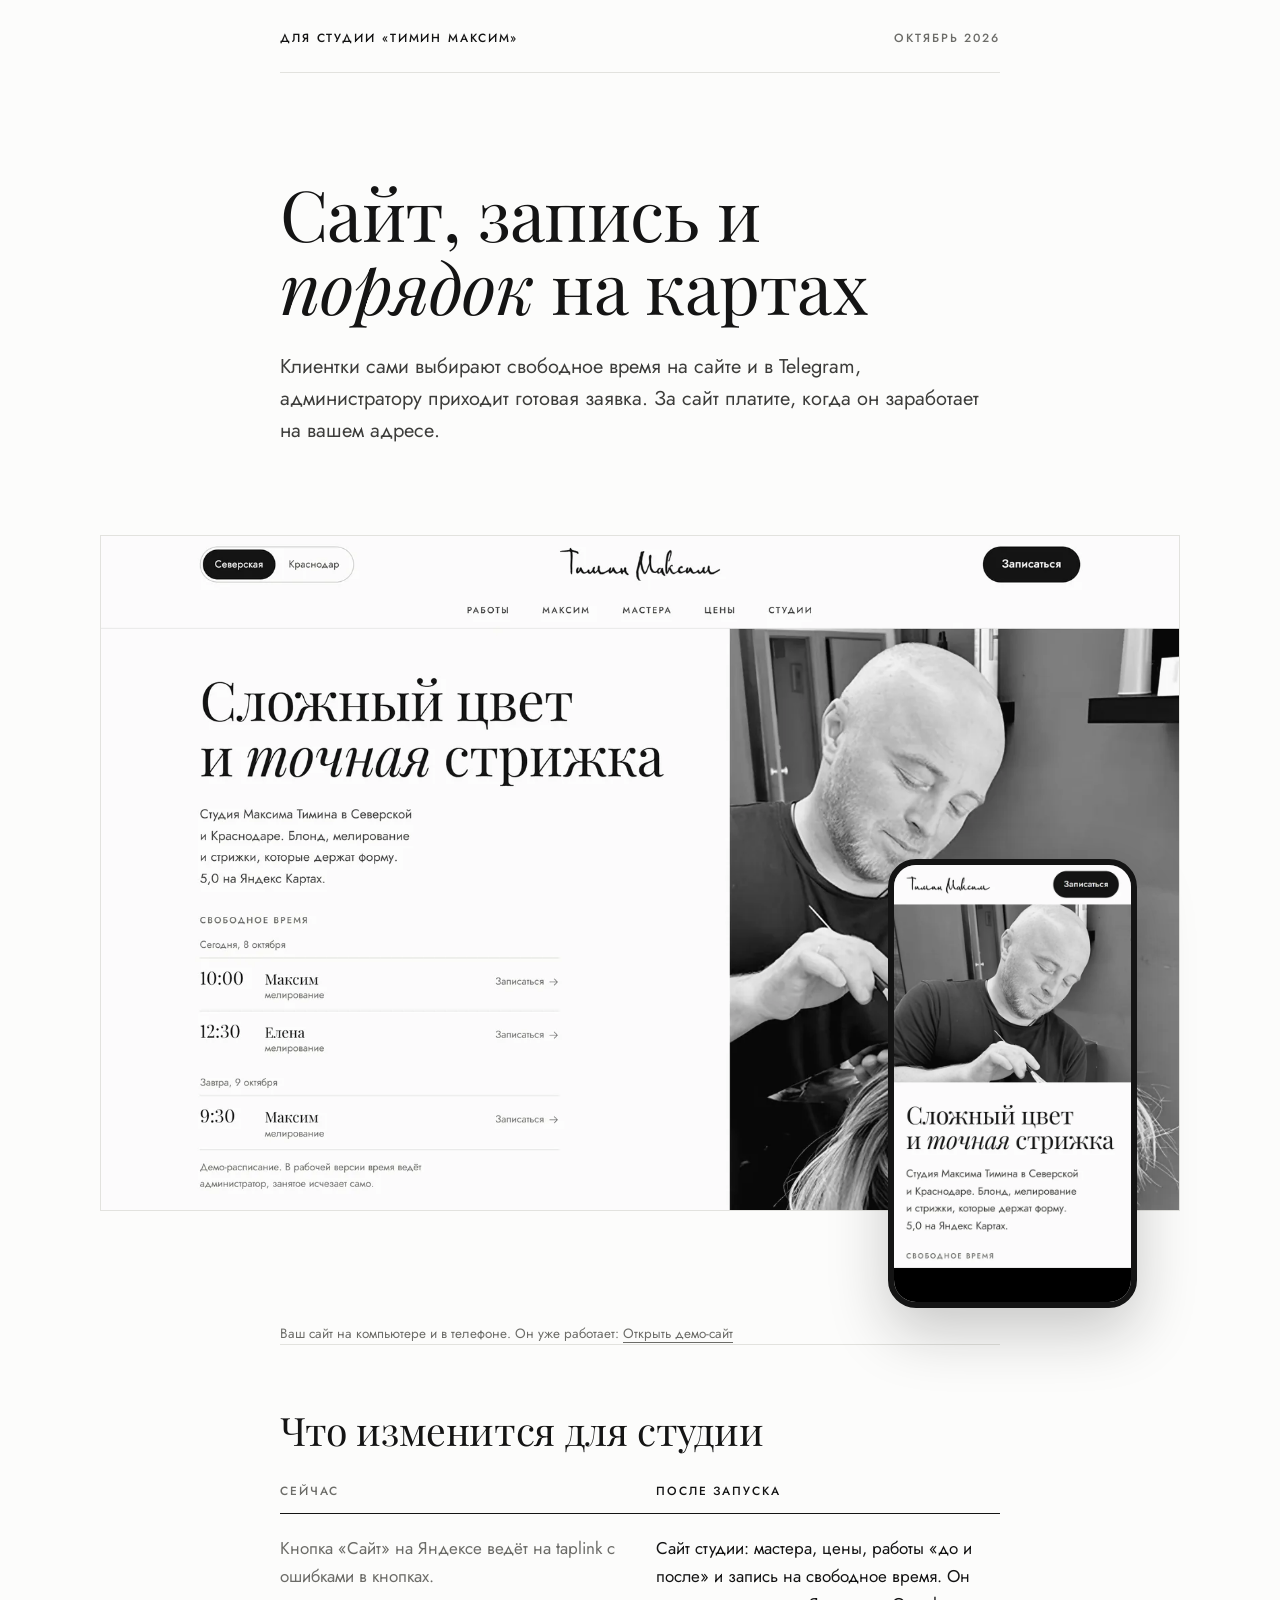
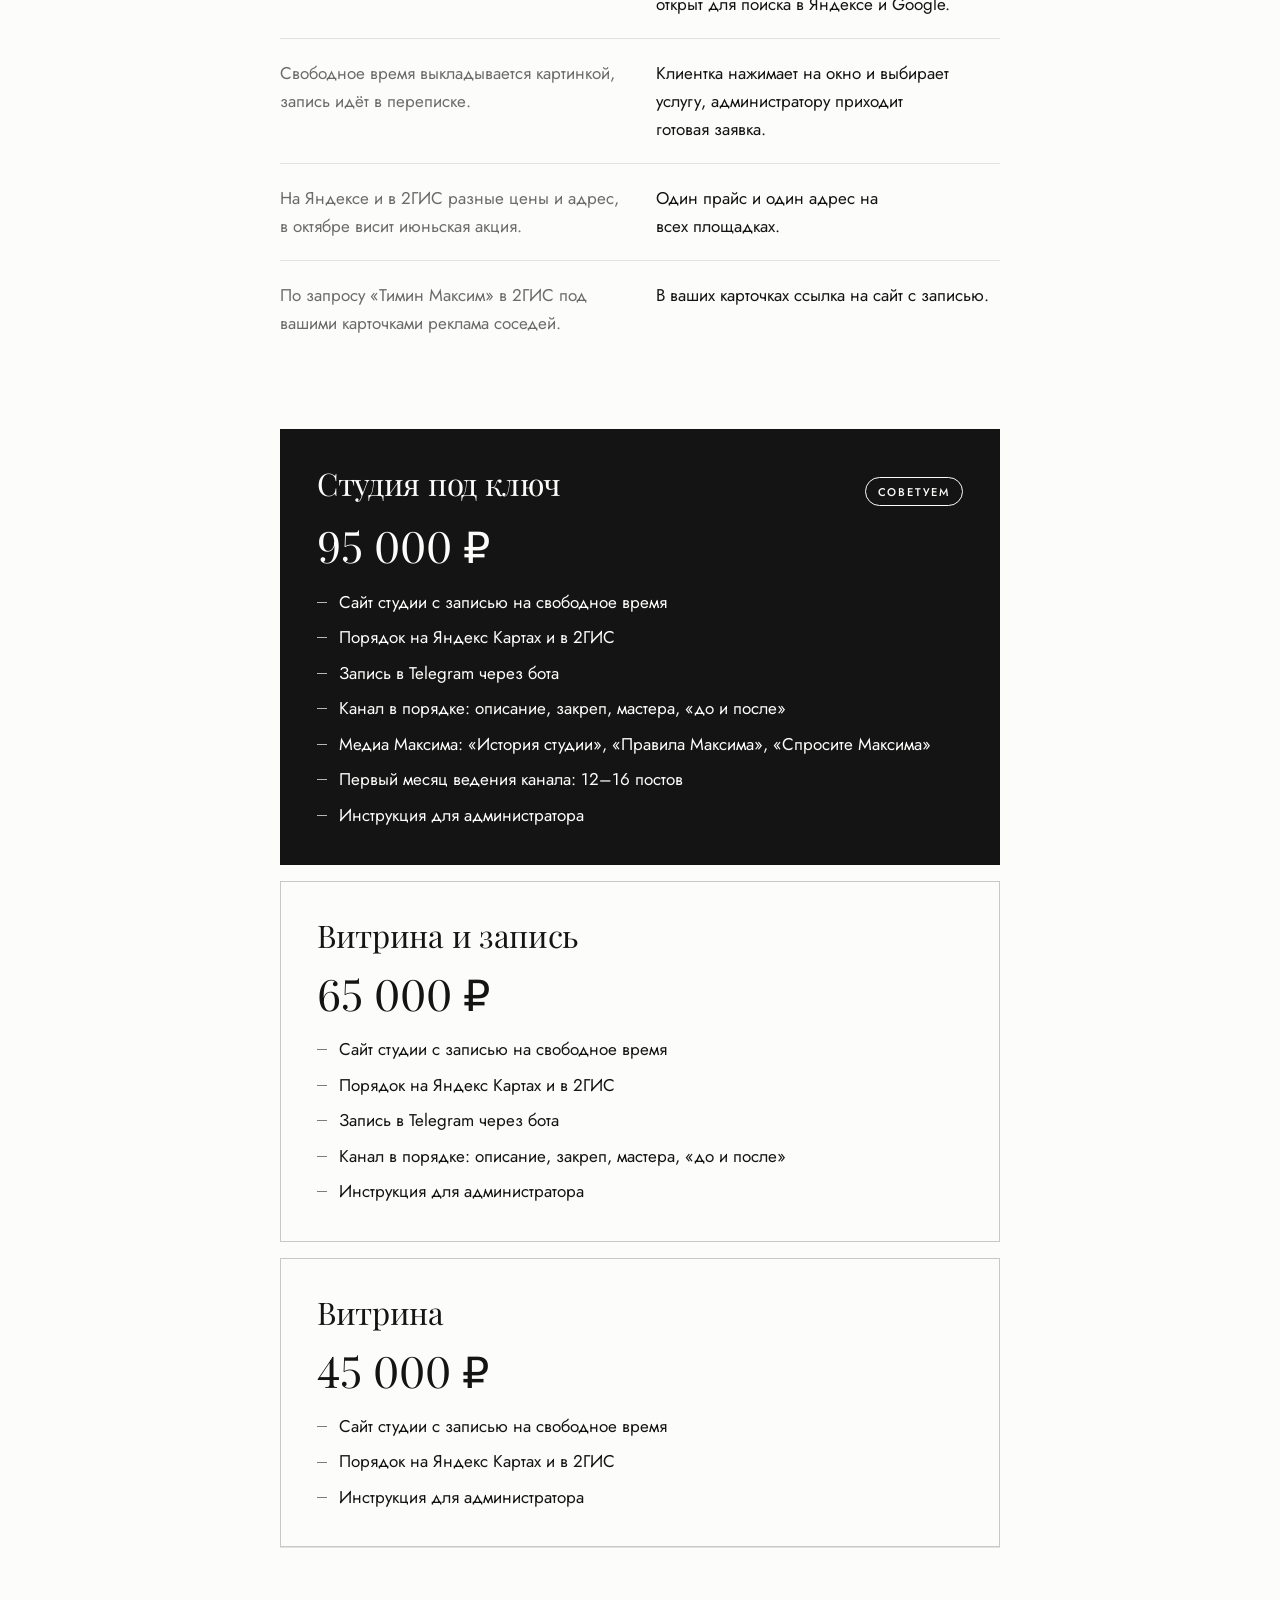
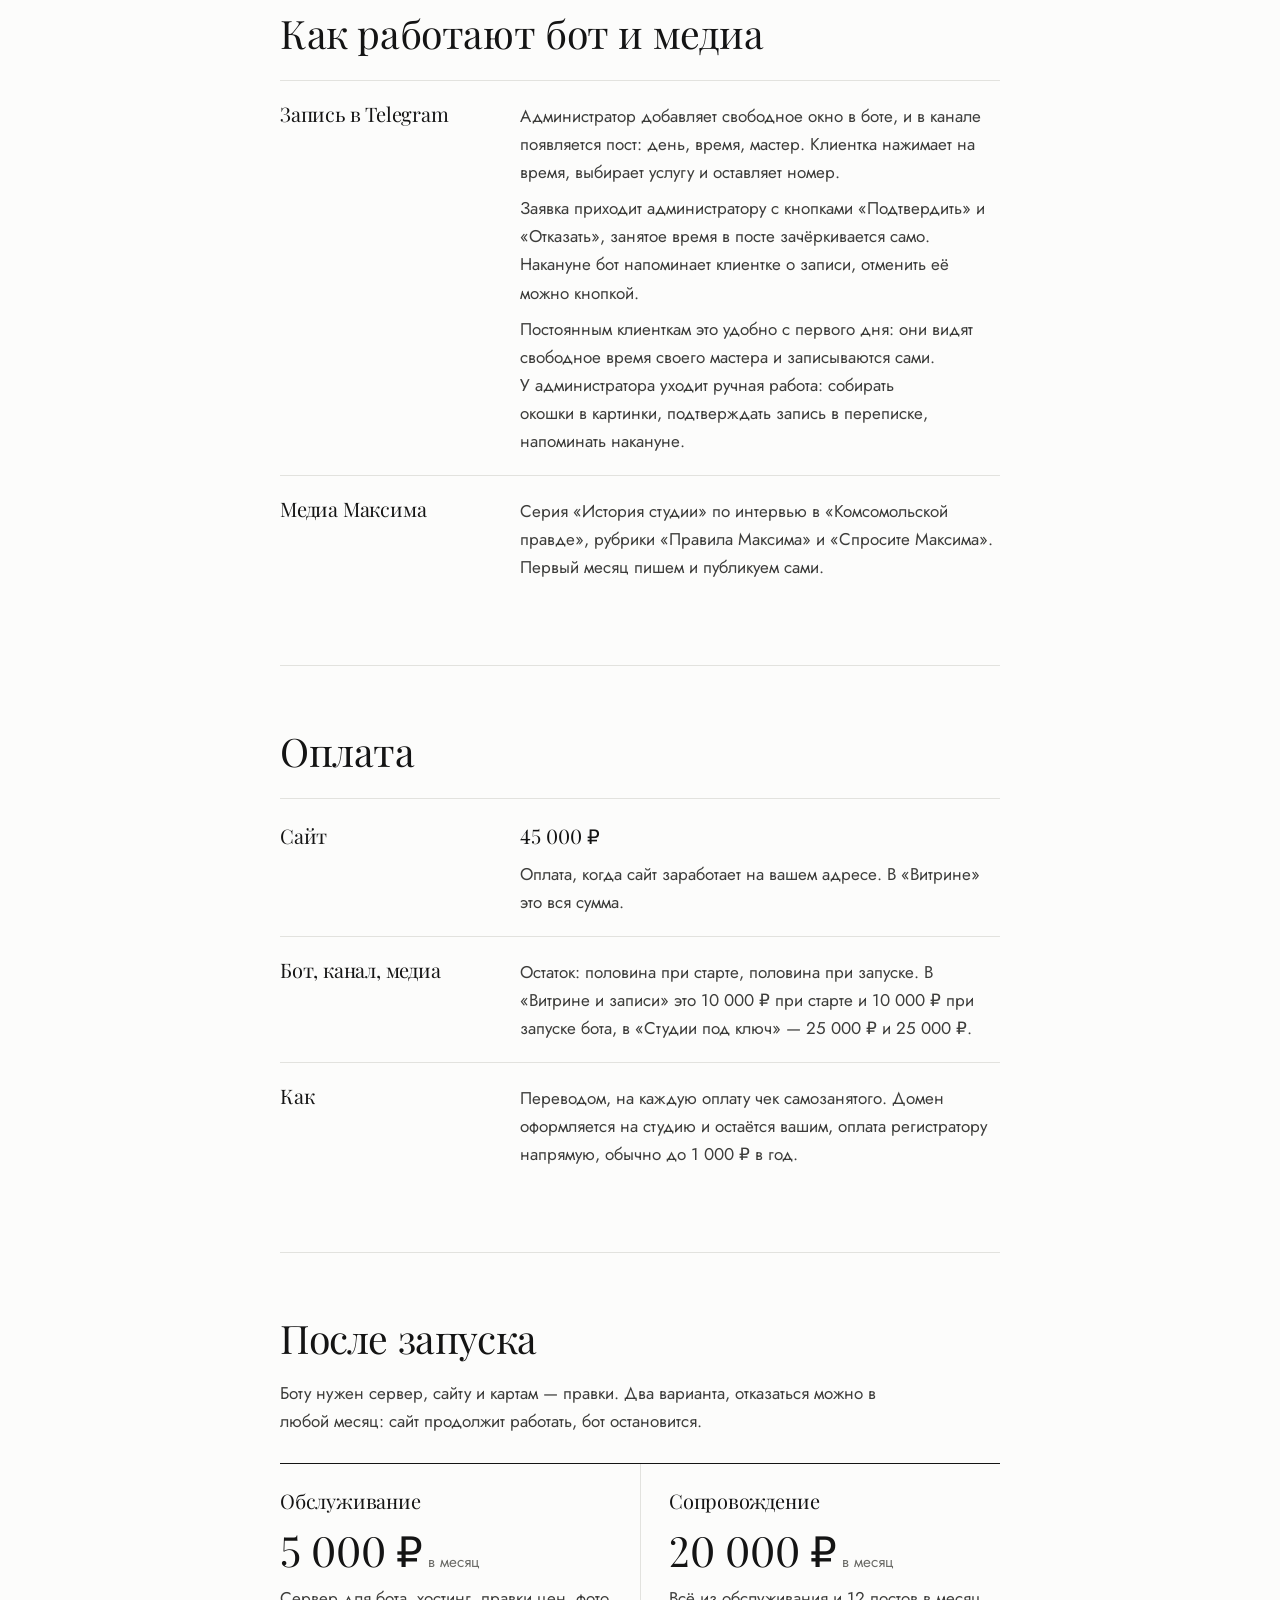
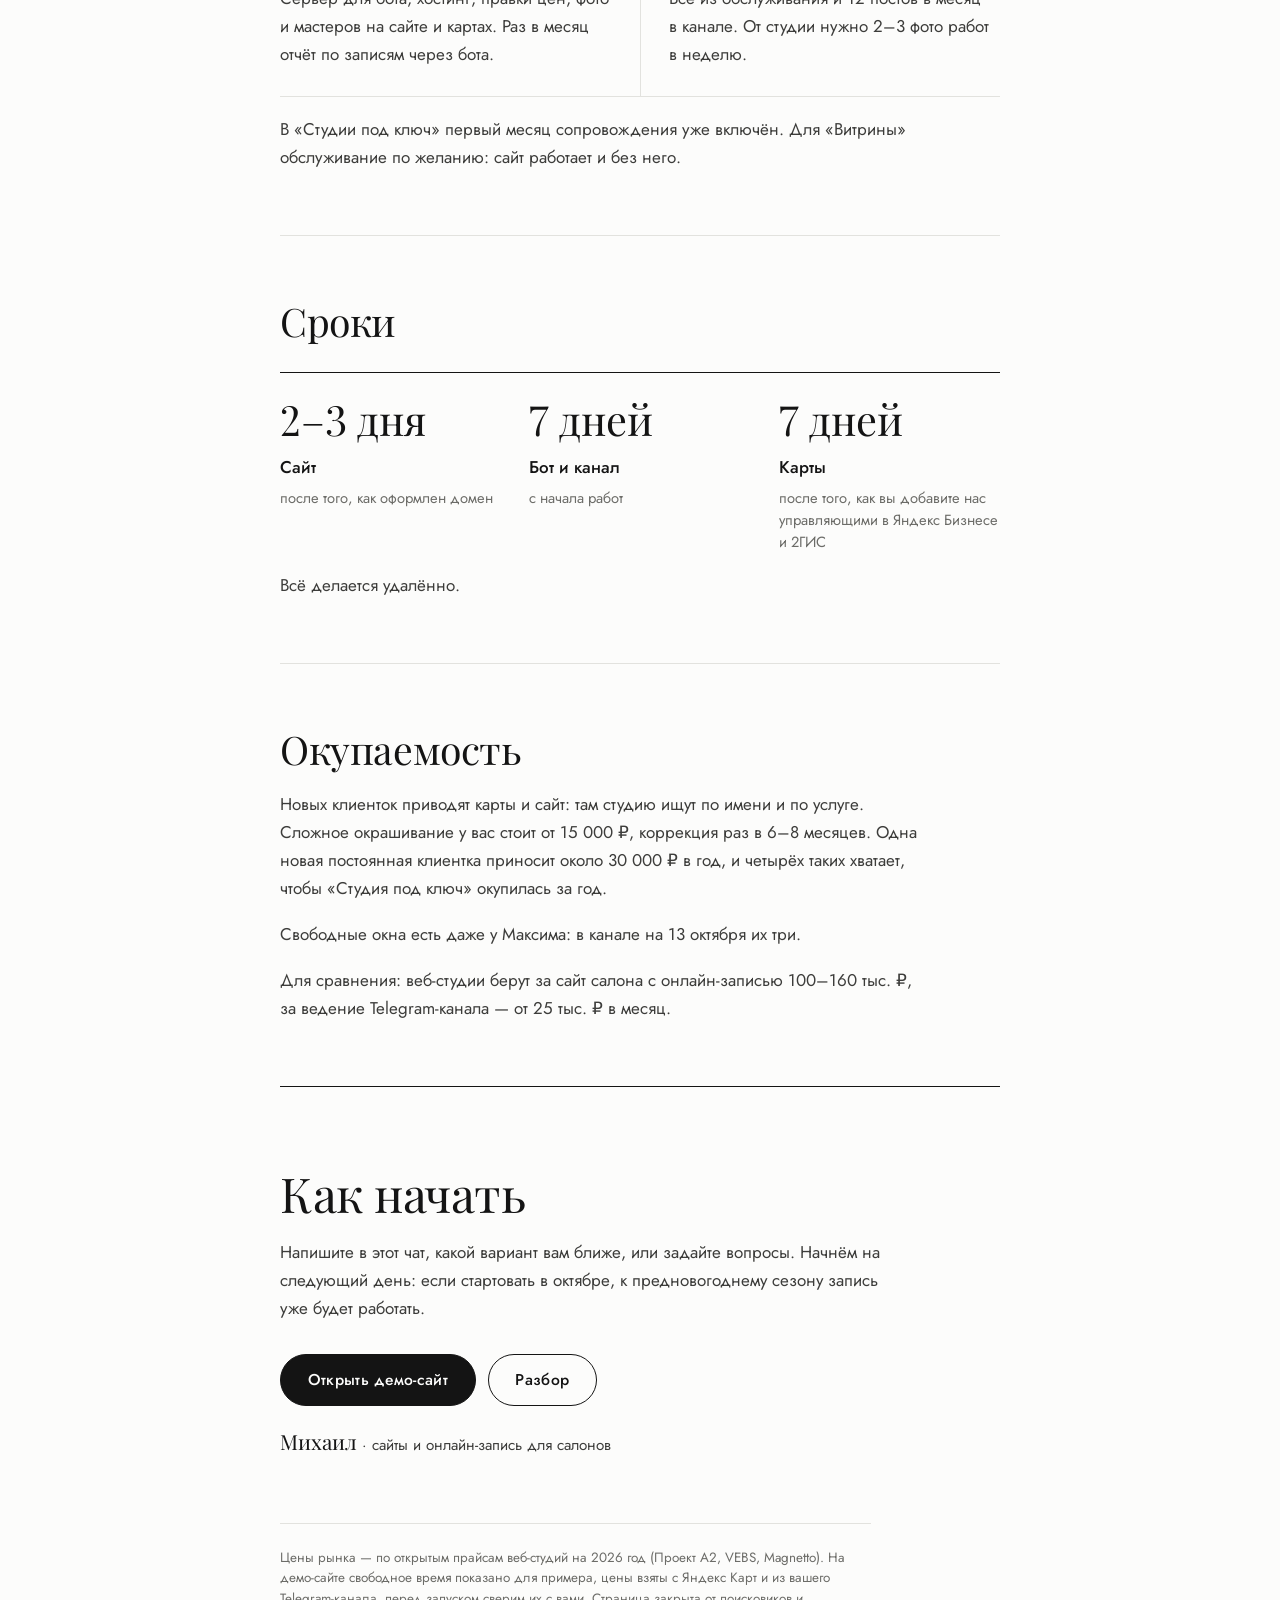
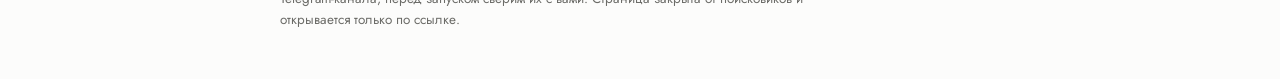
==== kp/index.html @ 6def75a4 "Сайт 2026-10-08 01:39" ====
<!doctype html>
<html lang="ru">
<head>
<meta charset="utf-8">
<meta name="viewport" content="width=device-width, initial-scale=1, viewport-fit=cover">
<meta name="robots" content="noindex, nofollow">
<title>Предложение для студии · Тимин Максим</title>
<meta name="description" content="Сайт, запись в Telegram и порядок на картах для студии «Тимин Максим»: три варианта, цены, оплата и сроки.">
<meta property="og:type" content="article">
<meta property="og:locale" content="ru_RU">
<meta property="og:title" content="Предложение для студии «Тимин Максим»">
<meta property="og:description" content="Сайт, запись в Telegram и порядок на картах: три варианта, цены и сроки.">
<meta property="og:image" content="https://lxxryxcx-ai.github.io/timin/img/og.jpg">
<meta name="theme-color" content="#FCFCFB">
<link rel="icon" href="../img/favicon.svg" type="image/svg+xml">
<link rel="preload" href="../fonts/Playfair-400.woff2" as="font" type="font/woff2" crossorigin>
<link rel="preload" href="../fonts/Jost-400.woff2" as="font" type="font/woff2" crossorigin>
<link rel="stylesheet" href="../doc.css">
</head>
<body>
<div class="page">

<header class="top">
  <span class="caps">Для студии «Тимин Максим»</span>
  <span class="caps mute">Октябрь 2026</span>
</header>

<section class="head">
  <h1>Сайт, запись и <em>порядок</em> на картах</h1>
  <p class="lead">Клиентки сами выбирают свободное время на сайте и в Telegram, администратору приходит готовая заявка. За сайт платите, когда он заработает на вашем адресе.</p>
</section>

<figure class="screens">
  <a class="screens-link" href="../" aria-label="Открыть демо-сайт">
    <picture><source type="image/webp" srcset="img/site-desktop.webp"><img class="desk" src="img/site-desktop.jpg" width="1600" height="1000" alt="Демо-сайт студии на компьютере: «Сложный цвет и точная стрижка», свободное время и запись"></picture>
    <picture><source type="image/webp" srcset="img/site-phone.webp"><img class="phone" src="img/site-phone.jpg" width="600" height="1108" alt="Тот же сайт на телефоне"></picture>
  </a>
  <figcaption>Ваш сайт на компьютере и в телефоне. Он уже работает: <a href="../">Открыть демо-сайт</a></figcaption>
</figure>

<section class="block change" aria-labelledby="change-h">
  <h2 id="change-h">Что изменится для студии</h2>
  <div class="change-head caps"><span>Сейчас</span><span>После запуска</span></div>
  <div class="ch"><p class="was">Кнопка «Сайт» на Яндексе ведёт на taplink с ошибками в кнопках.</p><p class="now">Сайт студии: мастера, цены, работы «до и после» и запись на свободное время. Он открыт для поиска в Яндексе и Google.</p></div>
  <div class="ch"><p class="was">Свободное время выкладывается картинкой, запись идёт в переписке.</p><p class="now">Клиентка нажимает на окно и выбирает услугу, администратору приходит готовая заявка.</p></div>
  <div class="ch"><p class="was">На Яндексе и в 2ГИС разные цены и адрес, в октябре висит июньская акция.</p><p class="now">Один прайс и один адрес на всех площадках.</p></div>
  <div class="ch"><p class="was">По запросу «Тимин Максим» в 2ГИС под вашими карточками реклама соседей.</p><p class="now">В ваших карточках ссылка на сайт с записью.</p></div>
</section>

<section class="plans" aria-label="Варианты">
  <div class="plan plan--main">
    <div class="plan-top"><h2>Студия под ключ</h2><span class="badge">Советуем</span></div>
    <p class="price">95 000 ₽</p>
    <ul>
      <li>Сайт студии с записью на свободное время</li>
      <li>Порядок на Яндекс Картах и в 2ГИС</li>
      <li>Запись в Telegram через бота</li>
      <li>Канал в порядке: описание, закреп, мастера, «до и после»</li>
      <li>Медиа Максима: «История студии», «Правила Максима», «Спросите Максима»</li>
      <li>Первый месяц ведения канала: <span class="nw">12–16 постов</span></li>
      <li>Инструкция для администратора</li>
    </ul>
  </div>
  <div class="plan">
    <div class="plan-top"><h2>Витрина и запись</h2></div>
    <p class="price">65 000 ₽</p>
    <ul>
      <li>Сайт студии с записью на свободное время</li>
      <li>Порядок на Яндекс Картах и в 2ГИС</li>
      <li>Запись в Telegram через бота</li>
      <li>Канал в порядке: описание, закреп, мастера, «до и после»</li>
      <li>Инструкция для администратора</li>
    </ul>
  </div>
  <div class="plan">
    <div class="plan-top"><h2>Витрина</h2></div>
    <p class="price">45 000 ₽</p>
    <ul>
      <li>Сайт студии с записью на свободное время</li>
      <li>Порядок на Яндекс Картах и в 2ГИС</li>
      <li>Инструкция для администратора</li>
    </ul>
  </div>
</section>

<section class="block">
  <h2>Как работают бот и медиа</h2>
  <div class="rows">
    <div class="row"><h3>Запись в Telegram</h3><div><p>Администратор добавляет свободное окно в боте, и в канале появляется пост: день, время, мастер. Клиентка нажимает на время, выбирает услугу и оставляет номер.</p><p>Заявка приходит администратору с кнопками «Подтвердить» и «Отказать», занятое время в посте зачёркивается само. Накануне бот напоминает клиентке о записи, отменить её можно кнопкой.</p><p>Постоянным клиенткам это удобно с первого дня: они видят свободное время своего мастера и записываются сами. У администратора уходит ручная работа: собирать окошки в картинки, подтверждать запись в переписке, напоминать накануне.</p></div></div>
    <div class="row"><h3>Медиа Максима</h3><div><p>Серия «История студии» по интервью в «Комсомольской правде», рубрики «Правила Максима» и «Спросите Максима». Первый месяц пишем и публикуем сами.</p></div></div>
  </div>
</section>

<section class="block">
  <h2>Оплата</h2>
  <div class="rows">
    <div class="row"><h3>Сайт</h3><div><p class="sum">45 000 ₽</p><p>Оплата, когда сайт заработает на вашем адресе. В «Витрине» это вся сумма.</p></div></div>
    <div class="row"><h3>Бот, канал, медиа</h3><div><p>Остаток: половина при старте, половина при запуске. В «Витрине и записи» это 10 000 ₽ при старте и 10 000 ₽ при запуске бота, в «Студии под ключ» — 25 000 ₽ и 25 000 ₽.</p></div></div>
    <div class="row"><h3>Как</h3><div><p>Переводом, на каждую оплату чек самозанятого. Домен оформляется на студию и остаётся вашим, оплата регистратору напрямую, обычно до 1 000 ₽ в год.</p></div></div>
  </div>
</section>

<section class="block">
  <h2>После запуска</h2>
  <p>Боту нужен сервер, сайту и картам — правки. Два варианта, отказаться можно в любой месяц: сайт продолжит работать, бот остановится.</p>
  <div class="duo">
    <div class="duo-i"><h3>Обслуживание</h3><p class="big">5 000 ₽<span> в месяц</span></p><p>Сервер для бота, хостинг, правки цен, фото и мастеров на сайте и картах. Раз в месяц отчёт по записям через бота.</p></div>
    <div class="duo-i"><h3>Сопровождение</h3><p class="big">20 000 ₽<span> в месяц</span></p><p>Всё из обслуживания и 12 постов в месяц в канале. От студии нужно 2–3 фото работ в неделю.</p></div>
  </div>
  <p>В «Студии под ключ» первый месяц сопровождения уже включён. Для «Витрины» обслуживание по желанию: сайт работает и без него.</p>
</section>

<section class="block">
  <h2>Сроки</h2>
  <ol class="steps">
    <li><span class="big">2–3 дня</span><span class="what">Сайт</span><span class="cond">после того, как оформлен домен</span></li>
    <li><span class="big">7 дней</span><span class="what">Бот и канал</span><span class="cond">с начала работ</span></li>
    <li><span class="big">7 дней</span><span class="what">Карты</span><span class="cond">после того, как вы добавите нас управляющими в Яндекс Бизнесе и 2ГИС</span></li>
  </ol>
  <p>Всё делается удалённо.</p>
</section>

<section class="block">
  <h2>Окупаемость</h2>
  <p>Новых клиенток приводят карты и сайт: там студию ищут по имени и по услуге. Сложное окрашивание у вас стоит от 15 000 ₽, коррекция раз в 6–8 месяцев. Одна новая постоянная клиентка приносит около 30 000 ₽ в год, и четырёх таких хватает, чтобы «Студия под ключ» окупилась за год.</p>
  <p>Свободные окна есть даже у Максима: в канале на 13 октября их три.</p>
  <p>Для сравнения: веб-студии берут за сайт салона с онлайн-записью 100–160 тыс. ₽, за ведение Telegram-канала — от 25 тыс. ₽ в месяц.</p>
</section>

<section class="end">
  <h2>Как начать</h2>
  <p>Напишите в этот чат, какой вариант вам ближе, или задайте вопросы. Начнём на следующий день: если стартовать в октябре, к предновогоднему сезону запись уже будет работать.</p>
  <div class="acts">
    <a class="pill pill--ink" href="../">Открыть демо-сайт</a>
    <a class="pill" href="../razbor/">Разбор</a>
  </div>
  <p class="sign"><span class="sign-name">Михаил</span> · сайты и онлайн-запись для салонов</p>
</section>

<p class="note">Цены рынка — по открытым прайсам веб-студий на 2026 год (Проект А2, VEBS, Magnetto). На демо-сайте свободное время показано для примера, цены взяты с Яндекс Карт и из вашего Telegram-канала, перед запуском сверим их с вами. Страница закрыта от поисковиков и открывается только по ссылке.</p>

</div>
</body>
</html>
---- doc.css ----
/* Лежит в корне сайта рядом с fonts/, поэтому пути шрифтов без «../». Разбор и предложение для студии: тот же лист, что у демо-сайта (Playfair + Jost, белый лист, тонкие линии),
   но одна колонка для чтения с телефона. Кнопки — пилюли с плавной сменой цвета за 0.4 с, скриншоты — прямые углы. */
@font-face{font-family:'Jost';font-style:normal;font-weight:400;font-display:swap;src:url(fonts/Jost-400.woff2) format('woff2')}
@font-face{font-family:'Jost';font-style:normal;font-weight:500;font-display:swap;src:url(fonts/Jost-500.woff2) format('woff2')}
@font-face{font-family:'Playfair Display';font-style:normal;font-weight:400;font-display:swap;src:url(fonts/Playfair-400.woff2) format('woff2')}
@font-face{font-family:'Playfair Display';font-style:italic;font-weight:400;font-display:swap;src:url(fonts/Playfair-italic-400.woff2) format('woff2')}
:root{
  --paper:#FCFCFB;--ink:#141414;--ink-2:#3D3D3B;--mute:#6C6C68;--rule:#E2E2DE;--rule-2:#C9C9C4;--wash:#F2F2EF;
  --serif:'Playfair Display','Didot','Bodoni 72',Georgia,serif;
  --sans:'Jost','Futura','Century Gothic','Segoe UI',sans-serif;
  --gutter:clamp(20px,5vw,72px);
  --col:720px;
  --ease-soft:cubic-bezier(.4,0,.2,1);
  color-scheme:light;
}
*,*::before,*::after{box-sizing:border-box}
html{-webkit-text-size-adjust:100%;-webkit-tap-highlight-color:transparent}
body{margin:0;background:var(--paper);color:var(--ink);font:400 1.0625rem/1.65 var(--sans);-webkit-font-smoothing:antialiased;text-rendering:optimizeLegibility}
::selection{background:var(--ink);color:var(--paper)}
img{max-width:100%;height:auto;display:block}
picture{display:contents}
a{color:inherit;text-underline-offset:.28em;text-decoration-thickness:1px}
p{margin:0}
h1,h2,h3{font-family:var(--serif);font-weight:400;margin:0;letter-spacing:-.01em;text-wrap:balance}
.caps{font-size:.74rem;letter-spacing:.16em;text-transform:uppercase;font-weight:500}
.mute{color:var(--mute)}

.page{max-width:calc(var(--col) + 2 * var(--gutter));margin:0 auto;padding:0 var(--gutter)}
.top{display:flex;flex-wrap:wrap;justify-content:space-between;align-items:baseline;gap:8px 16px;padding:28px 0 24px;border-bottom:1px solid var(--rule)}
.top .caps{white-space:nowrap}
@media (max-width:420px){.top .caps{letter-spacing:.1em;font-size:.7rem}}
.top a{text-decoration:none}
.top a:hover{text-decoration:underline}

.head{padding:clamp(48px,9vw,104px) 0 clamp(36px,6vw,64px)}
.head h1{font-size:clamp(2.5rem,1.6rem + 3.6vw,4.4rem);line-height:1.04}
.head h1 em{font-style:italic}
.lead{margin-top:28px;font-size:clamp(1.1rem,1rem + .35vw,1.25rem);line-height:1.6;color:var(--ink-2);max-width:36em;text-wrap:pretty}

/* находка: номер, заголовок, текст, кадр, «что сделаем» */
.item{border-top:1px solid var(--rule);padding:clamp(40px,7vw,72px) 0}
.num{font-family:var(--serif);font-size:1.05rem;color:var(--mute);font-variant-numeric:lining-nums;display:block;margin-bottom:14px}
.item h2{font-size:clamp(1.75rem,1.35rem + 1.5vw,2.45rem);line-height:1.12;max-width:20em}
.item > p{margin-top:18px;color:var(--ink-2);max-width:38em;text-wrap:pretty}
.item > p + p{margin-top:12px}

figure{margin:32px 0 0}
.shot{border:1px solid var(--rule);background:#fff}
.shot--narrow{max-width:min(100%,380px)}
.shot--mid{max-width:min(100%,480px)}
.zoom{display:block;cursor:zoom-in}
figcaption{margin-top:12px;font-size:.84rem;color:var(--mute);line-height:1.5}
.pair{display:grid;grid-template-columns:minmax(0,1fr);gap:20px;margin-top:32px}
.pair figure{margin:0;min-width:0}
.pair .shot{max-width:min(100%,560px)}

.fix{margin-top:32px;padding-top:20px;border-top:1px solid var(--rule);display:grid;grid-template-columns:9.5rem minmax(0,1fr);gap:8px 24px;align-items:baseline}
.fix .caps{color:var(--mute);padding-top:2px}
.fix p{color:var(--ink);text-wrap:pretty}
@media (max-width:560px){.fix{grid-template-columns:1fr;gap:8px}}

/* итог и кнопки */
.end{border-top:1px solid var(--ink);padding:clamp(44px,8vw,80px) 0 clamp(40px,7vw,64px)}
.end h2{font-size:clamp(2rem,1.5rem + 2vw,3rem);line-height:1.1}
.end > p{margin-top:18px;color:var(--ink-2);max-width:36em;text-wrap:pretty}
.acts{display:flex;flex-wrap:wrap;gap:12px;margin-top:32px}
.pill{display:inline-flex;align-items:center;justify-content:center;gap:.6em;min-height:52px;padding:0 1.7em;border-radius:999px;border:1px solid var(--ink);font-weight:500;font-size:.98rem;letter-spacing:.02em;text-decoration:none;color:var(--ink);background:transparent;
  transition:background-color .4s var(--ease-soft),color .4s var(--ease-soft),border-color .4s var(--ease-soft)}
.pill--ink{background:var(--ink);color:var(--paper)}
@media (hover:hover){.pill:hover{background:var(--ink);color:var(--paper)}.pill--ink:hover{background:#3A3A38;border-color:#3A3A38}}
.pill:focus-visible{outline:1px solid var(--ink);outline-offset:4px}
@media (max-width:420px){.acts .pill{width:100%}}

.note{padding:24px 0 48px;border-top:1px solid var(--rule);font-size:.84rem;color:var(--mute);line-height:1.55;max-width:44em}

/* предложение: пакеты, условия */
.plans{display:grid;gap:16px;margin-top:8px}
.plan{border:1px solid var(--rule-2);padding:clamp(24px,4vw,36px)}
.plan--main{background:var(--ink);color:var(--paper);border-color:var(--ink)}
.plan-top{display:flex;justify-content:space-between;align-items:baseline;gap:12px;flex-wrap:wrap}
.plan h2{font-size:clamp(1.5rem,1.25rem + .9vw,1.95rem);line-height:1.15}
.badge{font-size:.7rem;letter-spacing:.16em;text-transform:uppercase;font-weight:500;border:1px solid currentColor;border-radius:999px;padding:5px 12px 4px}
.price{font-family:var(--serif);font-size:clamp(2rem,1.6rem + 1.6vw,2.7rem);line-height:1;margin-top:18px;font-variant-numeric:lining-nums}
.plan ul{list-style:none;margin:22px 0 0;padding:0;display:grid;gap:10px}
.plan li{position:relative;padding-left:22px;line-height:1.5;text-wrap:pretty}
.plan li::before{content:"";position:absolute;left:0;top:.72em;width:10px;height:1px;background:currentColor;opacity:.55}
.plan--main li::before{opacity:.7}

.block{border-top:1px solid var(--rule);padding:clamp(40px,7vw,64px) 0}
.block > h2{font-size:clamp(1.75rem,1.35rem + 1.5vw,2.45rem);line-height:1.12}
.block > p{margin-top:18px;color:var(--ink-2);max-width:38em;text-wrap:pretty}
.rows{margin-top:24px;border-top:1px solid var(--rule)}
.row{display:grid;grid-template-columns:minmax(0,13rem) minmax(0,1fr);gap:8px 32px;padding:20px 0;border-bottom:1px solid var(--rule);align-items:baseline}
.row h3{font-size:1.25rem;line-height:1.3}
.row p{color:var(--ink-2);text-wrap:pretty}
.row p + p{margin-top:8px}
.row .sum{font-family:var(--serif);font-size:1.25rem;color:var(--ink);font-variant-numeric:lining-nums}
@media (max-width:560px){.row{grid-template-columns:1fr}}

/* телефон: скриншоты от края до края экрана, текст на них крупнее */
@media (max-width:560px){
  figure .zoom,.pair .zoom{margin-inline:calc(-1 * var(--gutter))}
  .shot,.shot--narrow,.shot--mid,.pair .shot{max-width:none;width:100%;border-left:0;border-right:0}
  figcaption{margin-top:10px}
}

.nw{white-space:nowrap}

/* подпись отправителя: то же имя, что в WhatsApp */
.sign{margin-top:40px;font-size:.95rem;color:var(--mute)}
.sign-name{font-family:var(--serif);font-size:1.3rem;color:var(--ink)}

/* КП: их сайт крупно — компьютер во всю ширину разворота, телефон в чёрной рамке поверх угла */
.screens{position:relative;left:50%;transform:translateX(-50%);width:min(1080px,calc(100vw - 2 * var(--gutter)));margin:clamp(8px,2vw,24px) 0 0}
.screens-link{display:block;position:relative;padding-bottom:9%}
.screens .desk{display:block;width:100%;border:1px solid var(--rule)}
.screens .phone{position:absolute;right:4%;bottom:0;width:23%;border:6px solid var(--ink);border-radius:28px;box-shadow:0 24px 60px rgba(20,20,20,.22);background:var(--ink)}
.screens figcaption{max-width:var(--col);margin:16px auto 0}
@media (max-width:560px){
  .screens-link{padding-bottom:18%}
  .screens .phone{width:36%;right:2%;border-width:4px;border-radius:18px}
  .screens .desk{border-left:0;border-right:0}
  .screens{width:100vw}
  .screens figcaption{padding:0 var(--gutter)}
}

/* «Что изменится»: было → будет, две колонки на компьютере, парой строк на телефоне */
.change-head{display:grid;grid-template-columns:1fr 1fr;gap:32px;margin-top:28px;padding-bottom:12px;border-bottom:1px solid var(--ink)}
.change-head span:first-child{color:var(--mute)}
.ch{display:grid;grid-template-columns:1fr 1fr;gap:8px 32px;padding:20px 0;border-bottom:1px solid var(--rule);align-items:start}
.ch .was{color:var(--mute);text-wrap:pretty}
.ch .now{color:var(--ink);text-wrap:pretty}
@media (max-width:560px){
  .change-head{display:none}
  .ch{grid-template-columns:1fr}
  .ch .was::before,.ch .now::before{display:block;font-size:.7rem;letter-spacing:.14em;text-transform:uppercase;font-weight:500;margin-bottom:4px}
  .ch .was::before{content:"Сейчас"}
  .ch .now::before{content:"После запуска";color:var(--ink)}
}

/* абонентка: две колонки с крупной ценой, вертикальная линия между ними */
.duo{display:grid;grid-template-columns:1fr 1fr;margin-top:28px;border-top:1px solid var(--ink);border-bottom:1px solid var(--rule)}
.duo-i{padding:24px 28px 28px 0}
.duo-i + .duo-i{padding:24px 0 28px 28px;border-left:1px solid var(--rule)}
.duo h3{font-size:1.25rem;line-height:1.3}
.big{font-family:var(--serif);font-size:clamp(2rem,1.6rem + 1.4vw,2.6rem);line-height:1.05;font-variant-numeric:lining-nums;color:var(--ink);margin:14px 0 12px}
.big span{font-family:var(--sans);font-size:.95rem;color:var(--mute);letter-spacing:0}
.duo-i p:last-child{color:var(--ink-2);text-wrap:pretty}
@media (max-width:560px){
  .duo{grid-template-columns:1fr}
  .duo-i,.duo-i + .duo-i{padding:22px 0;border-left:0}
  .duo-i + .duo-i{border-top:1px solid var(--rule)}
}

/* сроки: три шага с крупной цифрой */
.steps{list-style:none;margin:28px 0 0;padding:0;display:grid;grid-template-columns:repeat(3,minmax(0,1fr));gap:28px;border-top:1px solid var(--ink);padding-top:24px}
.steps li{display:flex;flex-direction:column;gap:6px}
.steps .big{display:block;margin:0 0 6px}
.steps .what{font-weight:500}
.steps .cond{color:var(--mute);font-size:.92rem;line-height:1.5;text-wrap:pretty}
@media (max-width:560px){.steps{grid-template-columns:1fr;gap:22px}}

/* последняя строка без нижней линии: её заменяет черта следующего раздела, двойных линий нет */
.rows .row:last-child{border-bottom:0}
.change .ch:last-child{border-bottom:0}
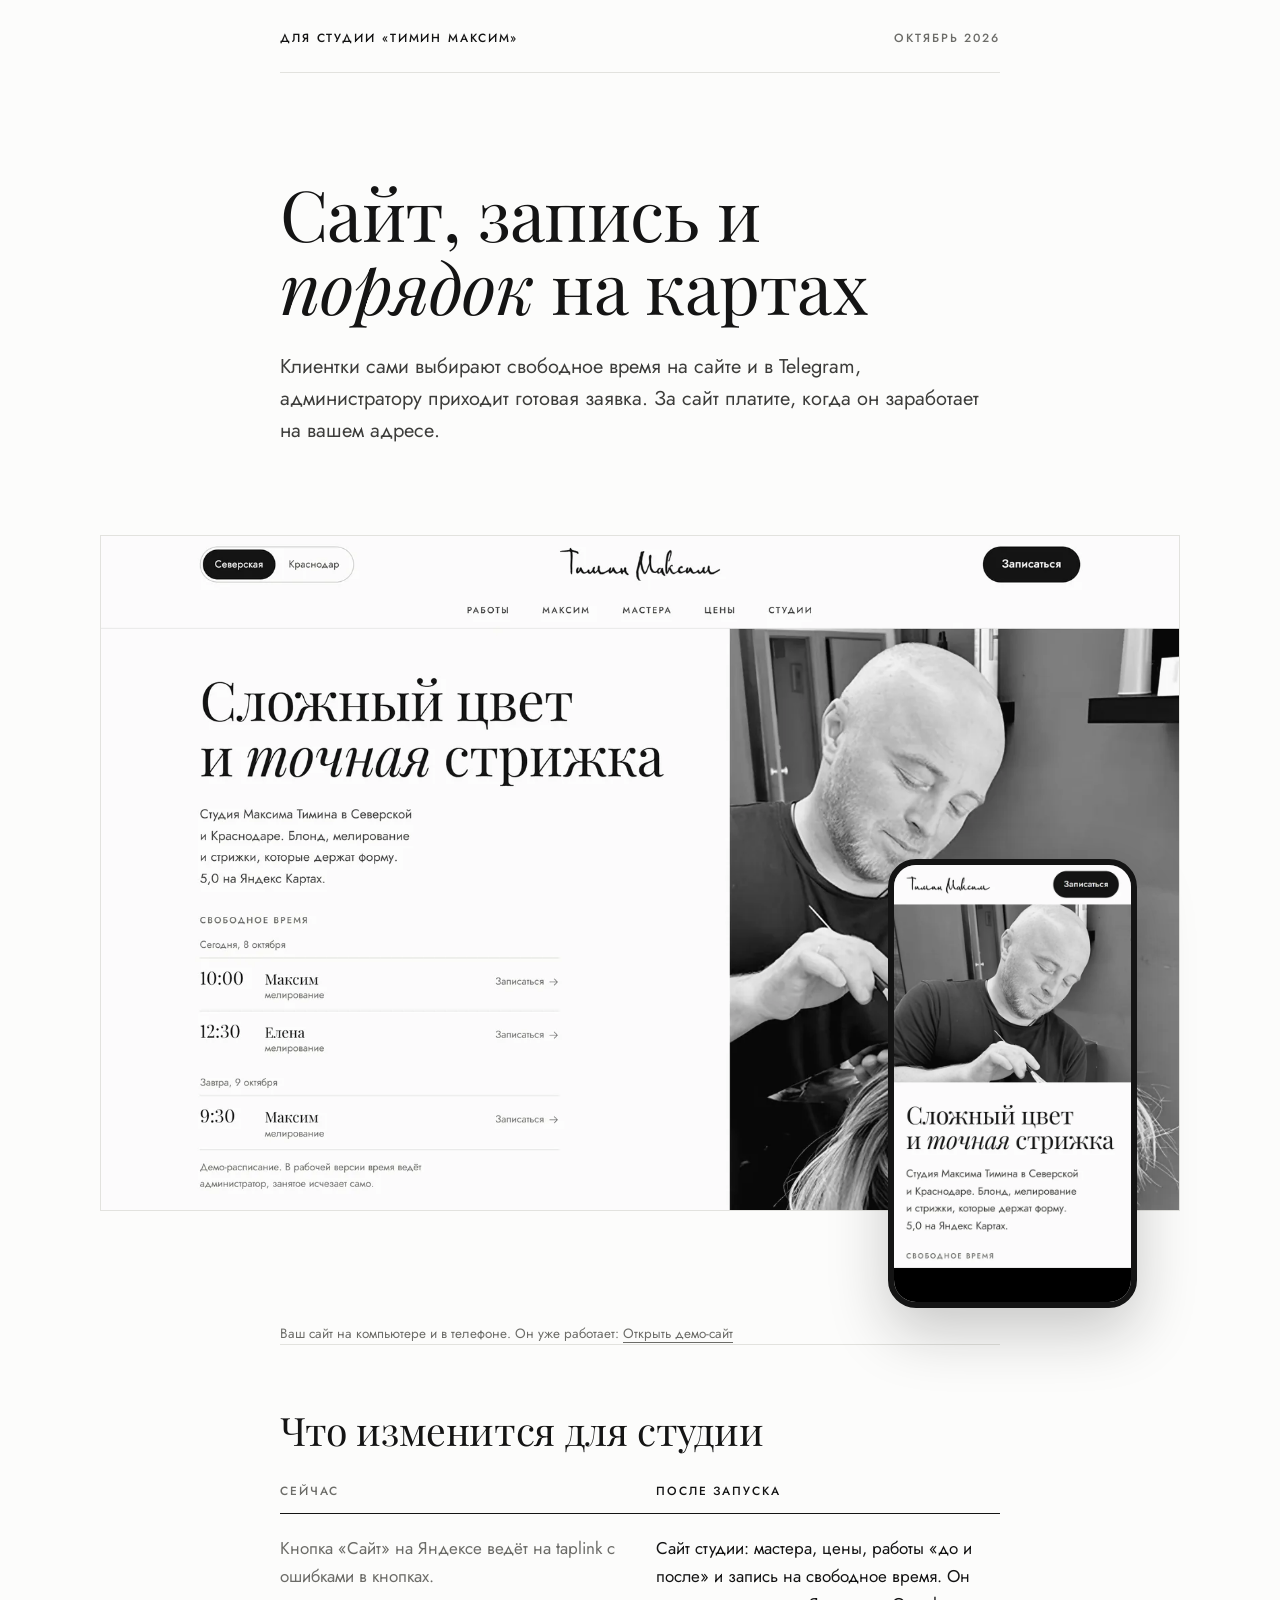
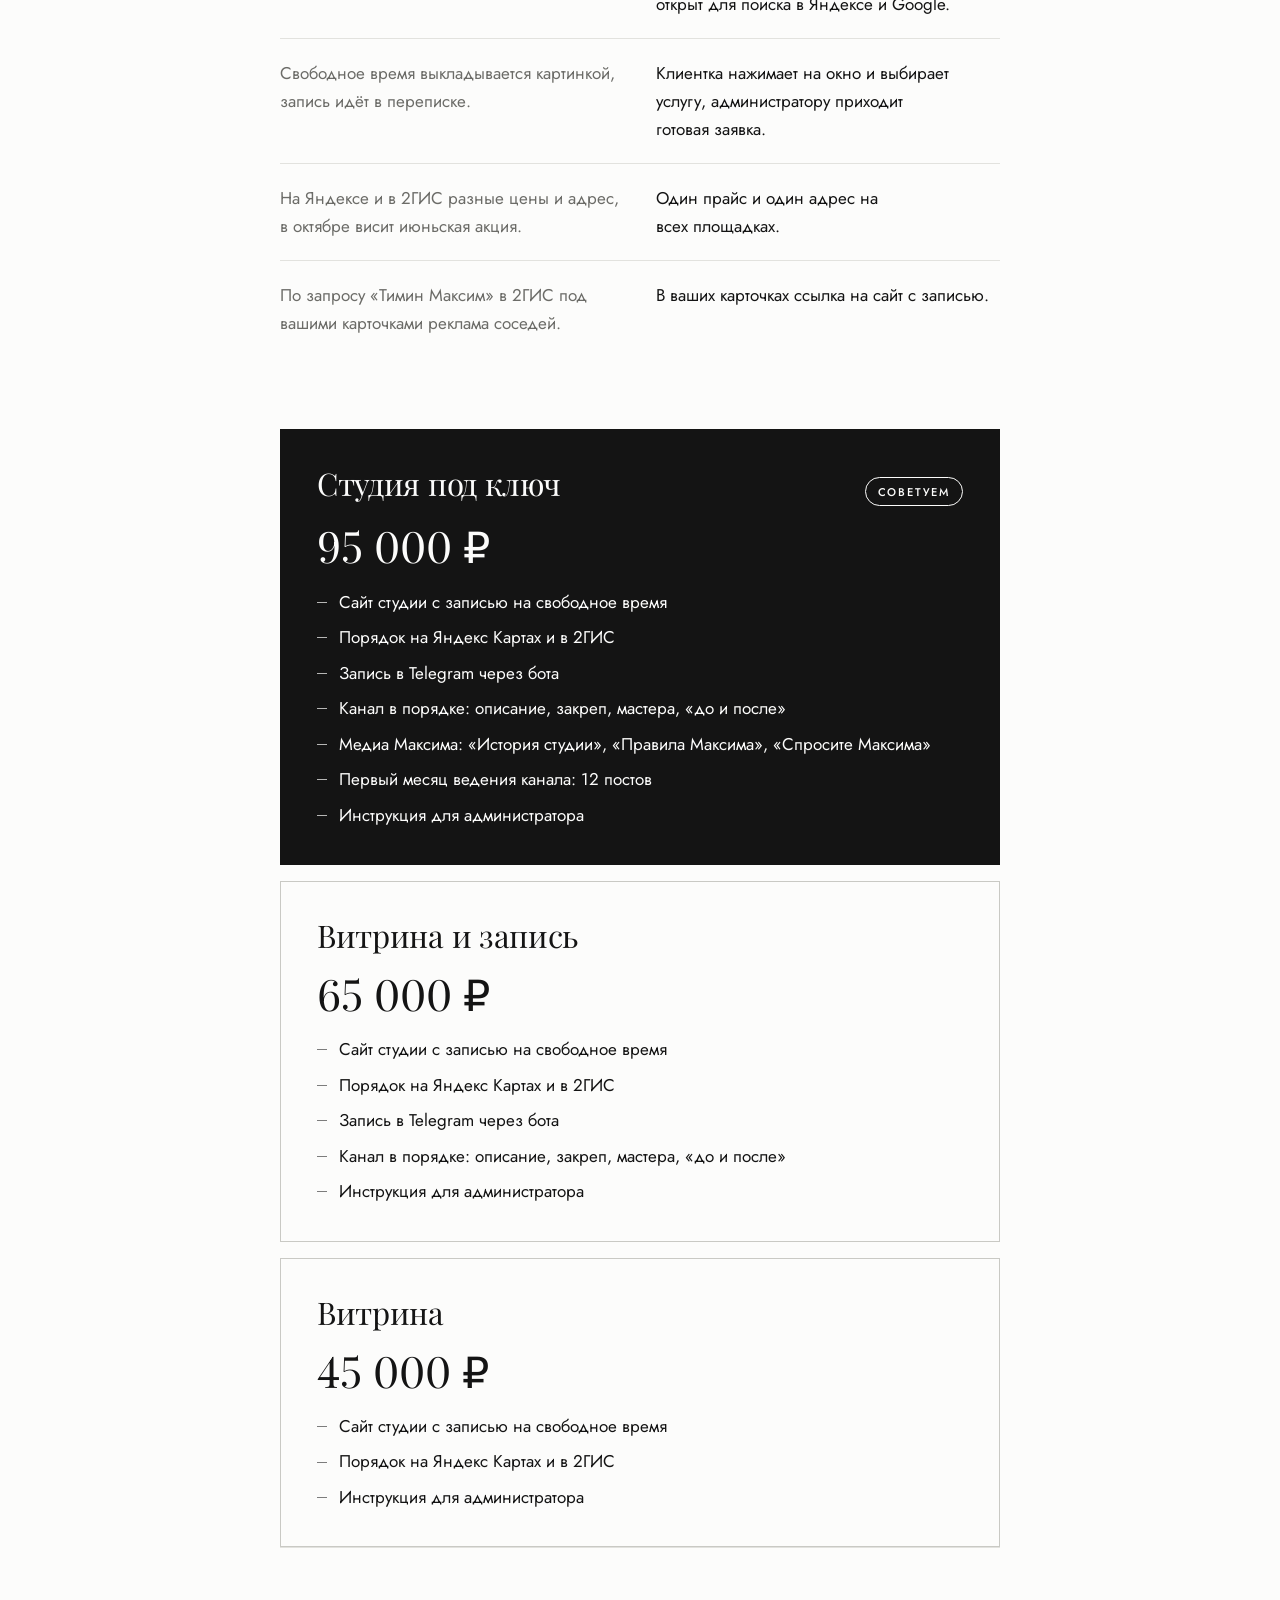
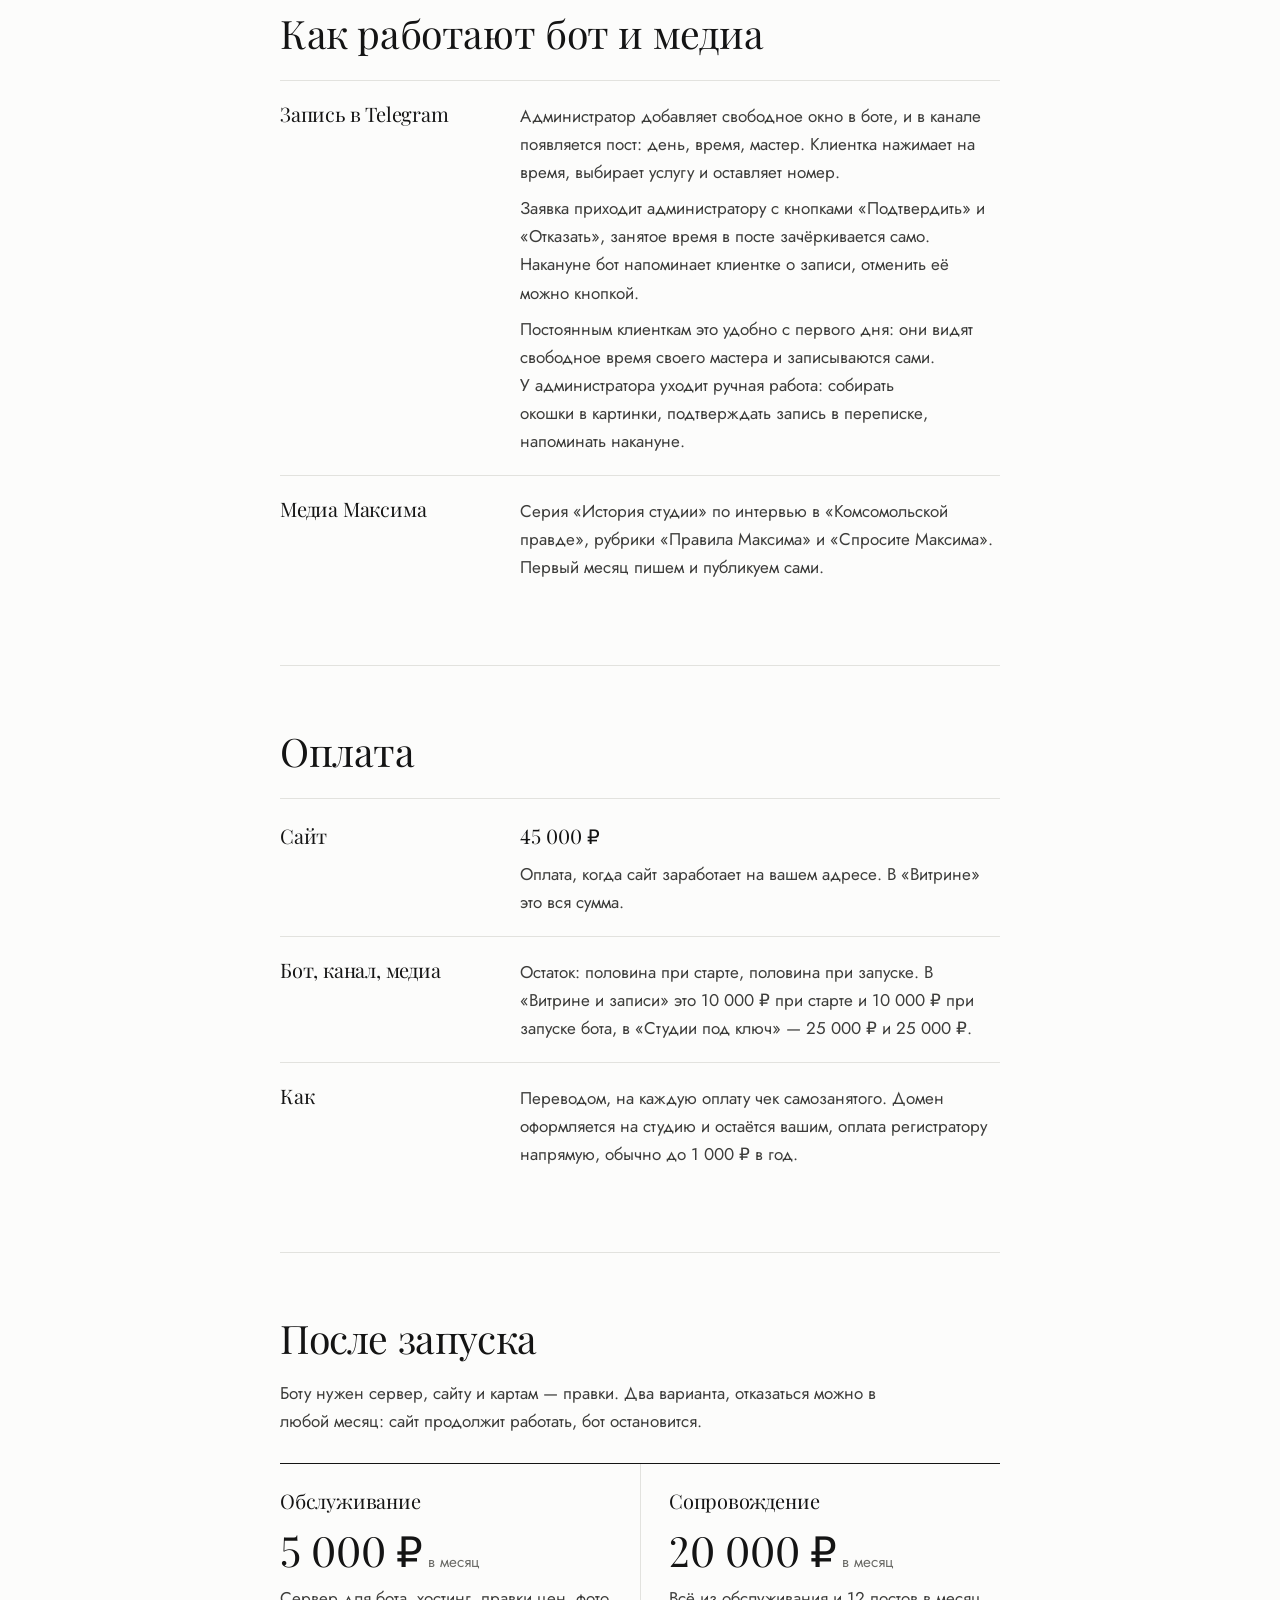
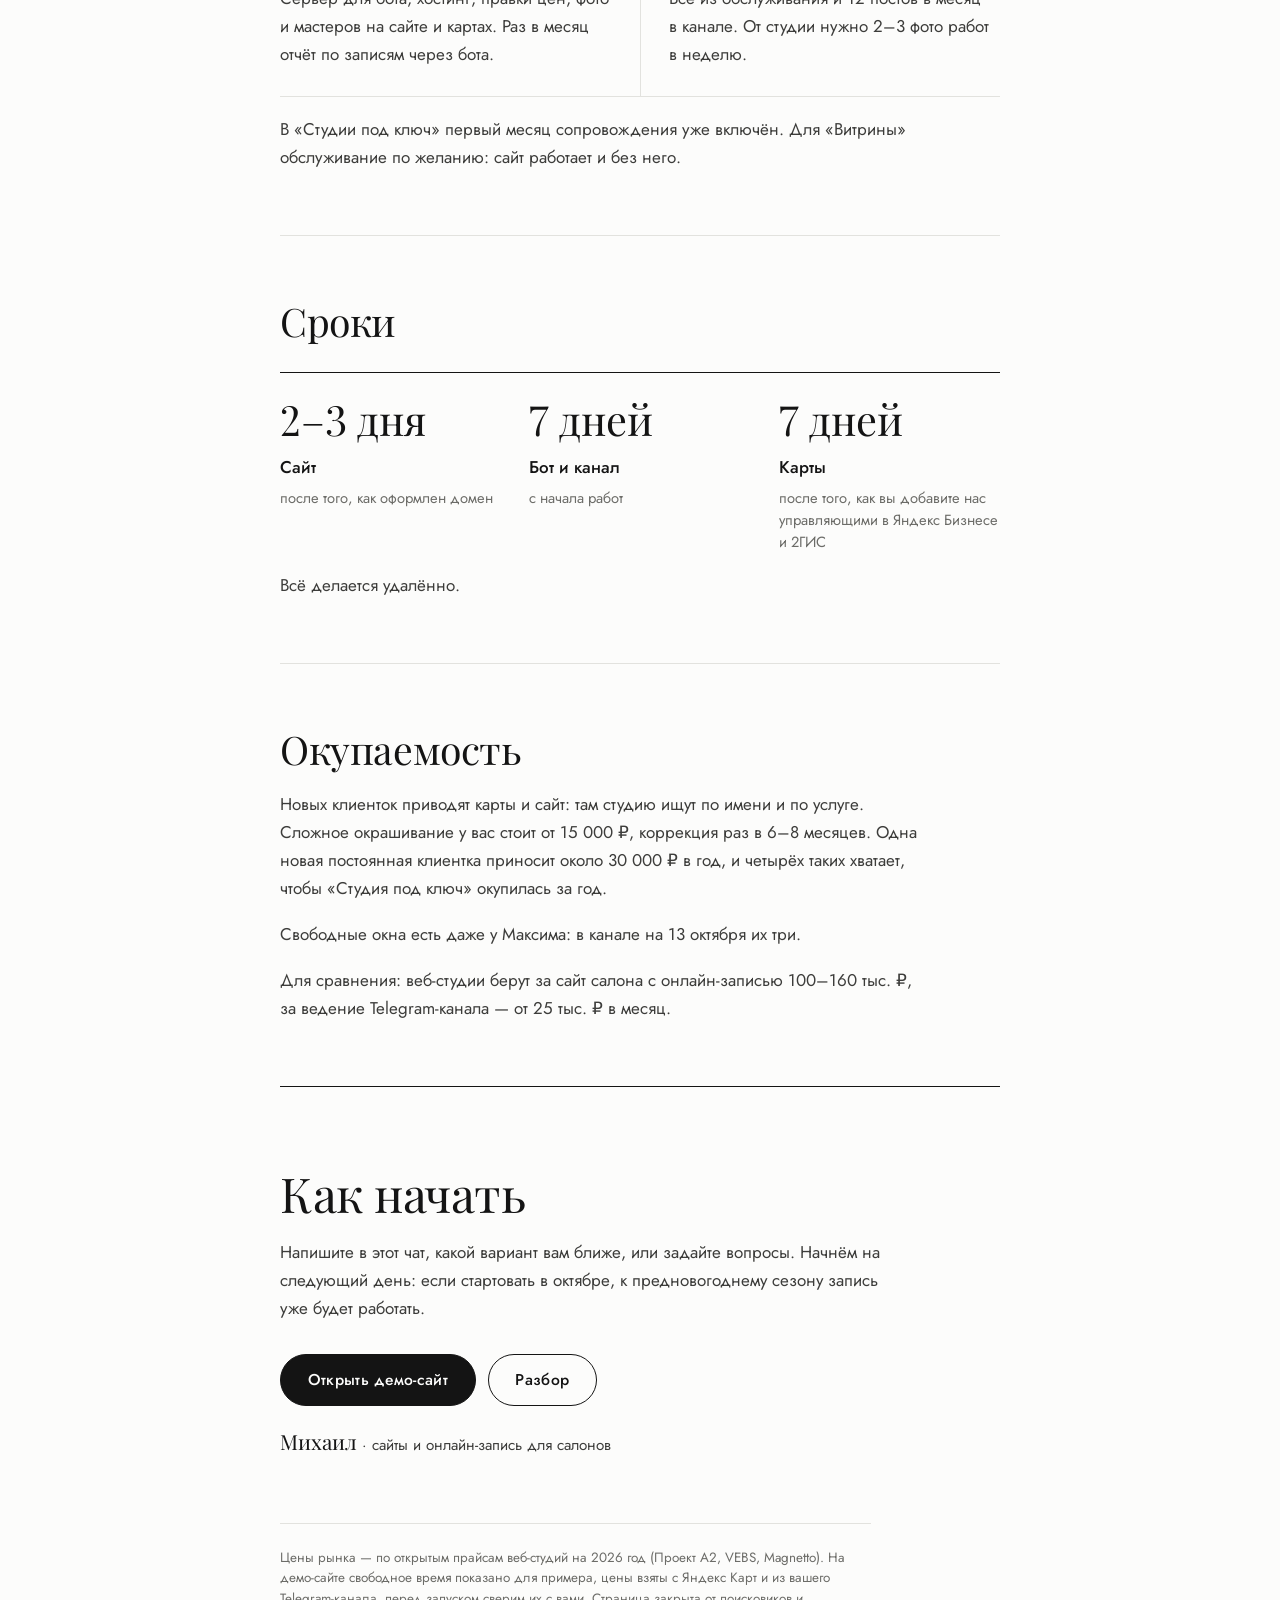
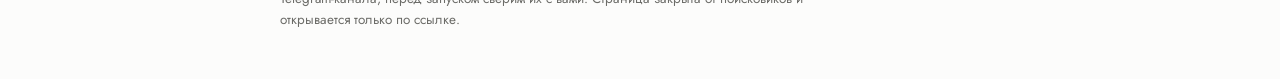
==== commit 17ef2caa: "Сайт 2026-10-08 01:44" ====
--- a/kp/index.html
+++ b/kp/index.html
@@ -57,7 +57,7 @@
       <li>Запись в Telegram через бота</li>
       <li>Канал в порядке: описание, закреп, мастера, «до и после»</li>
       <li>Медиа Максима: «История студии», «Правила Максима», «Спросите Максима»</li>
-      <li>Первый месяц ведения канала: <span class="nw">12–16 постов</span></li>
+      <li>Первый месяц ведения канала: <span class="nw">12 постов</span></li>
       <li>Инструкция для администратора</li>
     </ul>
   </div>
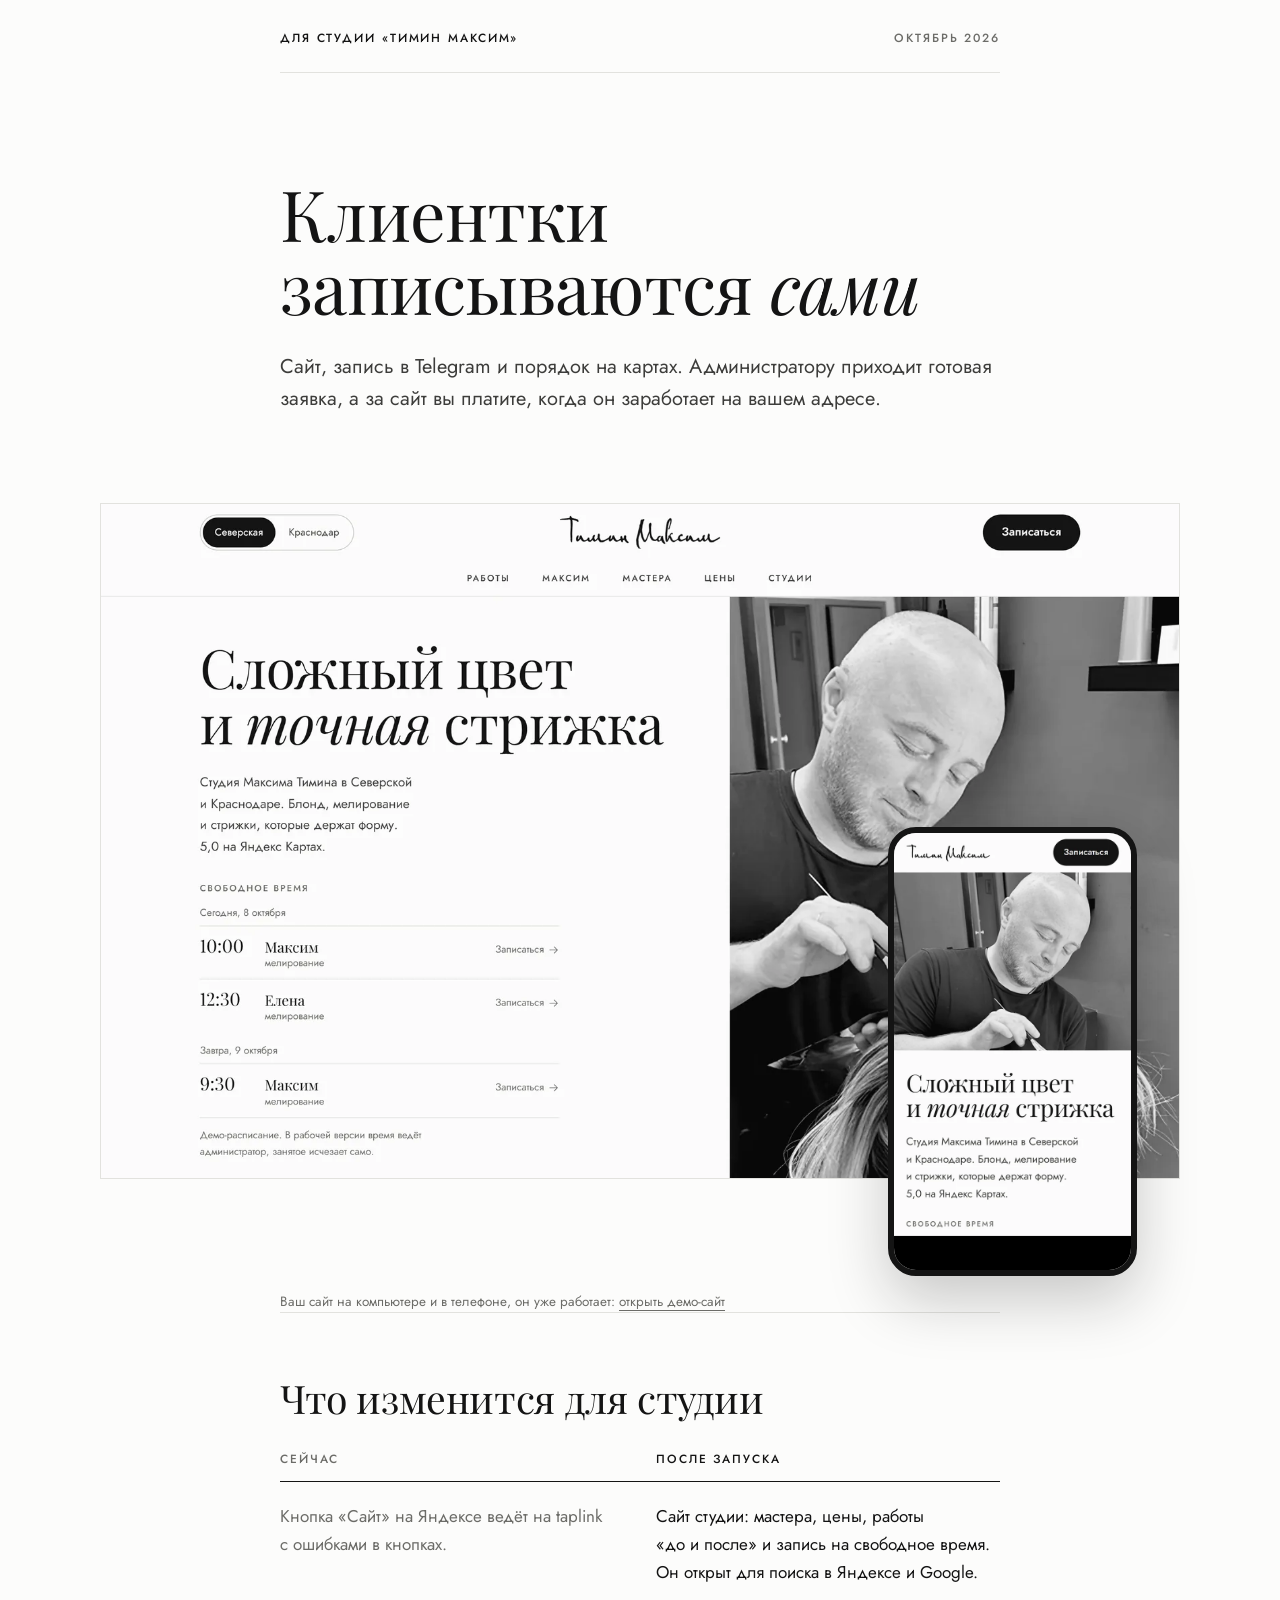
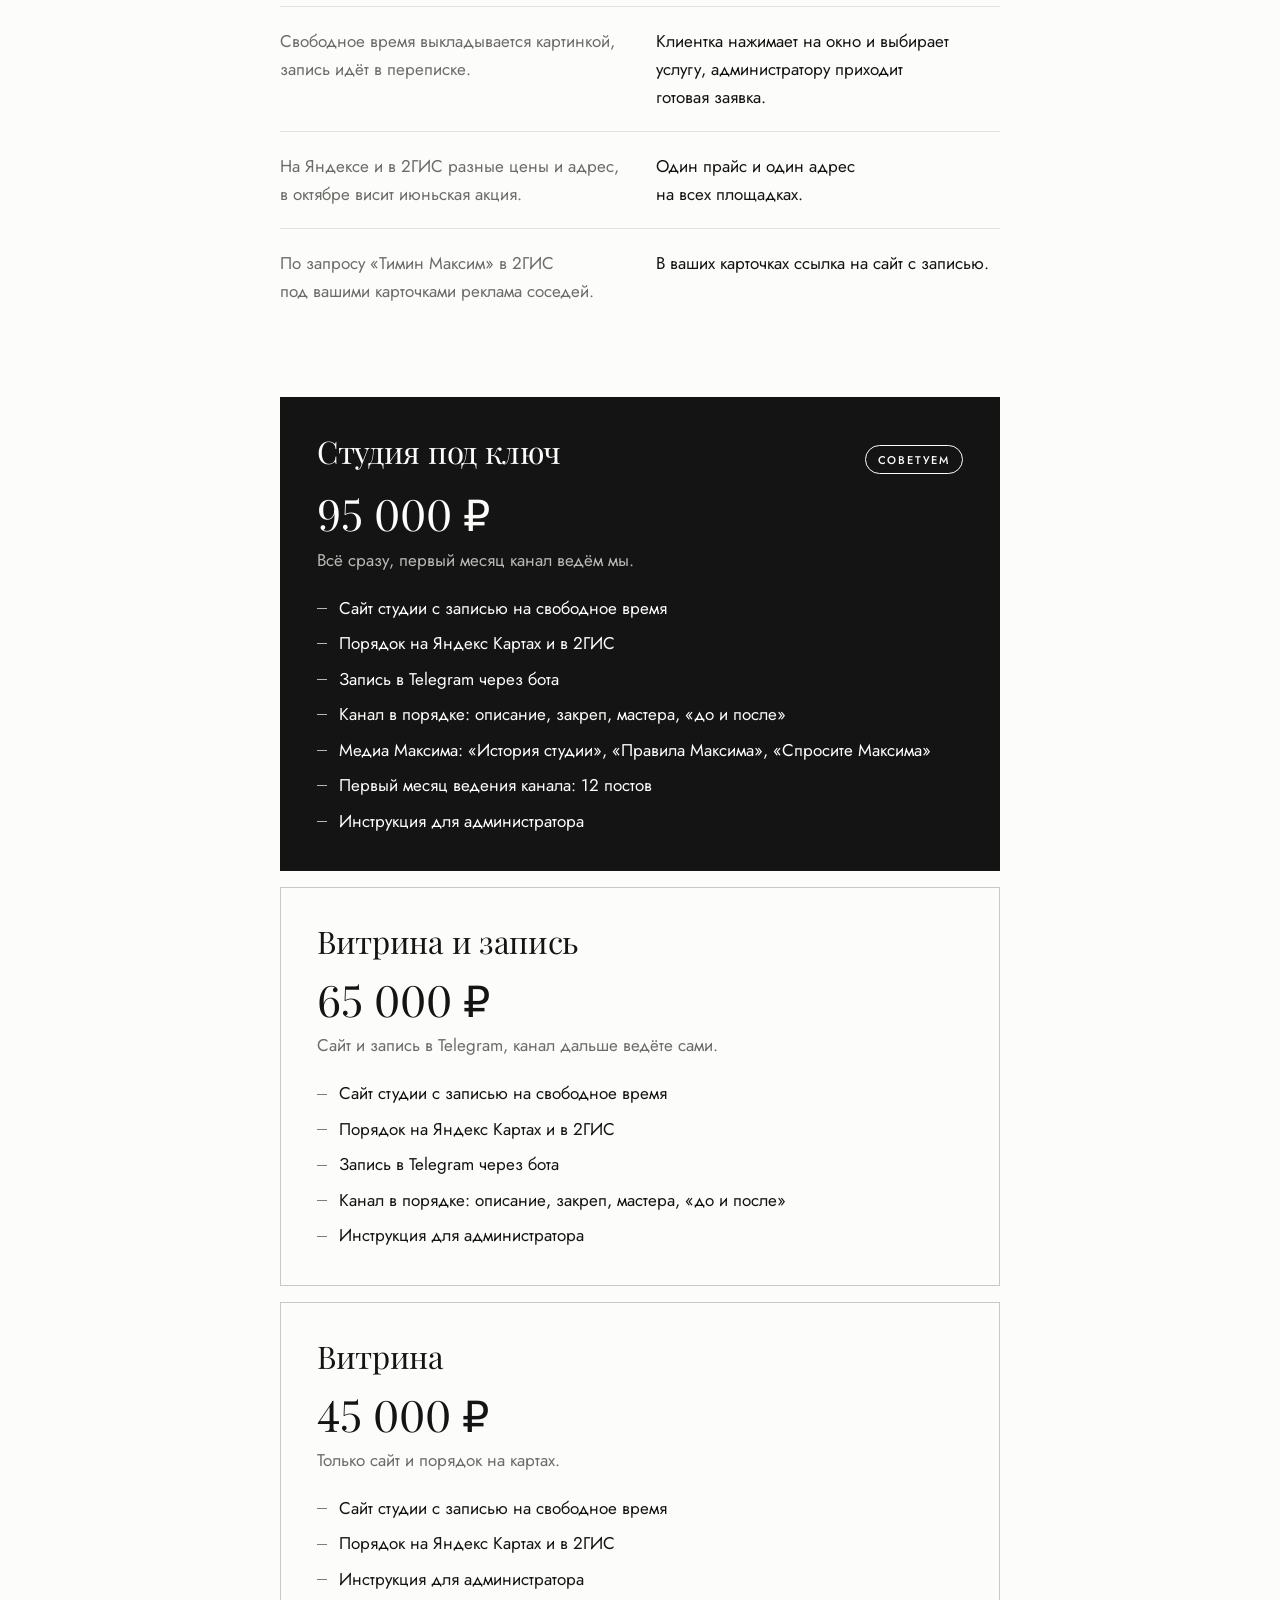
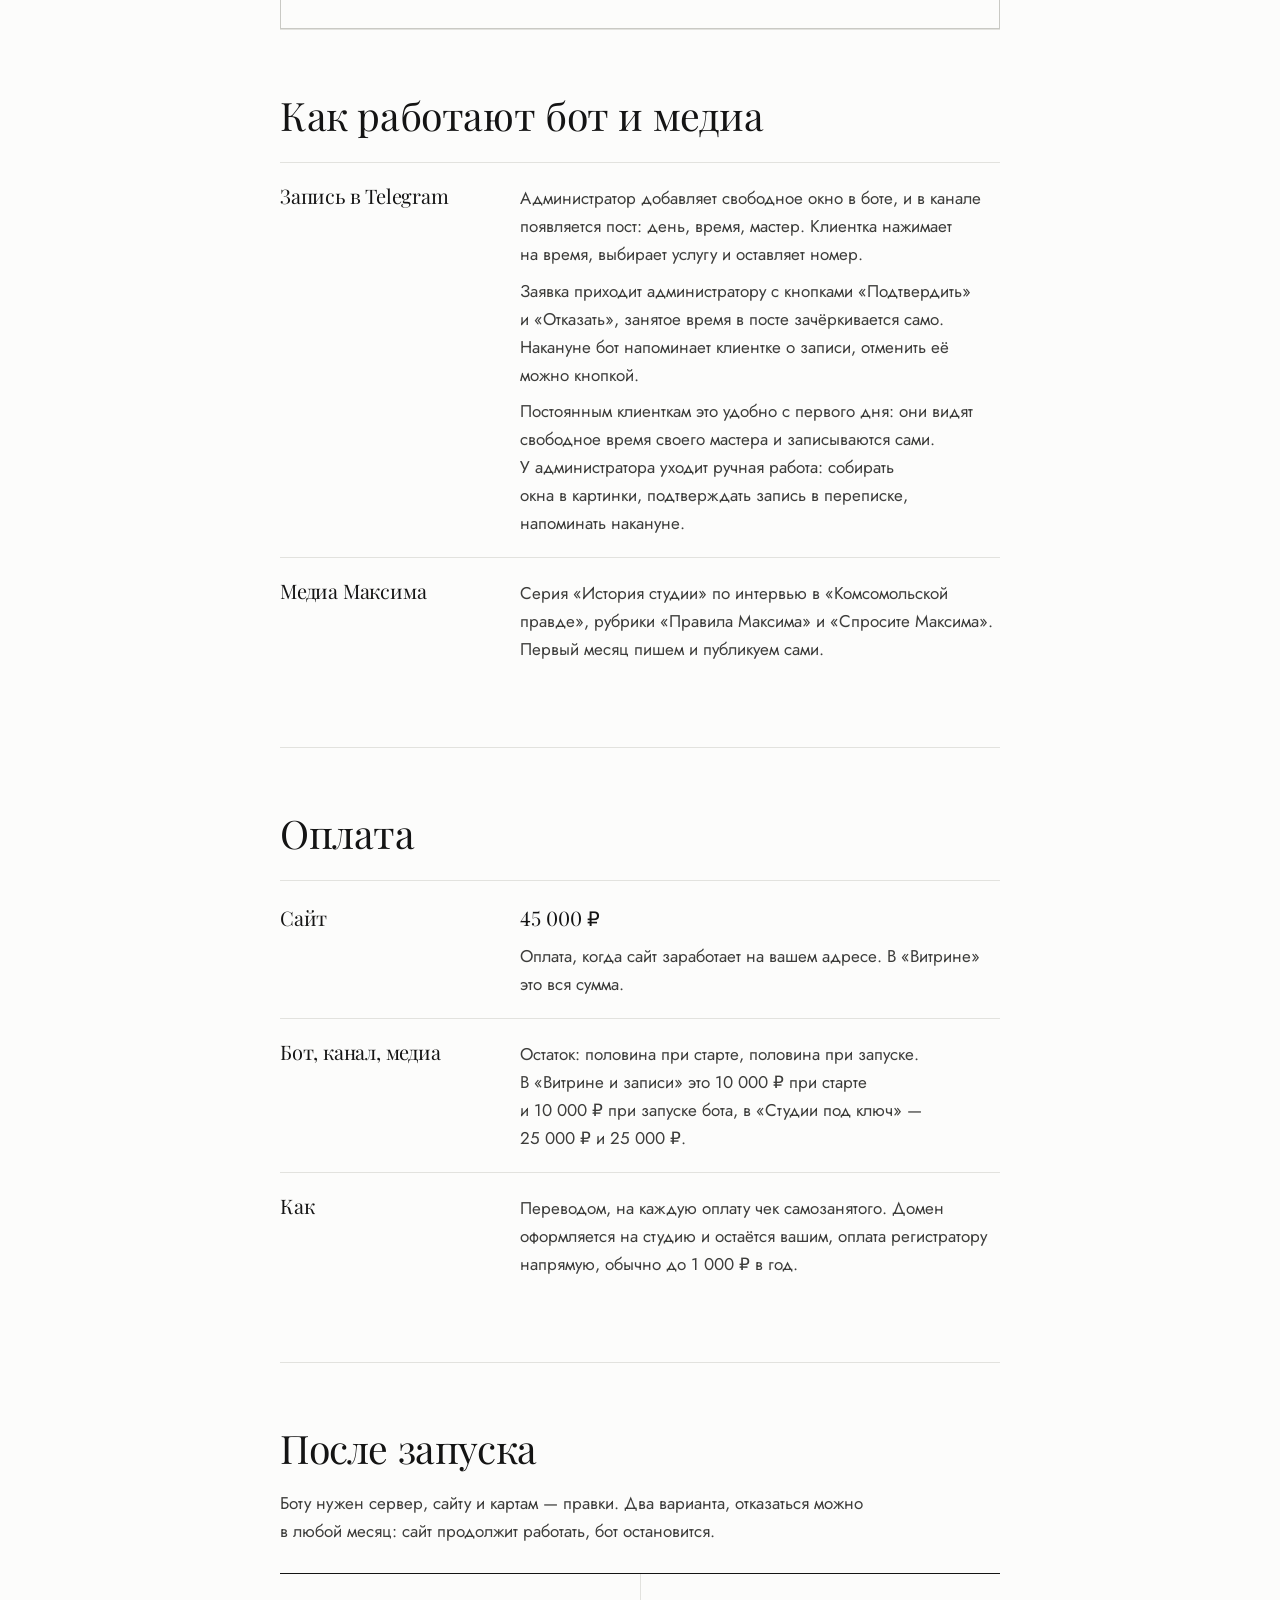
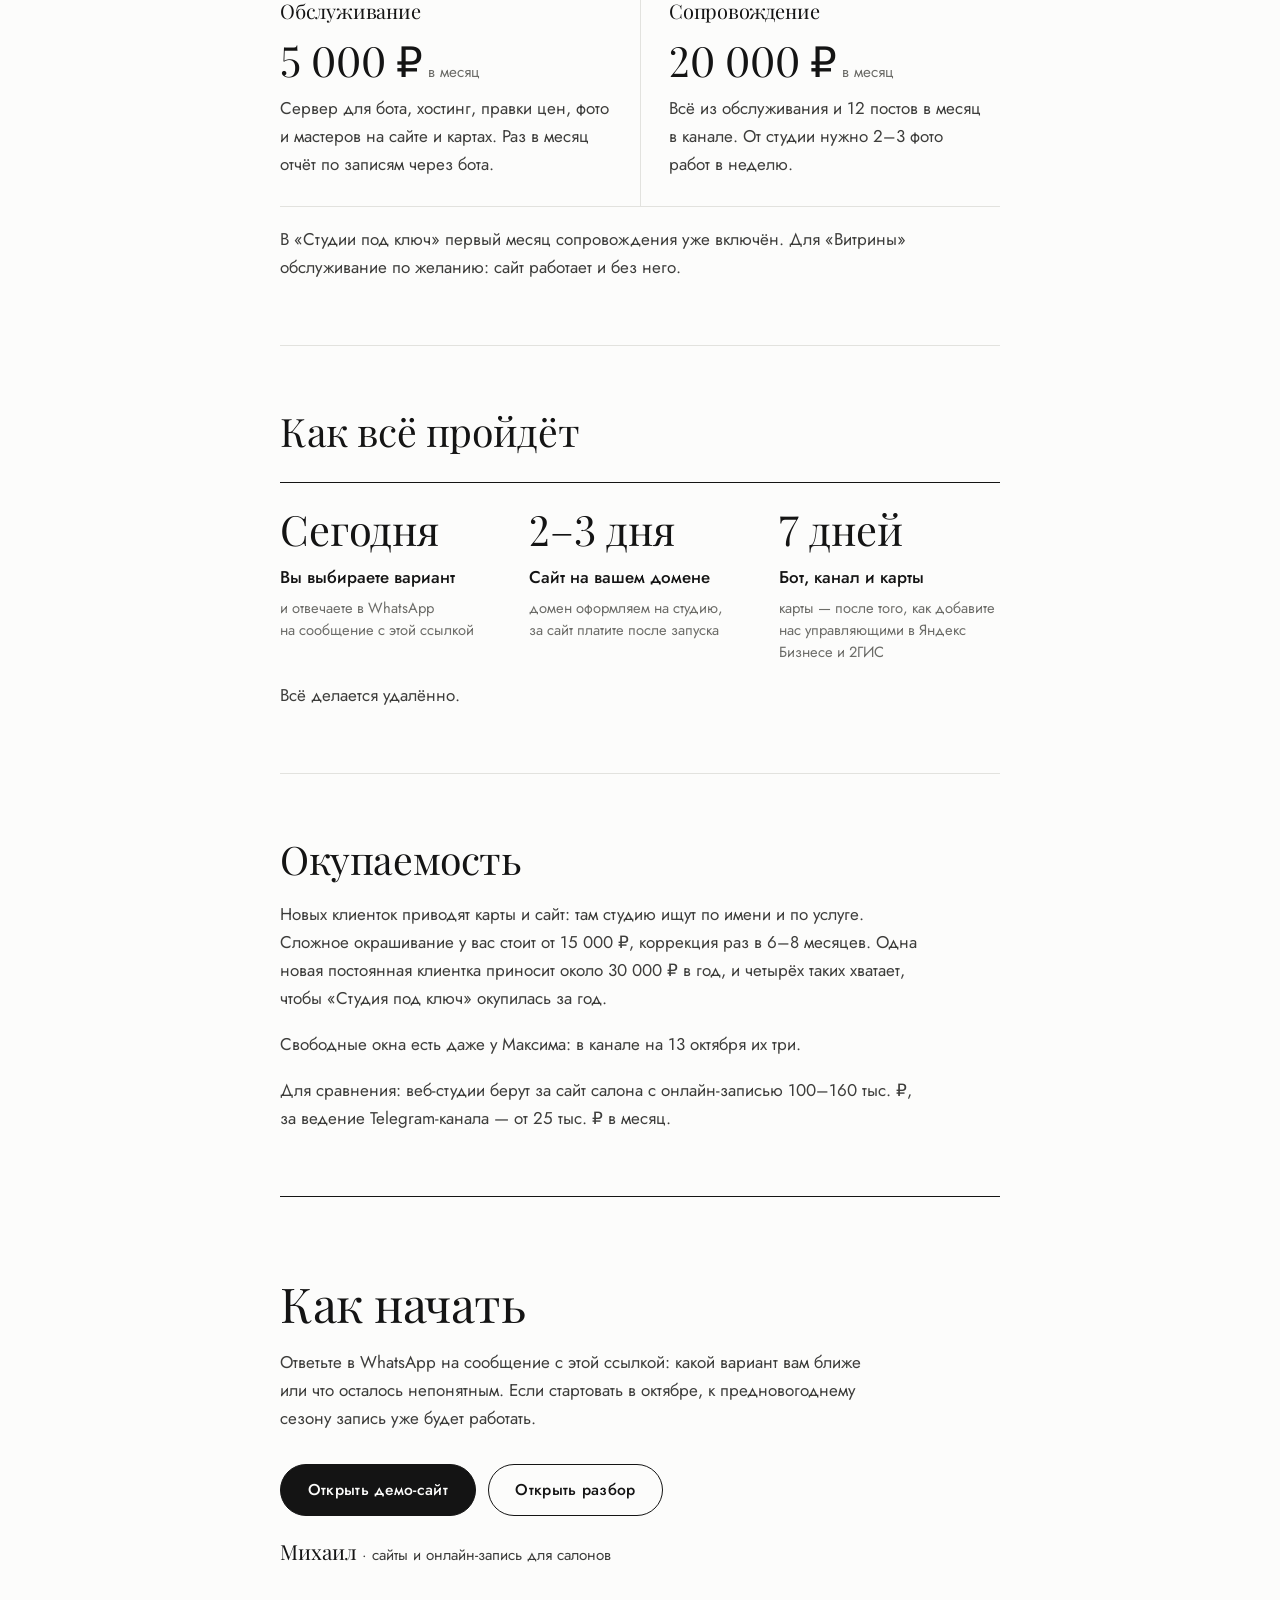
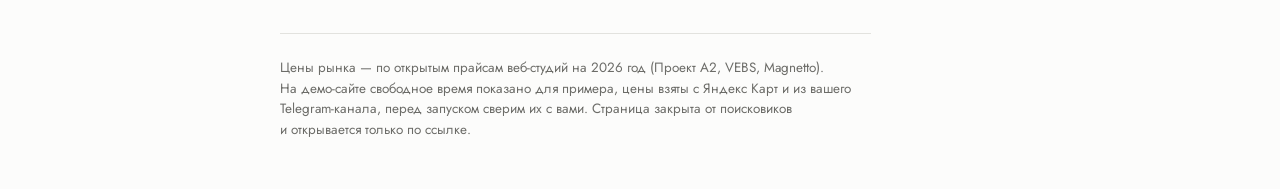
==== commit 608dd3e2: "Сайт 2026-10-08 03:25" ====
--- a/kp/index.html
+++ b/kp/index.html
@@ -21,13 +21,13 @@
 <div class="page">
 
 <header class="top">
-  <span class="caps">Для студии «Тимин Максим»</span>
+  <span class="caps">Для студии «Тимин Максим»</span>
   <span class="caps mute">Октябрь 2026</span>
 </header>
 
 <section class="head">
-  <h1>Сайт, запись и <em>порядок</em> на картах</h1>
-  <p class="lead">Клиентки сами выбирают свободное время на сайте и в Telegram, администратору приходит готовая заявка. За сайт платите, когда он заработает на вашем адресе.</p>
+  <h1>Клиентки записываются <em>сами</em></h1>
+  <p class="lead">Сайт, запись в Telegram и порядок на картах. Администратору приходит готовая заявка, а за сайт вы платите, когда он заработает на вашем адресе.</p>
 </section>
 
 <figure class="screens">
@@ -35,109 +35,112 @@
     <picture><source type="image/webp" srcset="img/site-desktop.webp"><img class="desk" src="img/site-desktop.jpg" width="1600" height="1000" alt="Демо-сайт студии на компьютере: «Сложный цвет и точная стрижка», свободное время и запись"></picture>
     <picture><source type="image/webp" srcset="img/site-phone.webp"><img class="phone" src="img/site-phone.jpg" width="600" height="1108" alt="Тот же сайт на телефоне"></picture>
   </a>
-  <figcaption>Ваш сайт на компьютере и в телефоне. Он уже работает: <a href="../">Открыть демо-сайт</a></figcaption>
+  <figcaption>Ваш сайт на компьютере и в телефоне, он уже работает: <a href="../">открыть демо-сайт</a></figcaption>
 </figure>
 
 <section class="block change" aria-labelledby="change-h">
-  <h2 id="change-h">Что изменится для студии</h2>
+  <h2 id="change-h">Что изменится для студии</h2>
   <div class="change-head caps"><span>Сейчас</span><span>После запуска</span></div>
-  <div class="ch"><p class="was">Кнопка «Сайт» на Яндексе ведёт на taplink с ошибками в кнопках.</p><p class="now">Сайт студии: мастера, цены, работы «до и после» и запись на свободное время. Он открыт для поиска в Яндексе и Google.</p></div>
-  <div class="ch"><p class="was">Свободное время выкладывается картинкой, запись идёт в переписке.</p><p class="now">Клиентка нажимает на окно и выбирает услугу, администратору приходит готовая заявка.</p></div>
-  <div class="ch"><p class="was">На Яндексе и в 2ГИС разные цены и адрес, в октябре висит июньская акция.</p><p class="now">Один прайс и один адрес на всех площадках.</p></div>
-  <div class="ch"><p class="was">По запросу «Тимин Максим» в 2ГИС под вашими карточками реклама соседей.</p><p class="now">В ваших карточках ссылка на сайт с записью.</p></div>
+  <div class="ch"><p class="was">Кнопка «Сайт» на Яндексе ведёт на taplink с ошибками в кнопках.</p><p class="now">Сайт студии: мастера, цены, работы «до и после» и запись на свободное время. Он открыт для поиска в Яндексе и Google.</p></div>
+  <div class="ch"><p class="was">Свободное время выкладывается картинкой, запись идёт в переписке.</p><p class="now">Клиентка нажимает на окно и выбирает услугу, администратору приходит готовая заявка.</p></div>
+  <div class="ch"><p class="was">На Яндексе и в 2ГИС разные цены и адрес, в октябре висит июньская акция.</p><p class="now">Один прайс и один адрес на всех площадках.</p></div>
+  <div class="ch"><p class="was">По запросу «Тимин Максим» в 2ГИС под вашими карточками реклама соседей.</p><p class="now">В ваших карточках ссылка на сайт с записью.</p></div>
 </section>
 
 <section class="plans" aria-label="Варианты">
   <div class="plan plan--main">
-    <div class="plan-top"><h2>Студия под ключ</h2><span class="badge">Советуем</span></div>
+    <div class="plan-top"><h2>Студия под ключ</h2><span class="badge">Советуем</span></div>
     <p class="price">95 000 ₽</p>
+    <p class="plan-for">Всё сразу, первый месяц канал ведём мы.</p>
     <ul>
-      <li>Сайт студии с записью на свободное время</li>
-      <li>Порядок на Яндекс Картах и в 2ГИС</li>
-      <li>Запись в Telegram через бота</li>
-      <li>Канал в порядке: описание, закреп, мастера, «до и после»</li>
+      <li>Сайт студии с записью на свободное время</li>
+      <li>Порядок на Яндекс Картах и в 2ГИС</li>
+      <li>Запись в Telegram через бота</li>
+      <li>Канал в порядке: описание, закреп, мастера, «до и после»</li>
       <li>Медиа Максима: «История студии», «Правила Максима», «Спросите Максима»</li>
-      <li>Первый месяц ведения канала: <span class="nw">12 постов</span></li>
-      <li>Инструкция для администратора</li>
+      <li>Первый месяц ведения канала: <span class="nw">12 постов</span></li>
+      <li>Инструкция для администратора</li>
     </ul>
   </div>
   <div class="plan">
-    <div class="plan-top"><h2>Витрина и запись</h2></div>
+    <div class="plan-top"><h2>Витрина и запись</h2></div>
     <p class="price">65 000 ₽</p>
+    <p class="plan-for">Сайт и запись в Telegram, канал дальше ведёте сами.</p>
     <ul>
-      <li>Сайт студии с записью на свободное время</li>
-      <li>Порядок на Яндекс Картах и в 2ГИС</li>
-      <li>Запись в Telegram через бота</li>
-      <li>Канал в порядке: описание, закреп, мастера, «до и после»</li>
-      <li>Инструкция для администратора</li>
+      <li>Сайт студии с записью на свободное время</li>
+      <li>Порядок на Яндекс Картах и в 2ГИС</li>
+      <li>Запись в Telegram через бота</li>
+      <li>Канал в порядке: описание, закреп, мастера, «до и после»</li>
+      <li>Инструкция для администратора</li>
     </ul>
   </div>
   <div class="plan">
     <div class="plan-top"><h2>Витрина</h2></div>
     <p class="price">45 000 ₽</p>
+    <p class="plan-for">Только сайт и порядок на картах.</p>
     <ul>
-      <li>Сайт студии с записью на свободное время</li>
-      <li>Порядок на Яндекс Картах и в 2ГИС</li>
-      <li>Инструкция для администратора</li>
+      <li>Сайт студии с записью на свободное время</li>
+      <li>Порядок на Яндекс Картах и в 2ГИС</li>
+      <li>Инструкция для администратора</li>
     </ul>
   </div>
 </section>
 
 <section class="block">
-  <h2>Как работают бот и медиа</h2>
+  <h2>Как работают бот и медиа</h2>
   <div class="rows">
-    <div class="row"><h3>Запись в Telegram</h3><div><p>Администратор добавляет свободное окно в боте, и в канале появляется пост: день, время, мастер. Клиентка нажимает на время, выбирает услугу и оставляет номер.</p><p>Заявка приходит администратору с кнопками «Подтвердить» и «Отказать», занятое время в посте зачёркивается само. Накануне бот напоминает клиентке о записи, отменить её можно кнопкой.</p><p>Постоянным клиенткам это удобно с первого дня: они видят свободное время своего мастера и записываются сами. У администратора уходит ручная работа: собирать окошки в картинки, подтверждать запись в переписке, напоминать накануне.</p></div></div>
-    <div class="row"><h3>Медиа Максима</h3><div><p>Серия «История студии» по интервью в «Комсомольской правде», рубрики «Правила Максима» и «Спросите Максима». Первый месяц пишем и публикуем сами.</p></div></div>
+    <div class="row"><h3>Запись в Telegram</h3><div><p>Администратор добавляет свободное окно в боте, и в канале появляется пост: день, время, мастер. Клиентка нажимает на время, выбирает услугу и оставляет номер.</p><p>Заявка приходит администратору с кнопками «Подтвердить» и «Отказать», занятое время в посте зачёркивается само. Накануне бот напоминает клиентке о записи, отменить её можно кнопкой.</p><p>Постоянным клиенткам это удобно с первого дня: они видят свободное время своего мастера и записываются сами. У администратора уходит ручная работа: собирать окна в картинки, подтверждать запись в переписке, напоминать накануне.</p></div></div>
+    <div class="row"><h3>Медиа Максима</h3><div><p>Серия «История студии» по интервью в «Комсомольской правде», рубрики «Правила Максима» и «Спросите Максима». Первый месяц пишем и публикуем сами.</p></div></div>
   </div>
 </section>
 
 <section class="block">
   <h2>Оплата</h2>
   <div class="rows">
-    <div class="row"><h3>Сайт</h3><div><p class="sum">45 000 ₽</p><p>Оплата, когда сайт заработает на вашем адресе. В «Витрине» это вся сумма.</p></div></div>
-    <div class="row"><h3>Бот, канал, медиа</h3><div><p>Остаток: половина при старте, половина при запуске. В «Витрине и записи» это 10 000 ₽ при старте и 10 000 ₽ при запуске бота, в «Студии под ключ» — 25 000 ₽ и 25 000 ₽.</p></div></div>
-    <div class="row"><h3>Как</h3><div><p>Переводом, на каждую оплату чек самозанятого. Домен оформляется на студию и остаётся вашим, оплата регистратору напрямую, обычно до 1 000 ₽ в год.</p></div></div>
+    <div class="row"><h3>Сайт</h3><div><p class="sum">45 000 ₽</p><p>Оплата, когда сайт заработает на вашем адресе. В «Витрине» это вся сумма.</p></div></div>
+    <div class="row"><h3>Бот, канал, медиа</h3><div><p>Остаток: половина при старте, половина при запуске. В «Витрине и записи» это 10 000 ₽ при старте и 10 000 ₽ при запуске бота, в «Студии под ключ» — 25 000 ₽ и 25 000 ₽.</p></div></div>
+    <div class="row"><h3>Как</h3><div><p>Переводом, на каждую оплату чек самозанятого. Домен оформляется на студию и остаётся вашим, оплата регистратору напрямую, обычно до 1 000 ₽ в год.</p></div></div>
   </div>
 </section>
 
 <section class="block">
   <h2>После запуска</h2>
-  <p>Боту нужен сервер, сайту и картам — правки. Два варианта, отказаться можно в любой месяц: сайт продолжит работать, бот остановится.</p>
+  <p>Боту нужен сервер, сайту и картам — правки. Два варианта, отказаться можно в любой месяц: сайт продолжит работать, бот остановится.</p>
   <div class="duo">
-    <div class="duo-i"><h3>Обслуживание</h3><p class="big">5 000 ₽<span> в месяц</span></p><p>Сервер для бота, хостинг, правки цен, фото и мастеров на сайте и картах. Раз в месяц отчёт по записям через бота.</p></div>
-    <div class="duo-i"><h3>Сопровождение</h3><p class="big">20 000 ₽<span> в месяц</span></p><p>Всё из обслуживания и 12 постов в месяц в канале. От студии нужно 2–3 фото работ в неделю.</p></div>
+    <div class="duo-i"><h3>Обслуживание</h3><p class="big">5 000 ₽<span> в месяц</span></p><p>Сервер для бота, хостинг, правки цен, фото и мастеров на сайте и картах. Раз в месяц отчёт по записям через бота.</p></div>
+    <div class="duo-i"><h3>Сопровождение</h3><p class="big">20 000 ₽<span> в месяц</span></p><p>Всё из обслуживания и 12 постов в месяц в канале. От студии нужно 2–3 фото работ в неделю.</p></div>
   </div>
-  <p>В «Студии под ключ» первый месяц сопровождения уже включён. Для «Витрины» обслуживание по желанию: сайт работает и без него.</p>
+  <p>В «Студии под ключ» первый месяц сопровождения уже включён. Для «Витрины» обслуживание по желанию: сайт работает и без него.</p>
 </section>
 
 <section class="block">
-  <h2>Сроки</h2>
+  <h2>Как всё пройдёт</h2>
   <ol class="steps">
-    <li><span class="big">2–3 дня</span><span class="what">Сайт</span><span class="cond">после того, как оформлен домен</span></li>
-    <li><span class="big">7 дней</span><span class="what">Бот и канал</span><span class="cond">с начала работ</span></li>
-    <li><span class="big">7 дней</span><span class="what">Карты</span><span class="cond">после того, как вы добавите нас управляющими в Яндекс Бизнесе и 2ГИС</span></li>
+    <li><span class="big">Сегодня</span><span class="what">Вы выбираете вариант</span><span class="cond">и отвечаете в WhatsApp на сообщение с этой ссылкой</span></li>
+    <li><span class="big">2–3 дня</span><span class="what">Сайт на вашем домене</span><span class="cond">домен оформляем на студию, за сайт платите после запуска</span></li>
+    <li><span class="big">7 дней</span><span class="what">Бот, канал и карты</span><span class="cond">карты — после того, как добавите нас управляющими в Яндекс Бизнесе и 2ГИС</span></li>
   </ol>
   <p>Всё делается удалённо.</p>
 </section>
 
 <section class="block">
   <h2>Окупаемость</h2>
-  <p>Новых клиенток приводят карты и сайт: там студию ищут по имени и по услуге. Сложное окрашивание у вас стоит от 15 000 ₽, коррекция раз в 6–8 месяцев. Одна новая постоянная клиентка приносит около 30 000 ₽ в год, и четырёх таких хватает, чтобы «Студия под ключ» окупилась за год.</p>
-  <p>Свободные окна есть даже у Максима: в канале на 13 октября их три.</p>
-  <p>Для сравнения: веб-студии берут за сайт салона с онлайн-записью 100–160 тыс. ₽, за ведение Telegram-канала — от 25 тыс. ₽ в месяц.</p>
+  <p>Новых клиенток приводят карты и сайт: там студию ищут по имени и по услуге. Сложное окрашивание у вас стоит от 15 000 ₽, коррекция раз в 6–8 месяцев. Одна новая постоянная клиентка приносит около 30 000 ₽ в год, и четырёх таких хватает, чтобы «Студия под ключ» окупилась за год.</p>
+  <p>Свободные окна есть даже у Максима: в канале на 13 октября их три.</p>
+  <p>Для сравнения: веб-студии берут за сайт салона с онлайн-записью 100–160 тыс. ₽, за ведение Telegram-канала — от 25 тыс. ₽ в месяц.</p>
 </section>
 
 <section class="end">
   <h2>Как начать</h2>
-  <p>Напишите в этот чат, какой вариант вам ближе, или задайте вопросы. Начнём на следующий день: если стартовать в октябре, к предновогоднему сезону запись уже будет работать.</p>
+  <p>Ответьте в WhatsApp на сообщение с этой ссылкой: какой вариант вам ближе или что осталось непонятным. Если стартовать в октябре, к предновогоднему сезону запись уже будет работать.</p>
   <div class="acts">
     <a class="pill pill--ink" href="../">Открыть демо-сайт</a>
-    <a class="pill" href="../razbor/">Разбор</a>
+    <a class="pill" href="../razbor/">Открыть разбор</a>
   </div>
-  <p class="sign"><span class="sign-name">Михаил</span> · сайты и онлайн-запись для салонов</p>
+  <p class="sign"><span class="sign-name">Михаил</span> · сайты и онлайн-запись для салонов</p>
 </section>
 
-<p class="note">Цены рынка — по открытым прайсам веб-студий на 2026 год (Проект А2, VEBS, Magnetto). На демо-сайте свободное время показано для примера, цены взяты с Яндекс Карт и из вашего Telegram-канала, перед запуском сверим их с вами. Страница закрыта от поисковиков и открывается только по ссылке.</p>
+<p class="note">Цены рынка — по открытым прайсам веб-студий на 2026 год (Проект А2, VEBS, Magnetto). На демо-сайте свободное время показано для примера, цены взяты с Яндекс Карт и из вашего Telegram-канала, перед запуском сверим их с вами. Страница закрыта от поисковиков и открывается только по ссылке.</p>
 
 </div>
 </body>
--- a/doc.css
+++ b/doc.css
@@ -163,3 +163,10 @@
 /* последняя строка без нижней линии: её заменяет черта следующего раздела, двойных линий нет */
 .rows .row:last-child{border-bottom:0}
 .change .ch:last-child{border-bottom:0}
+
+/* строка «для кого» под ценой пакета */
+.plan-for{margin-top:10px;color:var(--mute);text-wrap:pretty}
+.plan--main .plan-for{color:#B9B9B4}
+
+/* длинные адреса вроде taplink.cc/httpsinstagram.comtimin_ma переносятся на узких экранах, а не растягивают страницу */
+body{overflow-wrap:break-word}
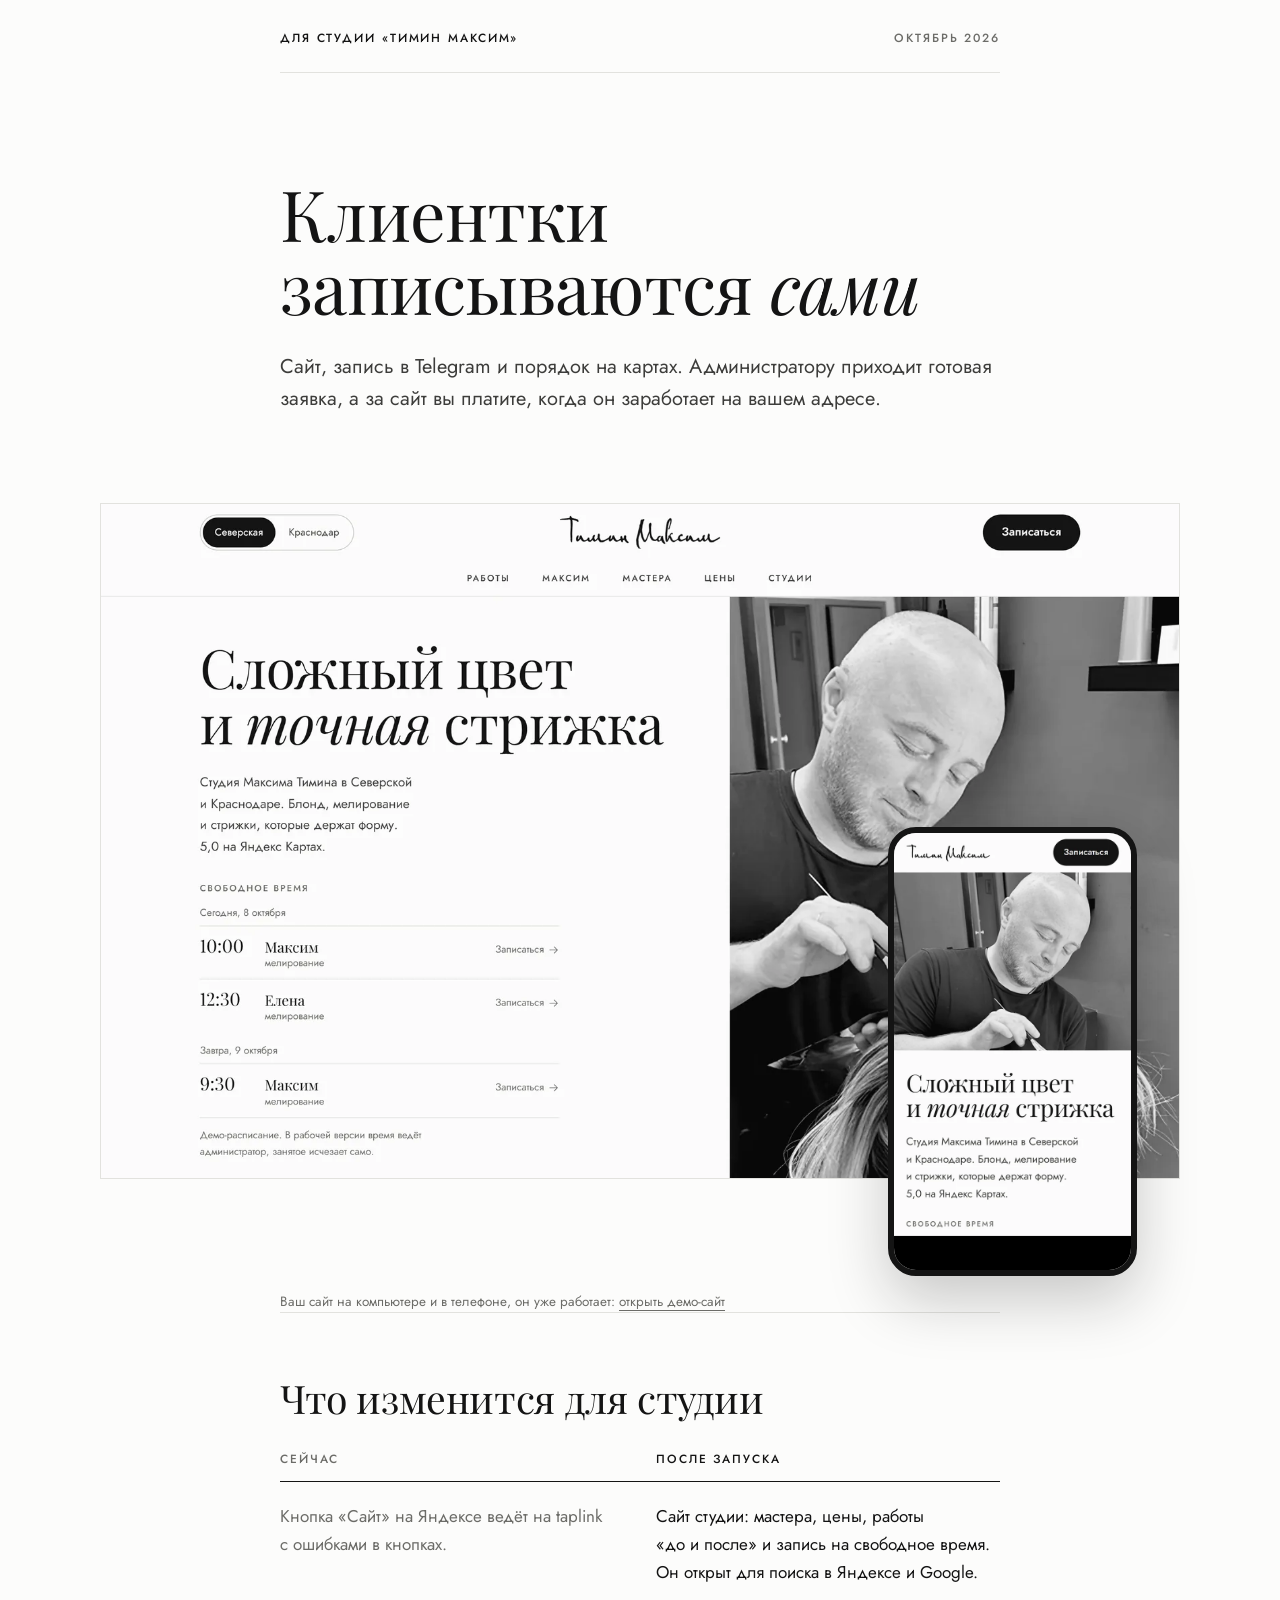
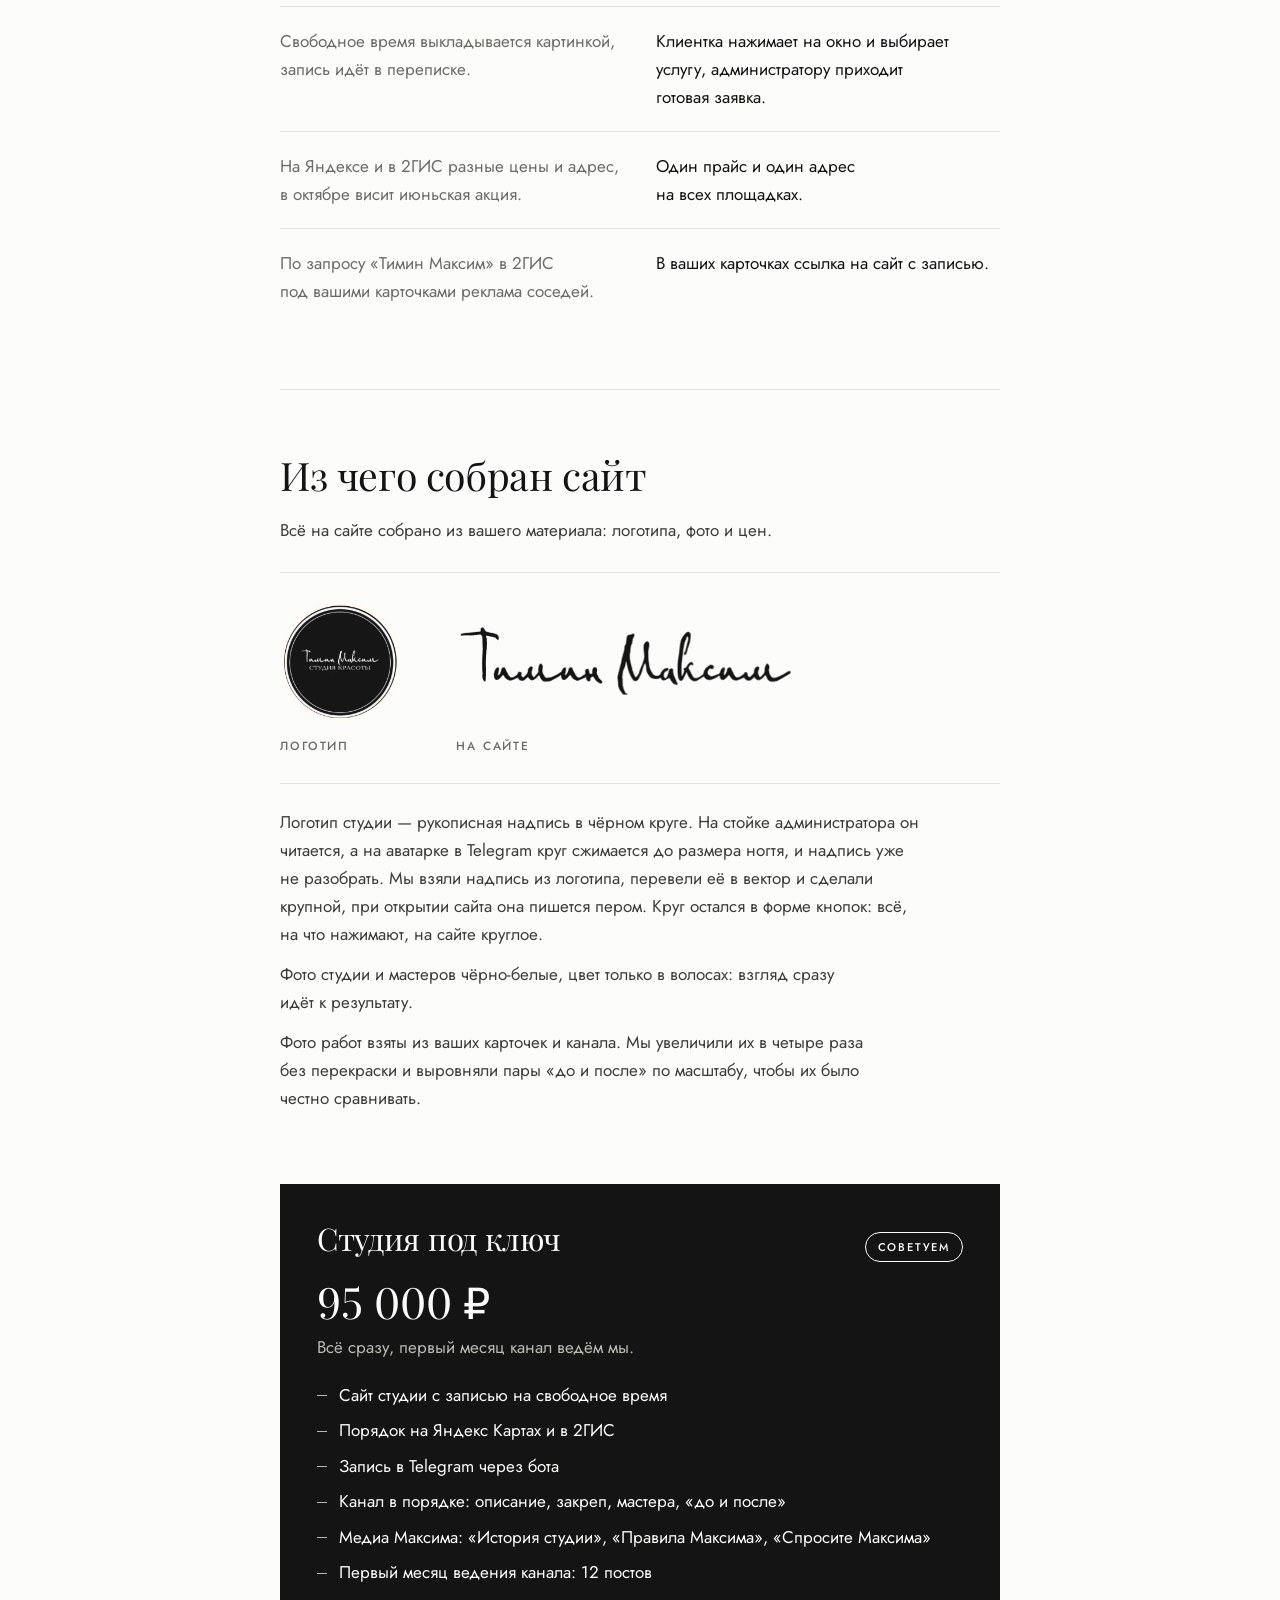
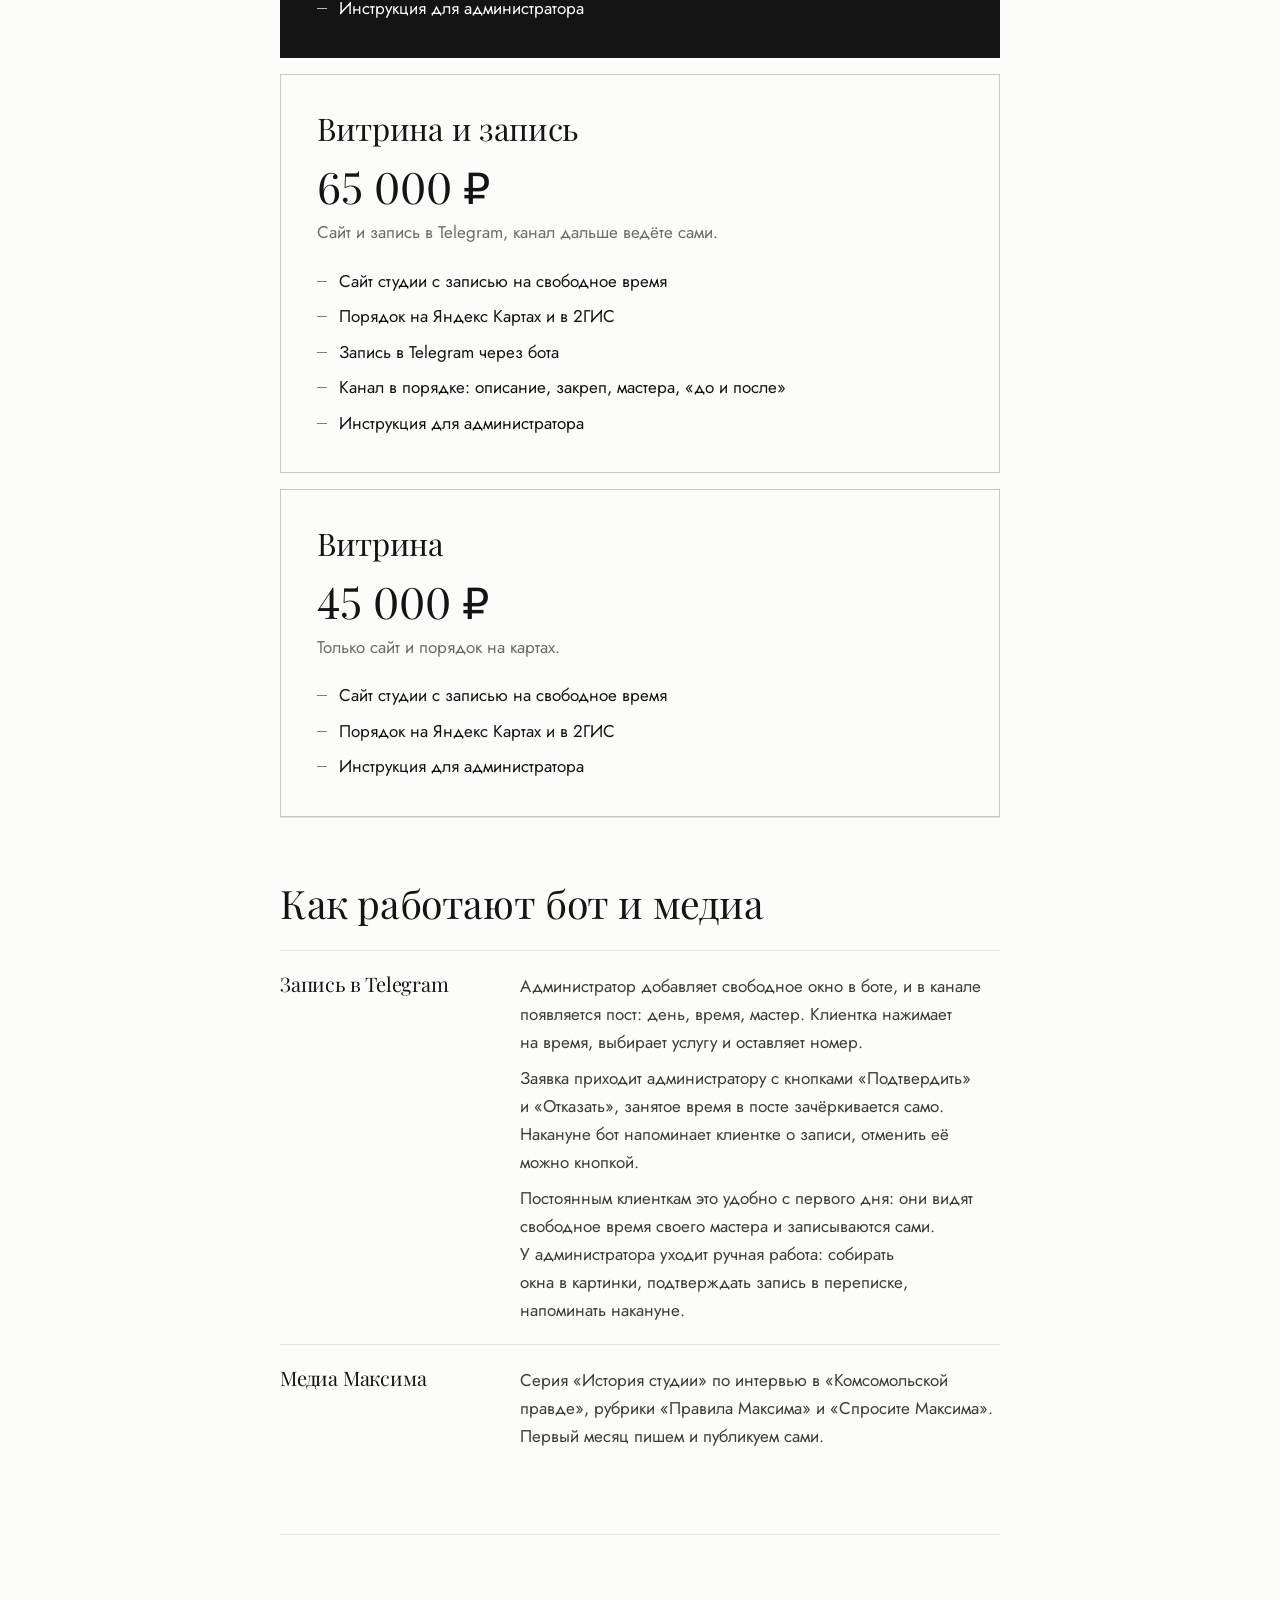
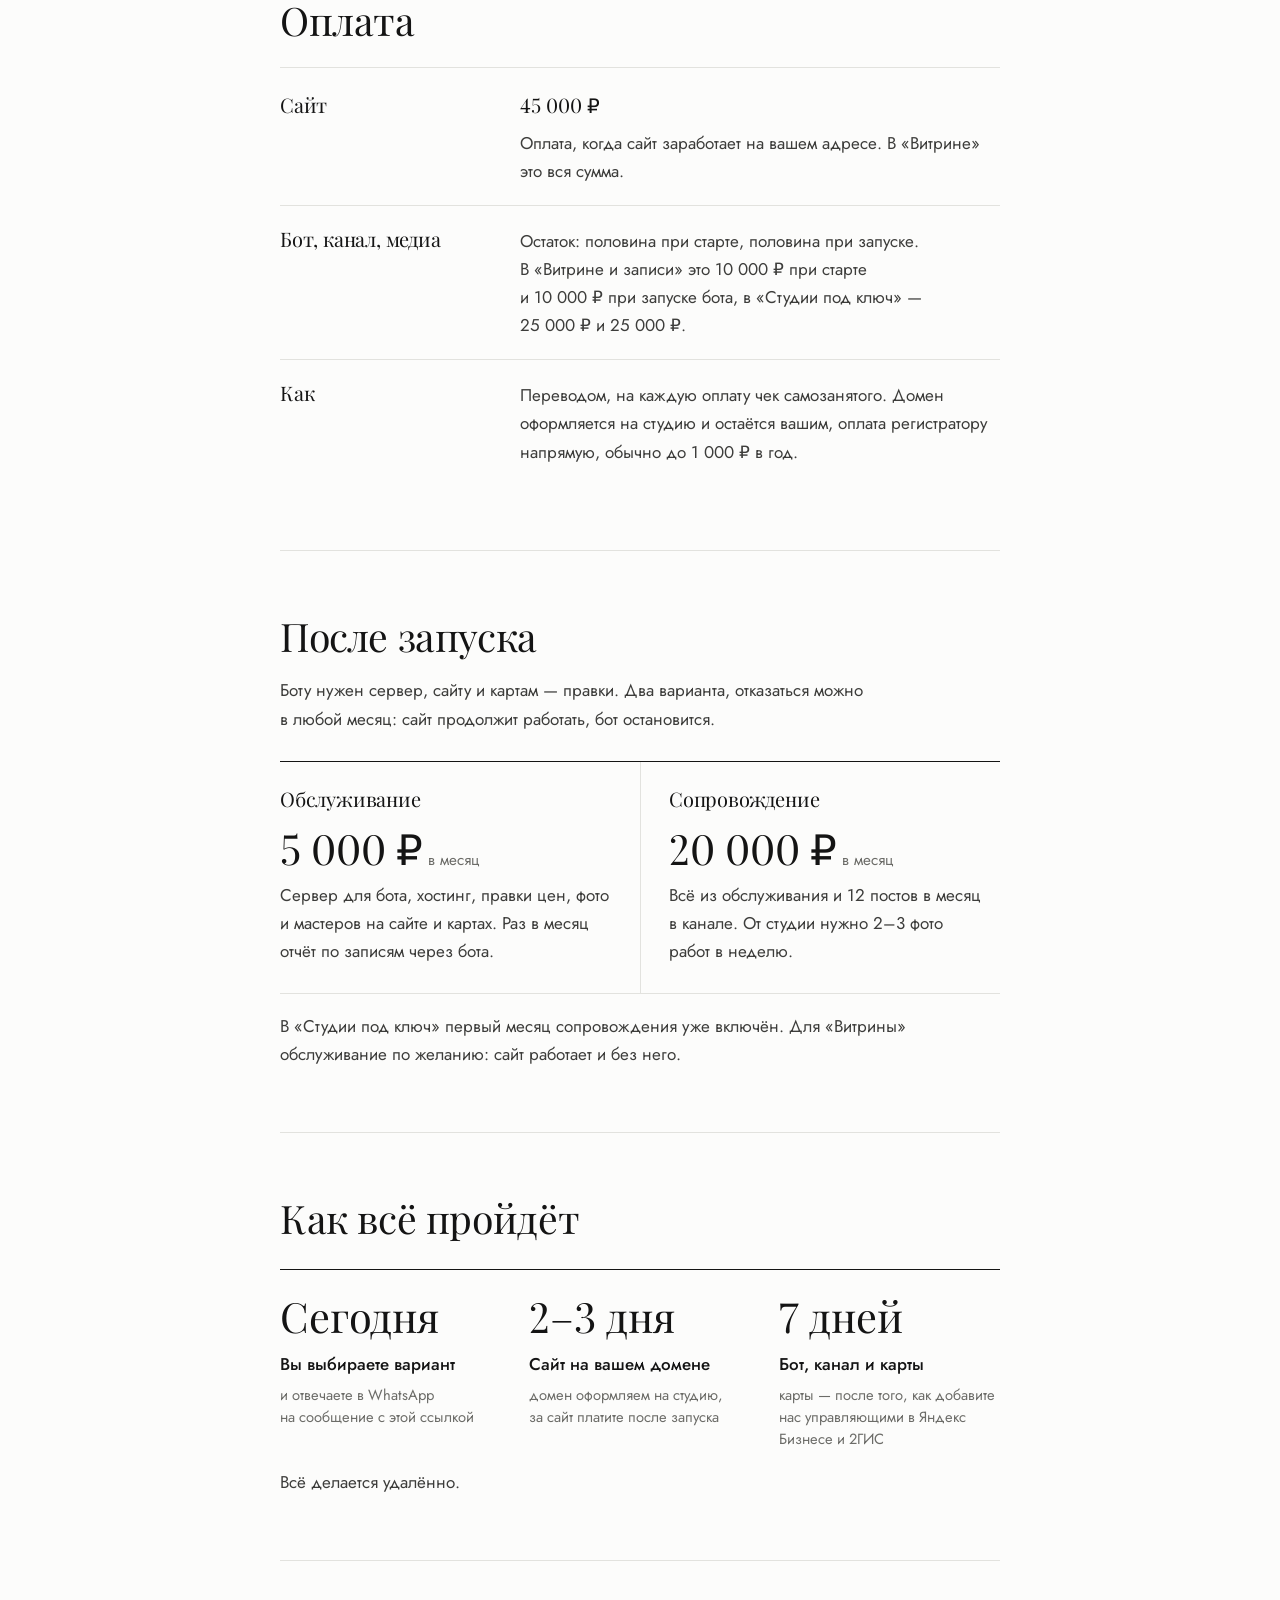
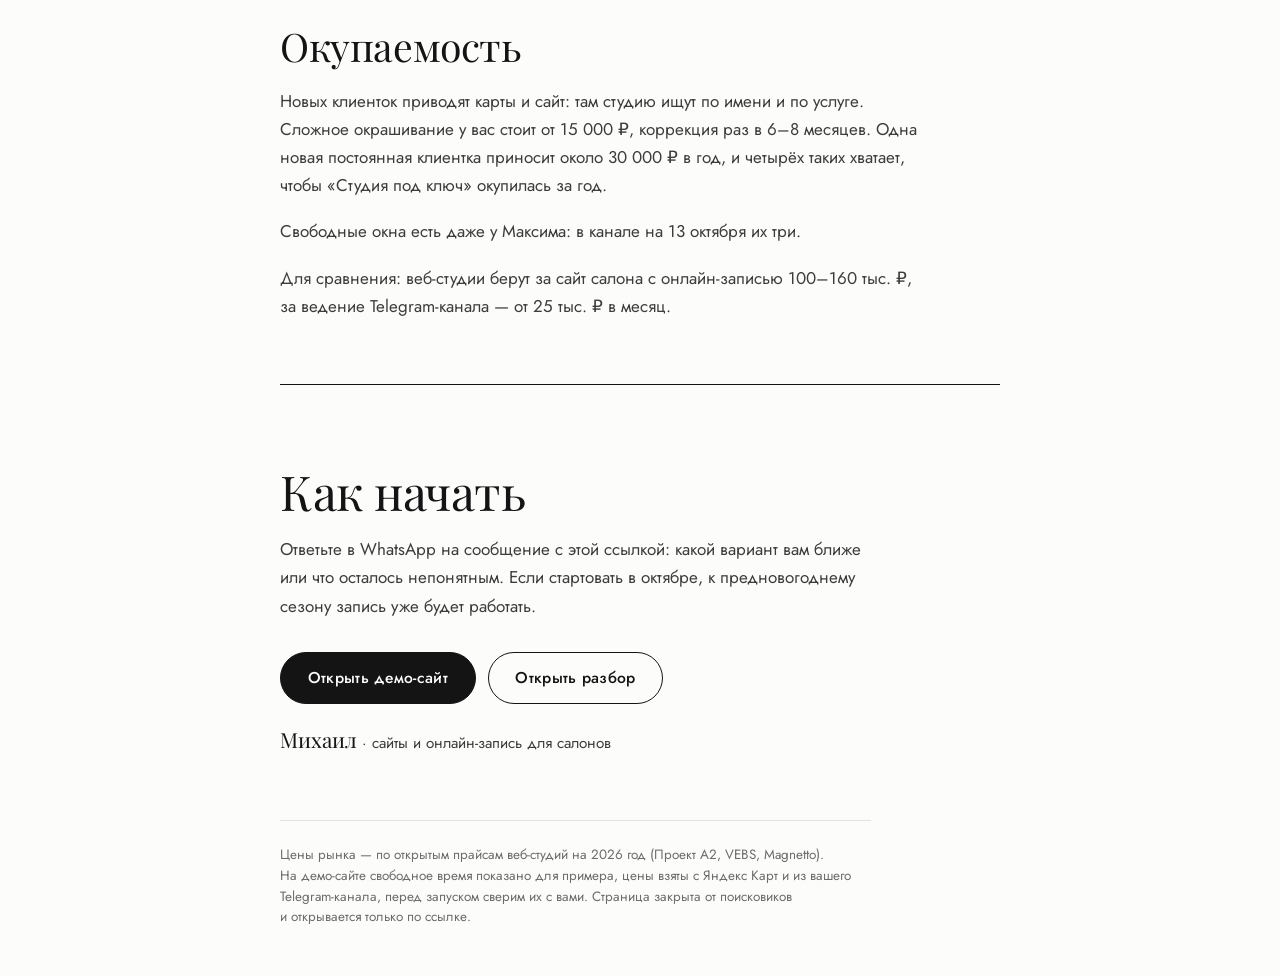
==== commit b7861eee: "Сайт 2026-10-08 03:31" ====
--- a/kp/index.html
+++ b/kp/index.html
@@ -45,6 +45,18 @@
   <div class="ch"><p class="was">Свободное время выкладывается картинкой, запись идёт в переписке.</p><p class="now">Клиентка нажимает на окно и выбирает услугу, администратору приходит готовая заявка.</p></div>
   <div class="ch"><p class="was">На Яндексе и в 2ГИС разные цены и адрес, в октябре висит июньская акция.</p><p class="now">Один прайс и один адрес на всех площадках.</p></div>
   <div class="ch"><p class="was">По запросу «Тимин Максим» в 2ГИС под вашими карточками реклама соседей.</p><p class="now">В ваших карточках ссылка на сайт с записью.</p></div>
+</section>
+
+<section class="block made" aria-labelledby="made-h">
+  <h2 id="made-h">Из чего собран сайт</h2>
+  <p>Всё на сайте собрано из вашего материала: логотипа, фото и цен.</p>
+  <div class="made-pair">
+    <figure><picture><source type="image/webp" srcset="img/logo-round.webp"><img class="made-logo" src="img/logo-round.png" width="208" height="208" alt="Логотип студии: рукописная надпись «Тимин Максим» в чёрном круге" loading="lazy"></picture><figcaption>Логотип</figcaption></figure>
+    <figure><picture><source type="image/webp" srcset="img/wordmark.webp"><img class="made-word" src="img/wordmark.png" width="441" height="101" alt="Та же надпись на сайте: крупно, без круга" loading="lazy"></picture><figcaption>На сайте</figcaption></figure>
+  </div>
+  <p>Логотип студии — рукописная надпись в чёрном круге. На стойке администратора он читается, а на аватарке в Telegram круг сжимается до размера ногтя, и надпись уже не разобрать. Мы взяли надпись из логотипа, перевели её в вектор и сделали крупной, при открытии сайта она пишется пером. Круг остался в форме кнопок: всё, на что нажимают, на сайте круглое.</p>
+  <p>Фото студии и мастеров чёрно-белые, цвет только в волосах: взгляд сразу идёт к результату.</p>
+  <p>Фото работ взяты из ваших карточек и канала. Мы увеличили их в четыре раза без перекраски и выровняли пары «до и после» по масштабу, чтобы их было честно сравнивать.</p>
 </section>
 
 <section class="plans" aria-label="Варианты">
--- a/doc.css
+++ b/doc.css
@@ -170,3 +170,13 @@
 
 /* длинные адреса вроде taplink.cc/httpsinstagram.comtimin_ma переносятся на узких экранах, а не растягивают страницу */
 body{overflow-wrap:break-word}
+
+/* «Из чего собран сайт»: круглый логотип рядом с надписью на сайте */
+.made-pair{display:grid;grid-template-columns:auto minmax(0,1fr);gap:clamp(24px,5vw,56px);align-items:end;margin:28px 0 24px;padding:28px 0;border-top:1px solid var(--rule);border-bottom:1px solid var(--rule)}
+.made-pair figure{margin:0;display:flex;flex-direction:column;justify-content:flex-end;gap:16px;height:100%}
+.made-pair picture{display:flex;flex:1;align-items:center}
+.made-logo{width:clamp(80px,14vw,120px)}
+.made-word{width:min(340px,100%)}
+.made-pair figcaption{margin:0;font-size:.74rem;letter-spacing:.16em;text-transform:uppercase;font-weight:500;color:var(--mute)}
+.made > p + p{margin-top:12px}
+
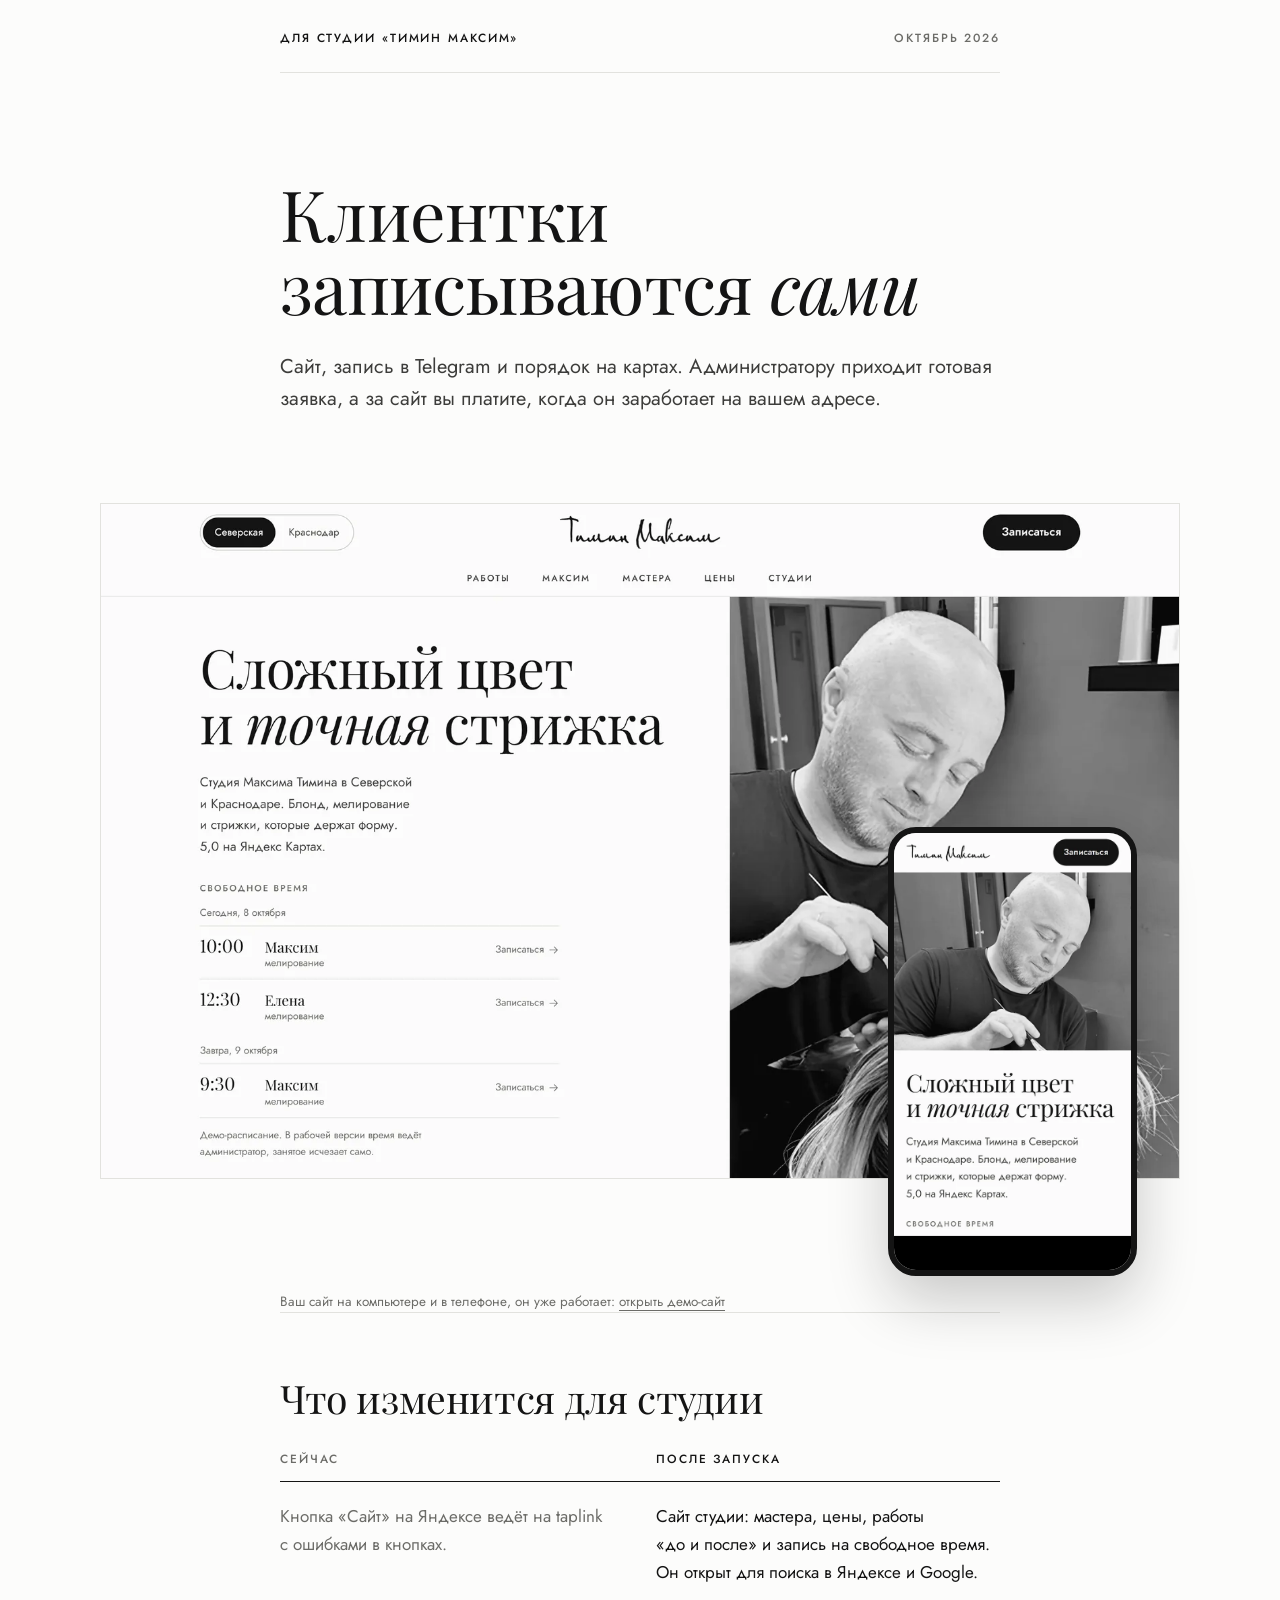
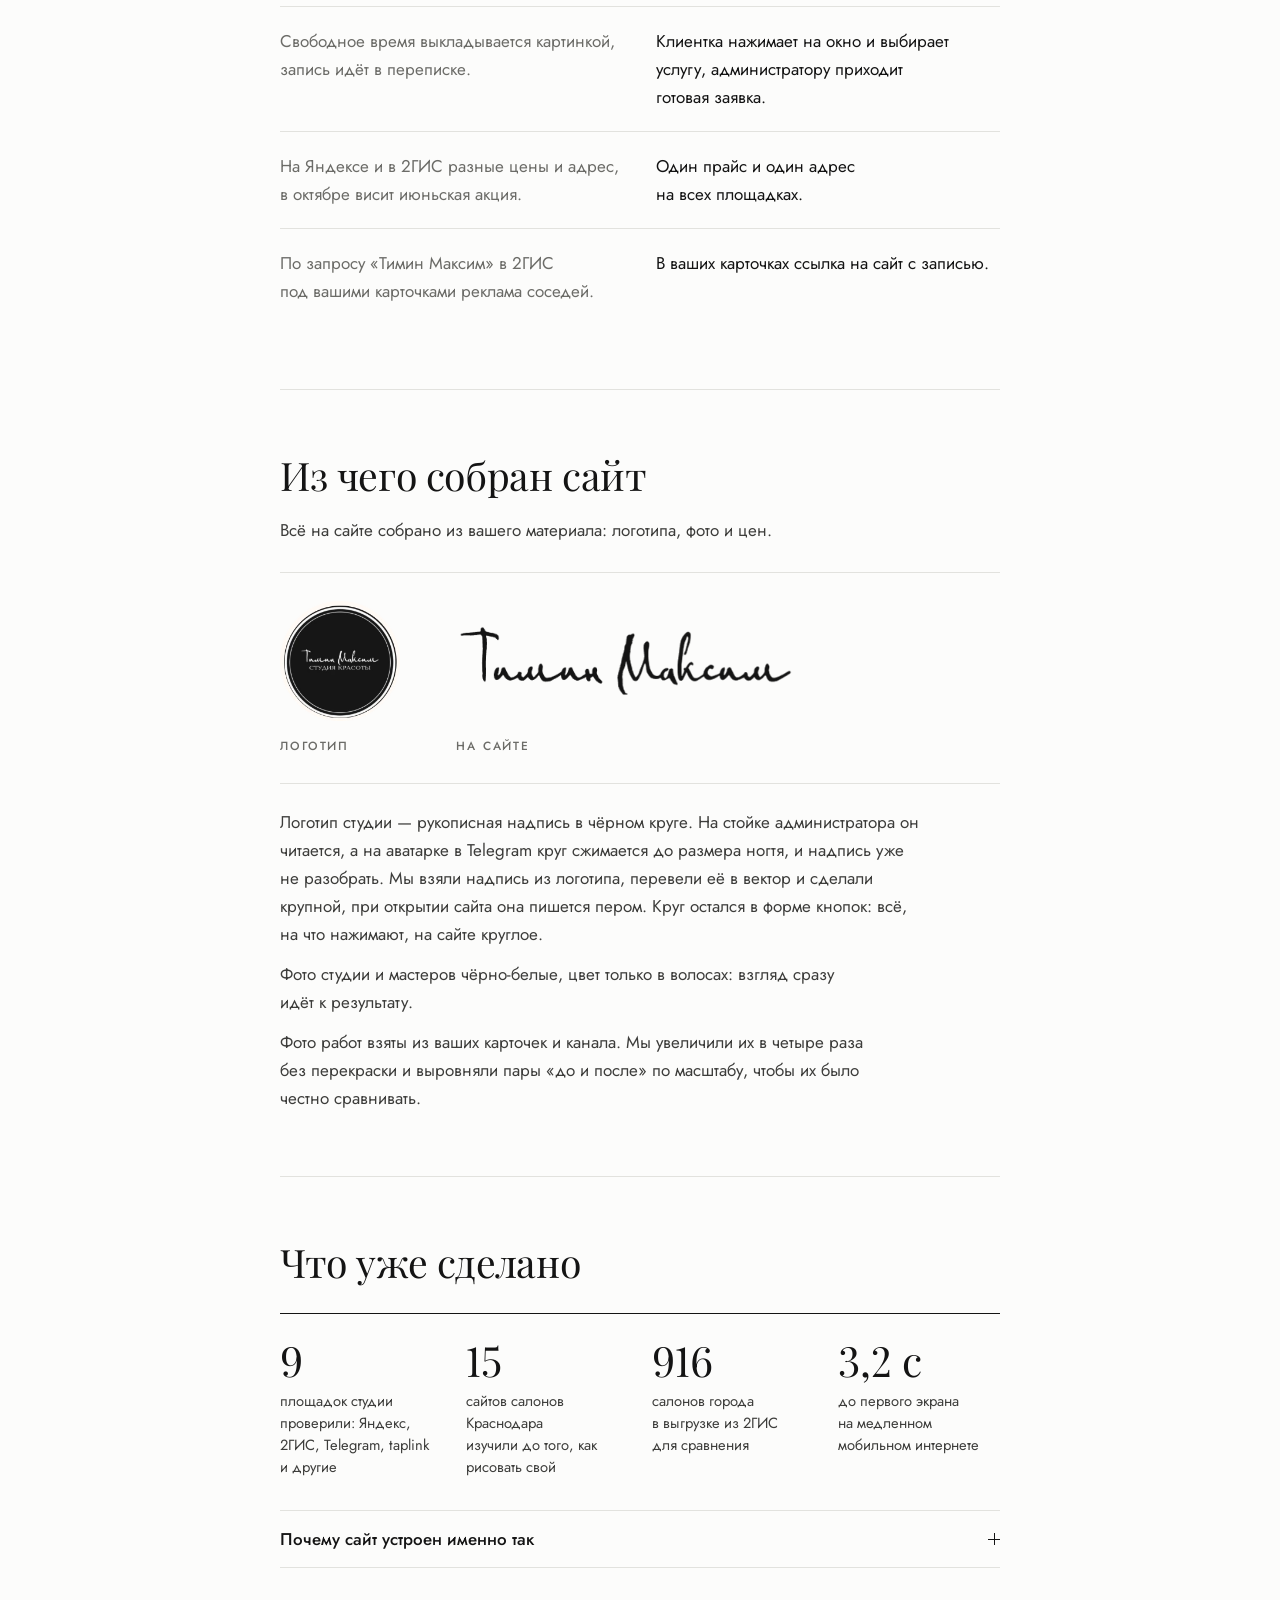
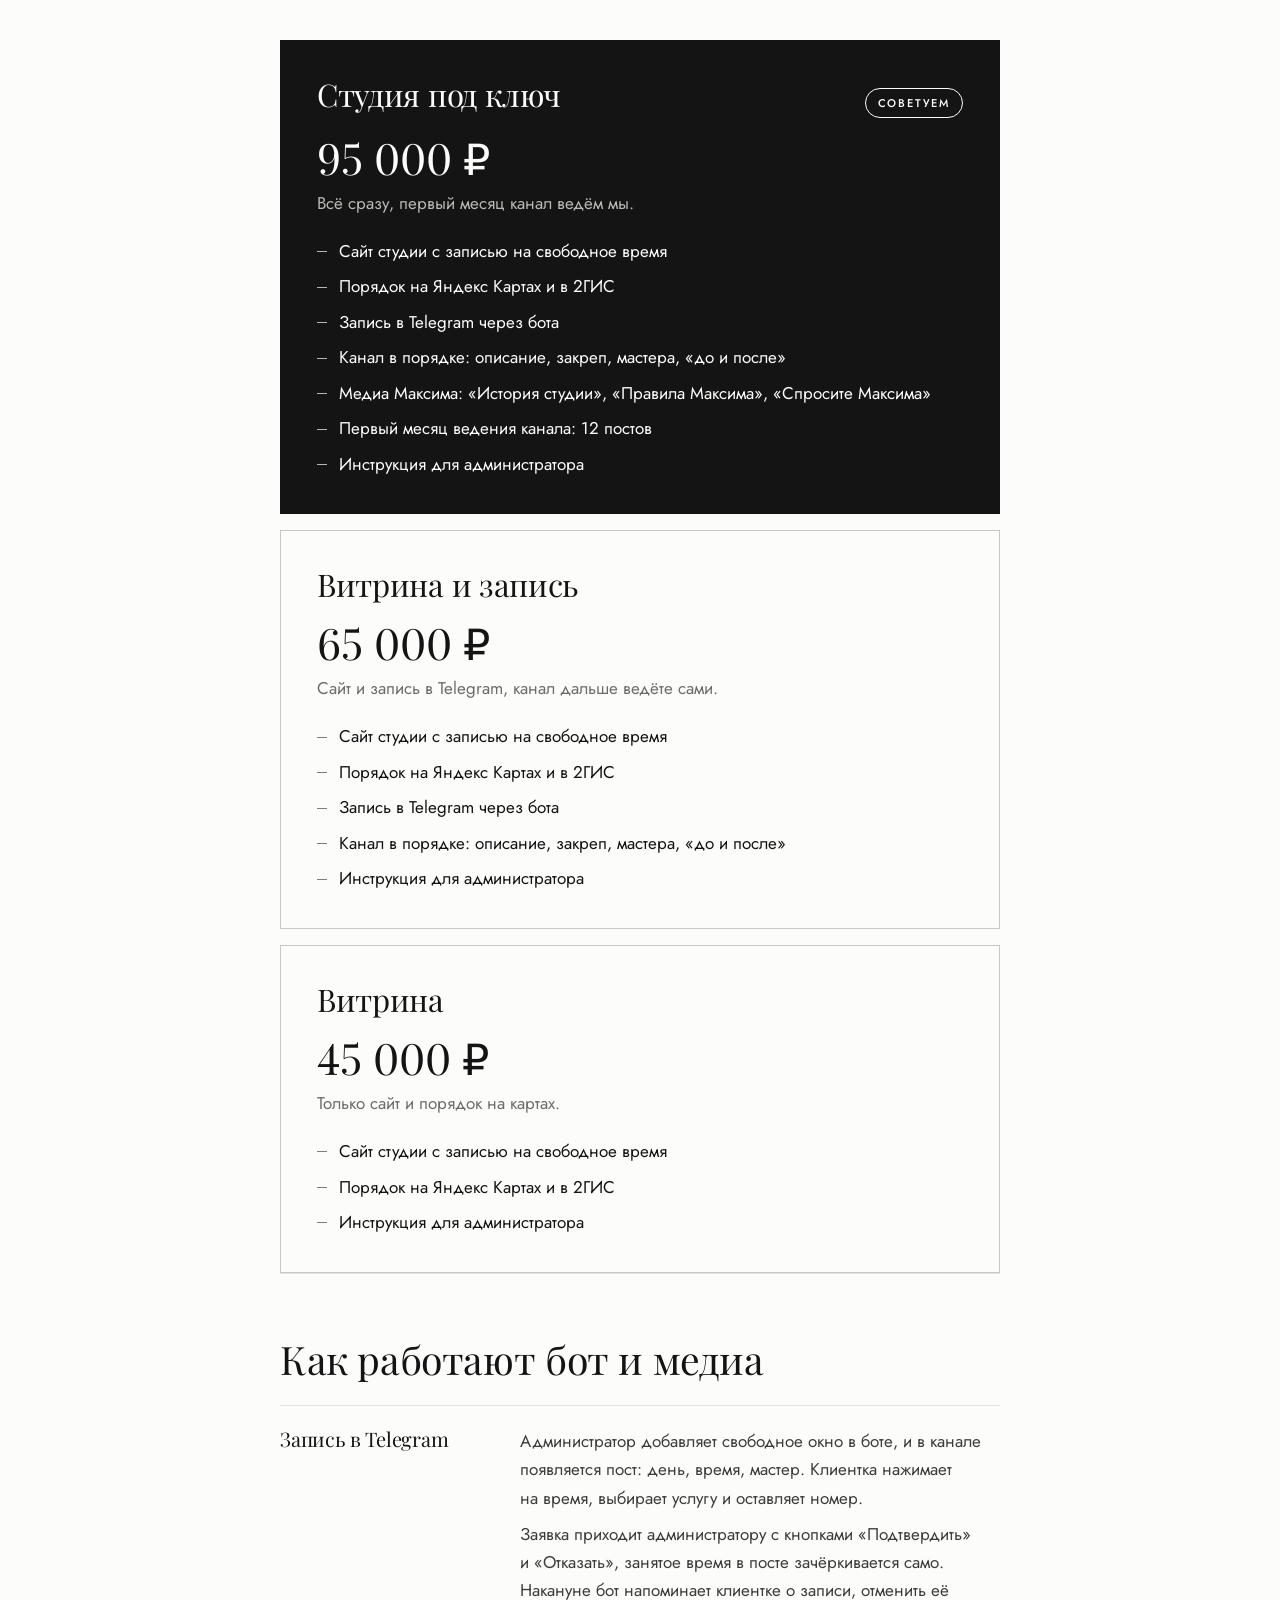
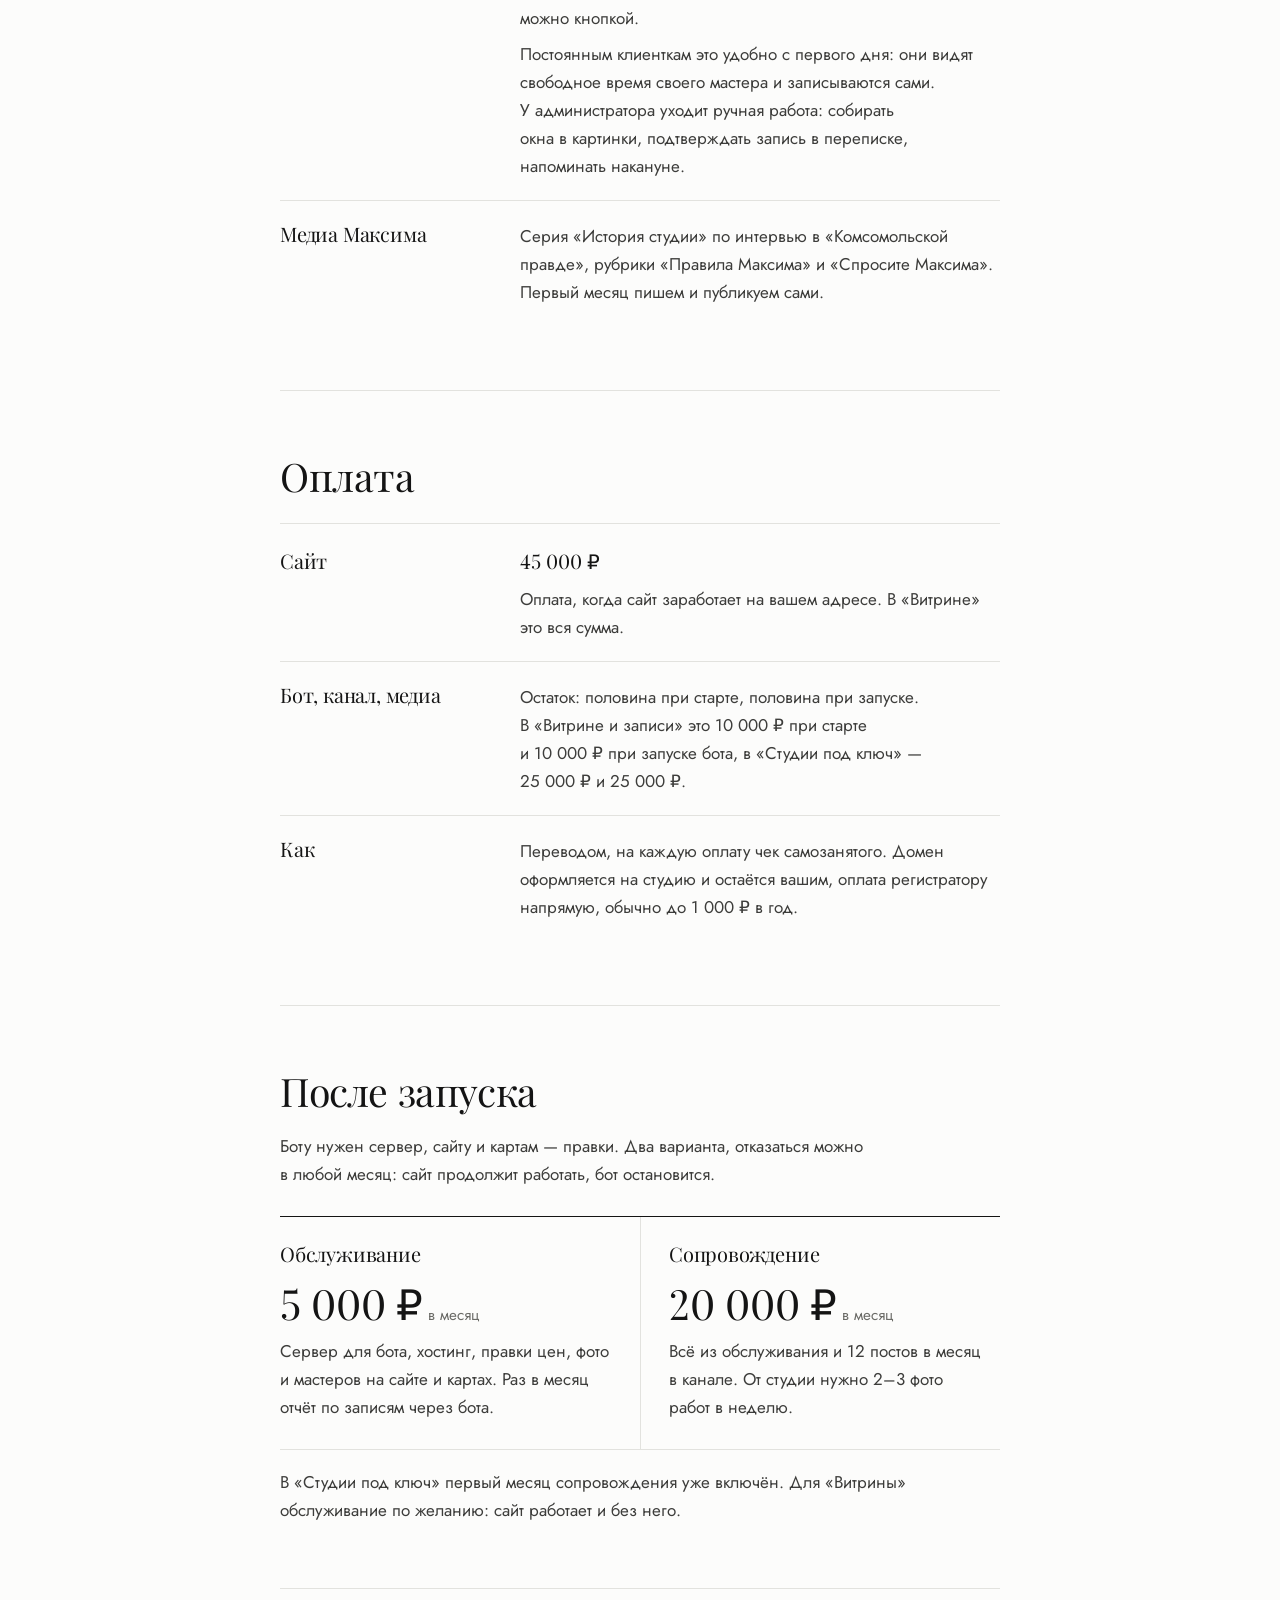
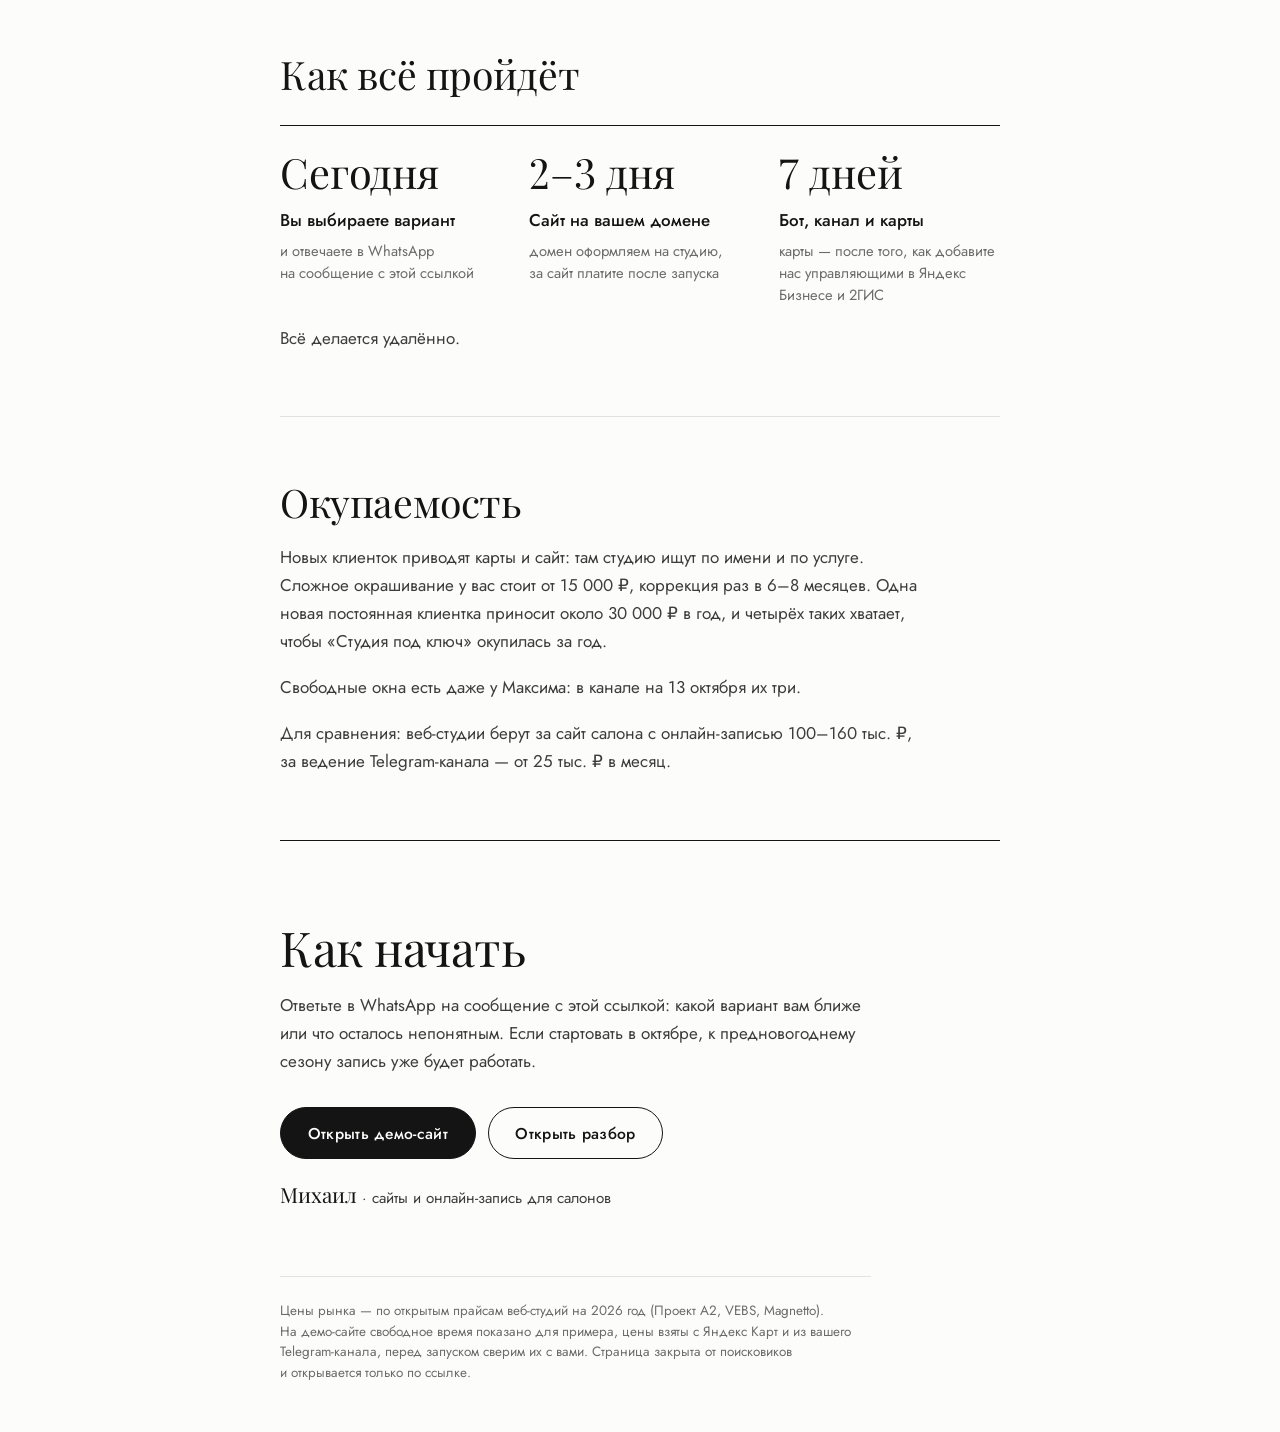
==== commit 82030c99: "Сайт 2026-10-08 03:38" ====
--- a/kp/index.html
+++ b/kp/index.html
@@ -57,6 +57,28 @@
   <p>Логотип студии — рукописная надпись в чёрном круге. На стойке администратора он читается, а на аватарке в Telegram круг сжимается до размера ногтя, и надпись уже не разобрать. Мы взяли надпись из логотипа, перевели её в вектор и сделали крупной, при открытии сайта она пишется пером. Круг остался в форме кнопок: всё, на что нажимают, на сайте круглое.</p>
   <p>Фото студии и мастеров чёрно-белые, цвет только в волосах: взгляд сразу идёт к результату.</p>
   <p>Фото работ взяты из ваших карточек и канала. Мы увеличили их в четыре раза без перекраски и выровняли пары «до и после» по масштабу, чтобы их было честно сравнивать.</p>
+</section>
+
+<section class="block done" aria-labelledby="done-h">
+  <h2 id="done-h">Что уже сделано</h2>
+  <ul class="nums">
+    <li><span class="big">9</span><span>площадок студии проверили: Яндекс, 2ГИС, Telegram, taplink и другие</span></li>
+    <li><span class="big">15</span><span>сайтов салонов Краснодара изучили до того, как рисовать свой</span></li>
+    <li><span class="big">916</span><span>салонов города в выгрузке из 2ГИС для сравнения</span></li>
+    <li><span class="big">3,2 с</span><span>до первого экрана на медленном мобильном интернете</span></li>
+  </ul>
+  <details class="why">
+    <summary>Почему сайт устроен именно так</summary>
+    <p>Сайт спроектирован под двух клиенток: новую, которая выбирает мастера, и постоянную, которой нужно свободное время своего мастера.</p>
+    <ul>
+      <li>Свободное время стоит на первом экране: первым делом клиентка ищет, когда можно прийти. Сейчас окна выкладываются картинками в сторис.</li>
+      <li>Запись уходит в ваш WhatsApp готовым сообщением: администратор работает как раньше, но без уточняющей переписки.</li>
+      <li>Две студии переключаются одной кнопкой, у каждой свои мастера, телефон и часы работы.</li>
+      <li>Цены стоят прямо у мастеров: после «когда» клиентка спрашивает «сколько».</li>
+      <li>Максим в центре сайта: к нему записываются лично, а его история уже есть в «Комсомольской правде».</li>
+      <li>Сайт открывается за три секунды на медленном мобильном интернете, а при повторном заходе работает и без сети.</li>
+    </ul>
+  </details>
 </section>
 
 <section class="plans" aria-label="Варианты">
--- a/doc.css
+++ b/doc.css
@@ -180,3 +180,20 @@
 .made-pair figcaption{margin:0;font-size:.74rem;letter-spacing:.16em;text-transform:uppercase;font-weight:500;color:var(--mute)}
 .made > p + p{margin-top:12px}
 
+/* «Что уже сделано»: четыре цифры в ряд, объяснение решений — раскрывающимся пунктом, чтобы не грузить */
+.nums{list-style:none;margin:28px 0 0;padding:24px 0 0;border-top:1px solid var(--ink);display:grid;grid-template-columns:repeat(4,minmax(0,1fr));gap:24px}
+.nums li{display:flex;flex-direction:column;gap:8px}
+.nums .big{margin:0}
+.nums li > span:last-child{color:var(--ink-2);font-size:.92rem;line-height:1.5;text-wrap:pretty}
+@media (max-width:760px){.nums{grid-template-columns:1fr 1fr;gap:24px 20px}}
+.why{margin-top:32px;border-top:1px solid var(--rule);border-bottom:1px solid var(--rule)}
+.why summary{list-style:none;cursor:pointer;display:flex;justify-content:space-between;align-items:center;gap:16px;min-height:56px;padding:12px 0;font-weight:500}
+.why summary::-webkit-details-marker{display:none}
+.why summary::after{content:"";flex:none;width:12px;height:12px;background:linear-gradient(var(--ink),var(--ink)) center/12px 1px no-repeat,linear-gradient(var(--ink),var(--ink)) center/1px 12px no-repeat;transition:transform .4s var(--ease-soft)}
+.why[open] summary::after{transform:rotate(45deg)}
+.why summary:focus-visible{outline:1px solid var(--ink);outline-offset:4px}
+.why > p{color:var(--ink-2);text-wrap:pretty;max-width:38em}
+.why ul{list-style:none;margin:16px 0 24px;padding:0;display:grid;gap:12px;max-width:38em}
+.why li{position:relative;padding-left:22px;color:var(--ink-2);line-height:1.6;text-wrap:pretty}
+.why li::before{content:"";position:absolute;left:0;top:.8em;width:10px;height:1px;background:currentColor;opacity:.55}
+
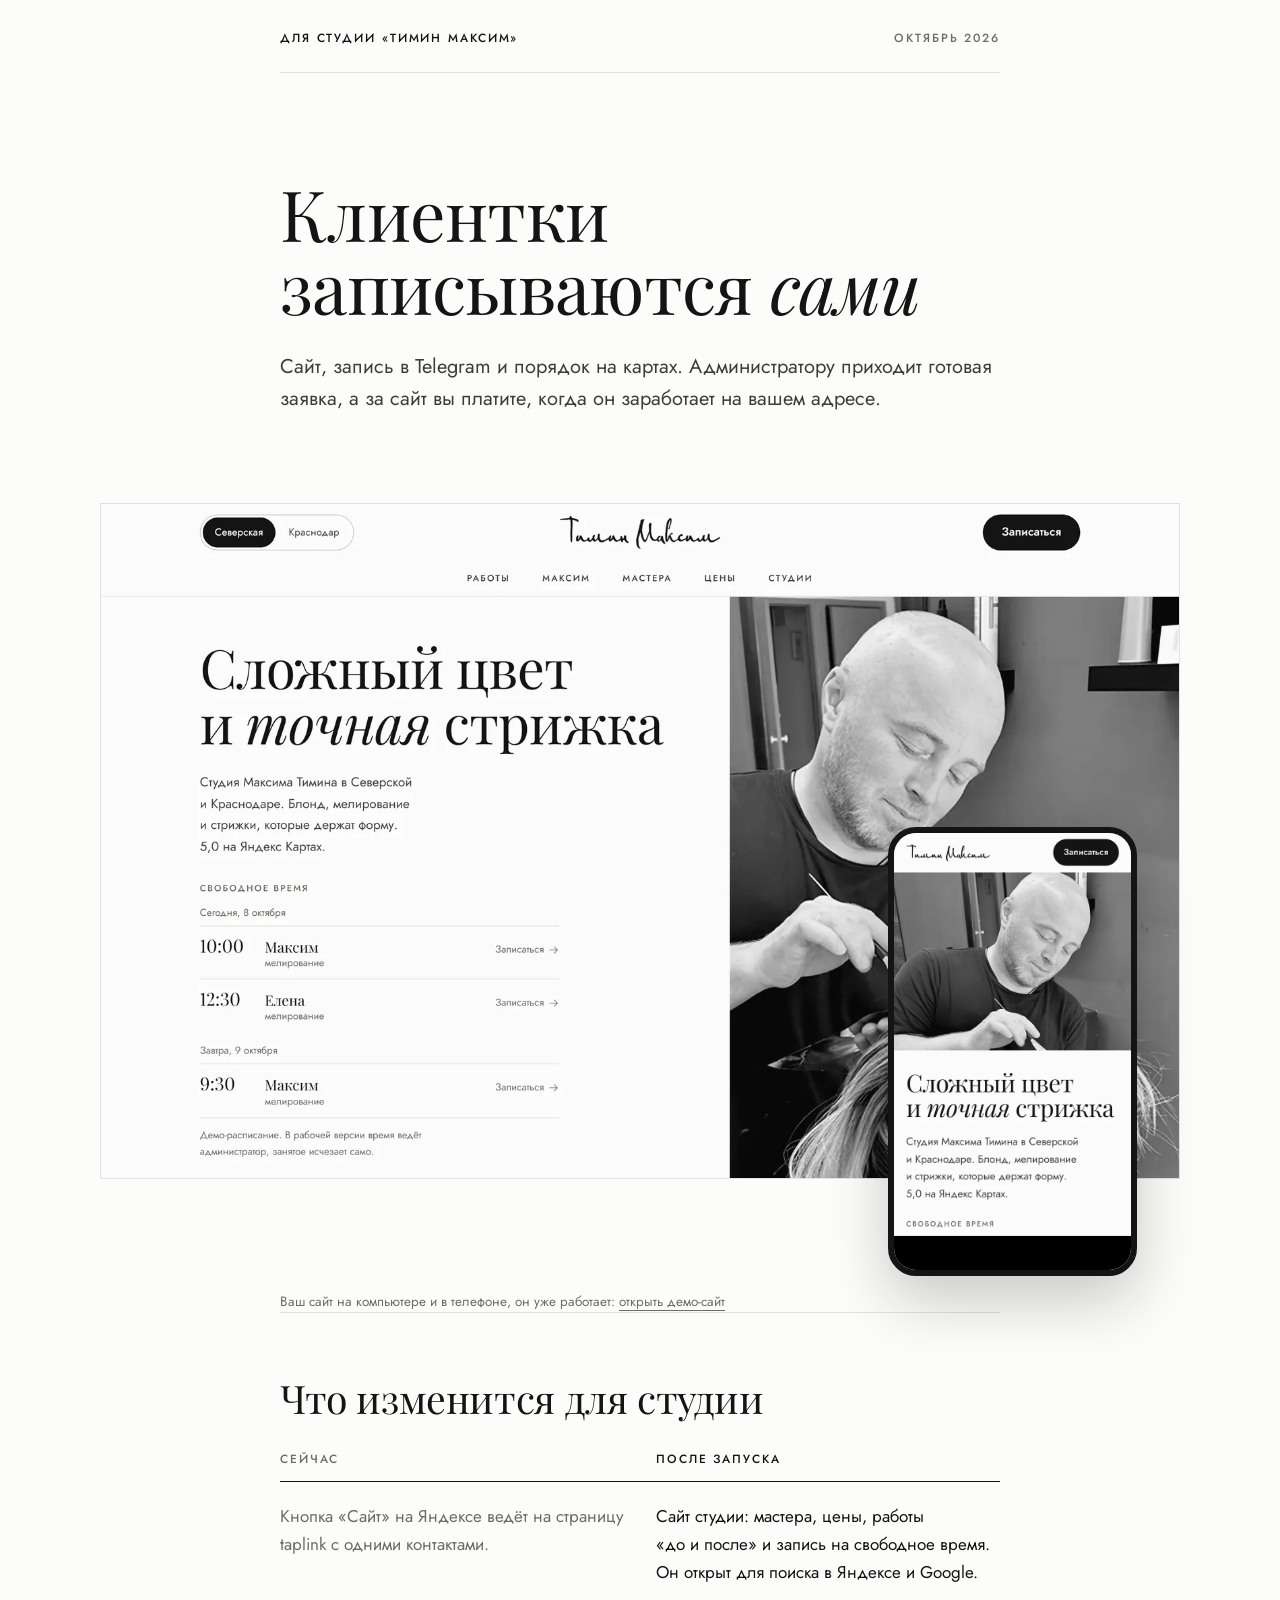
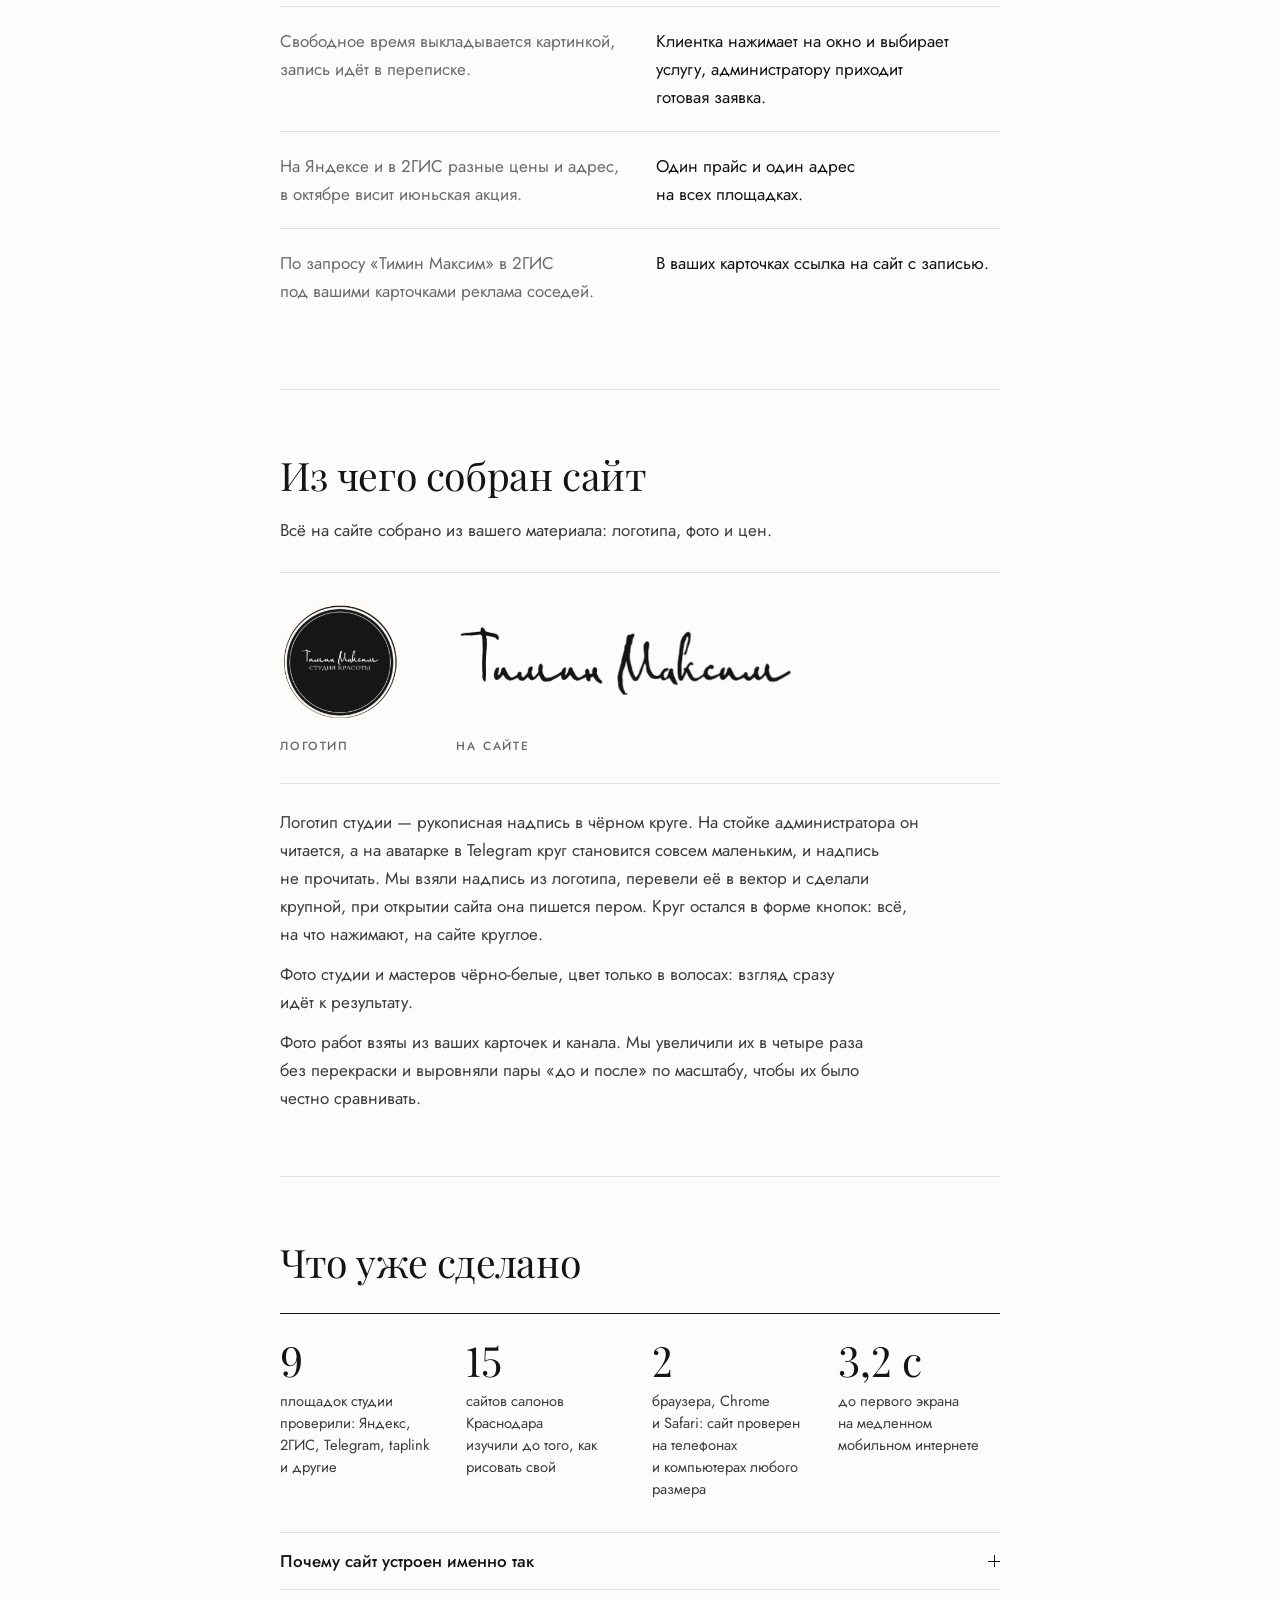
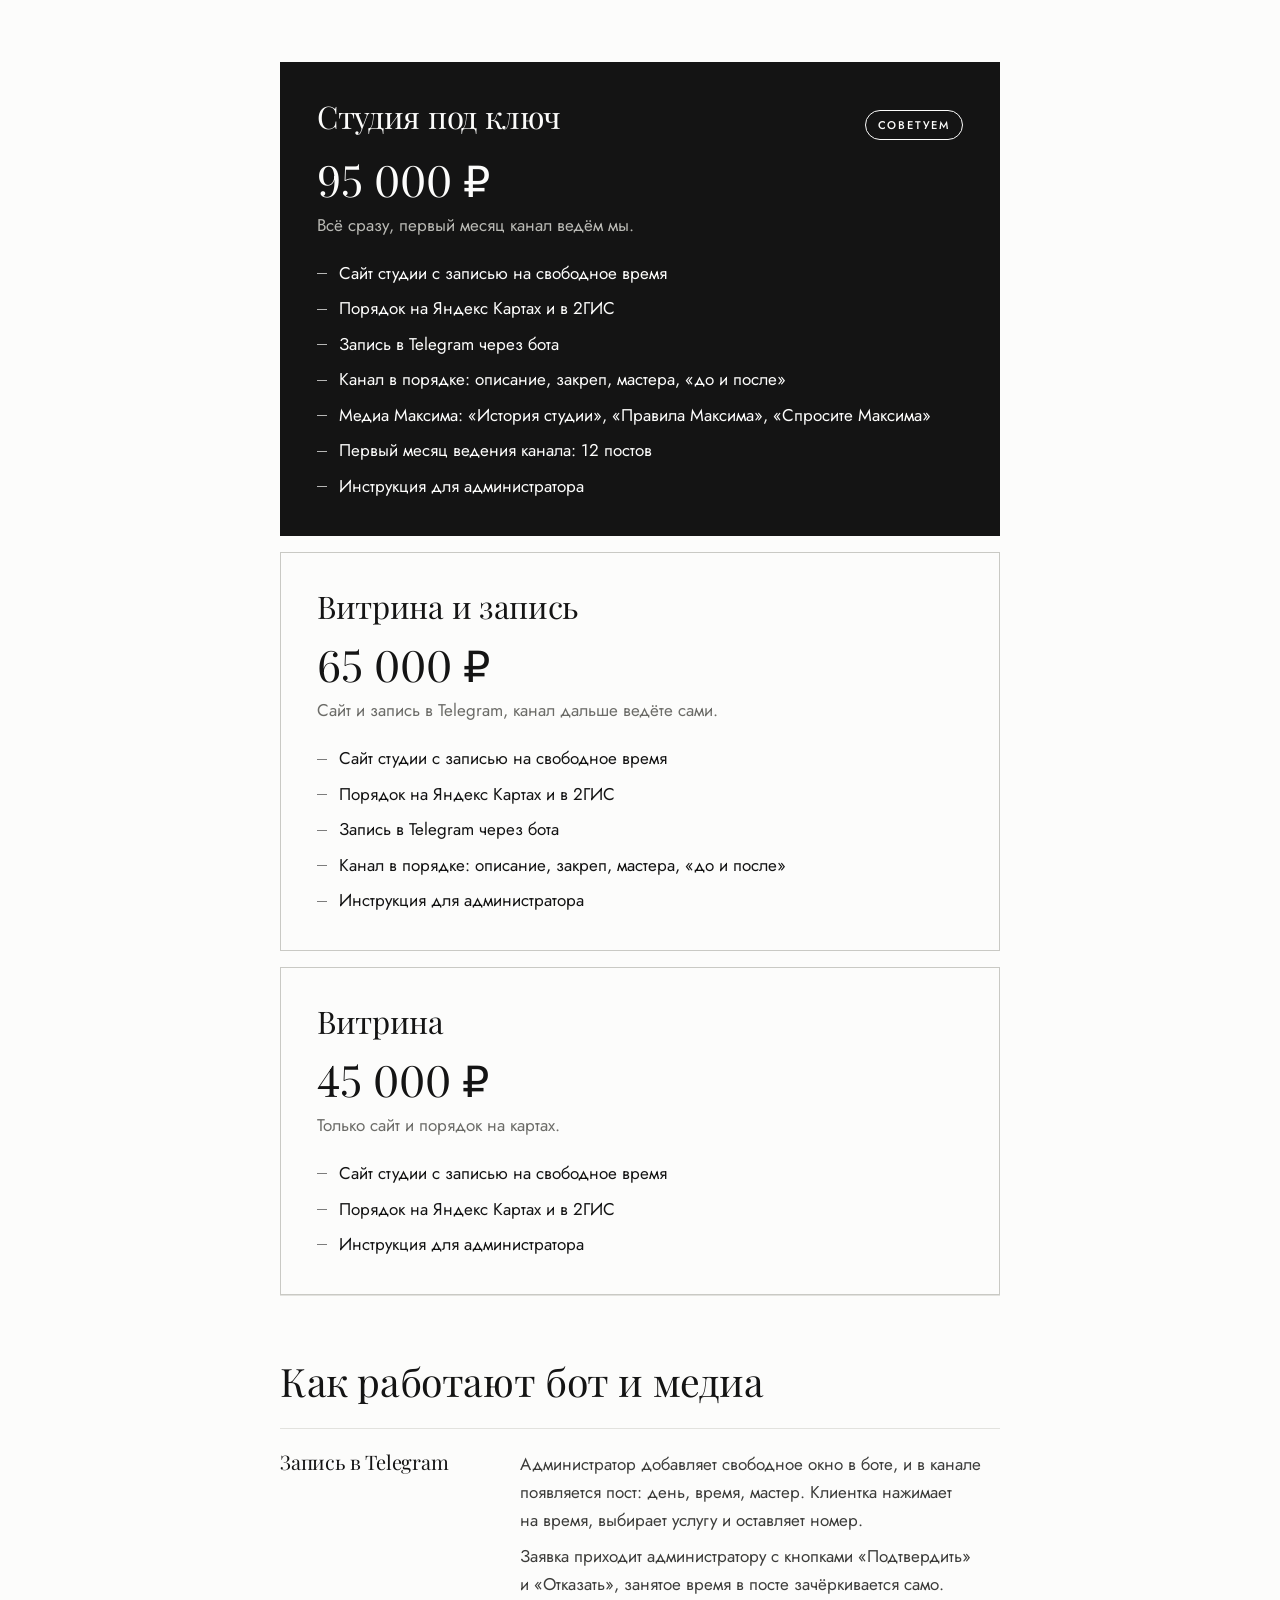
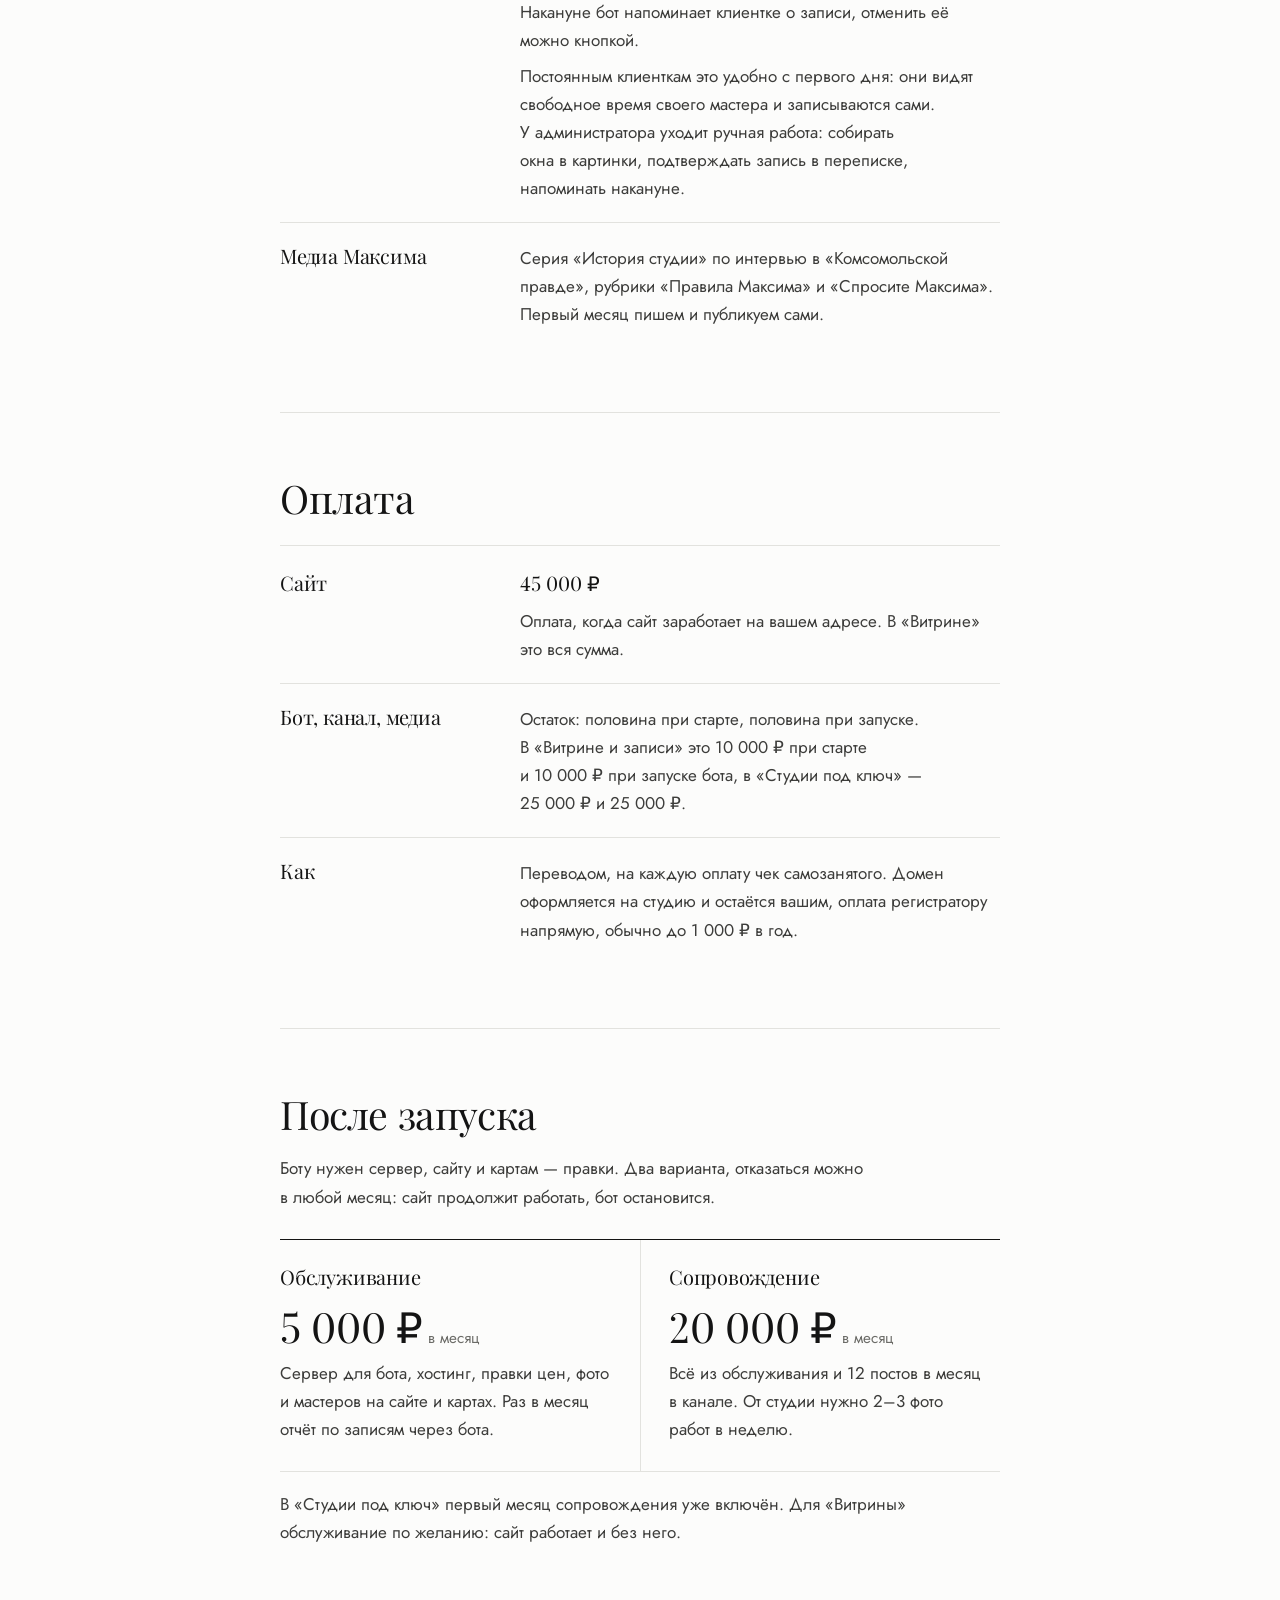
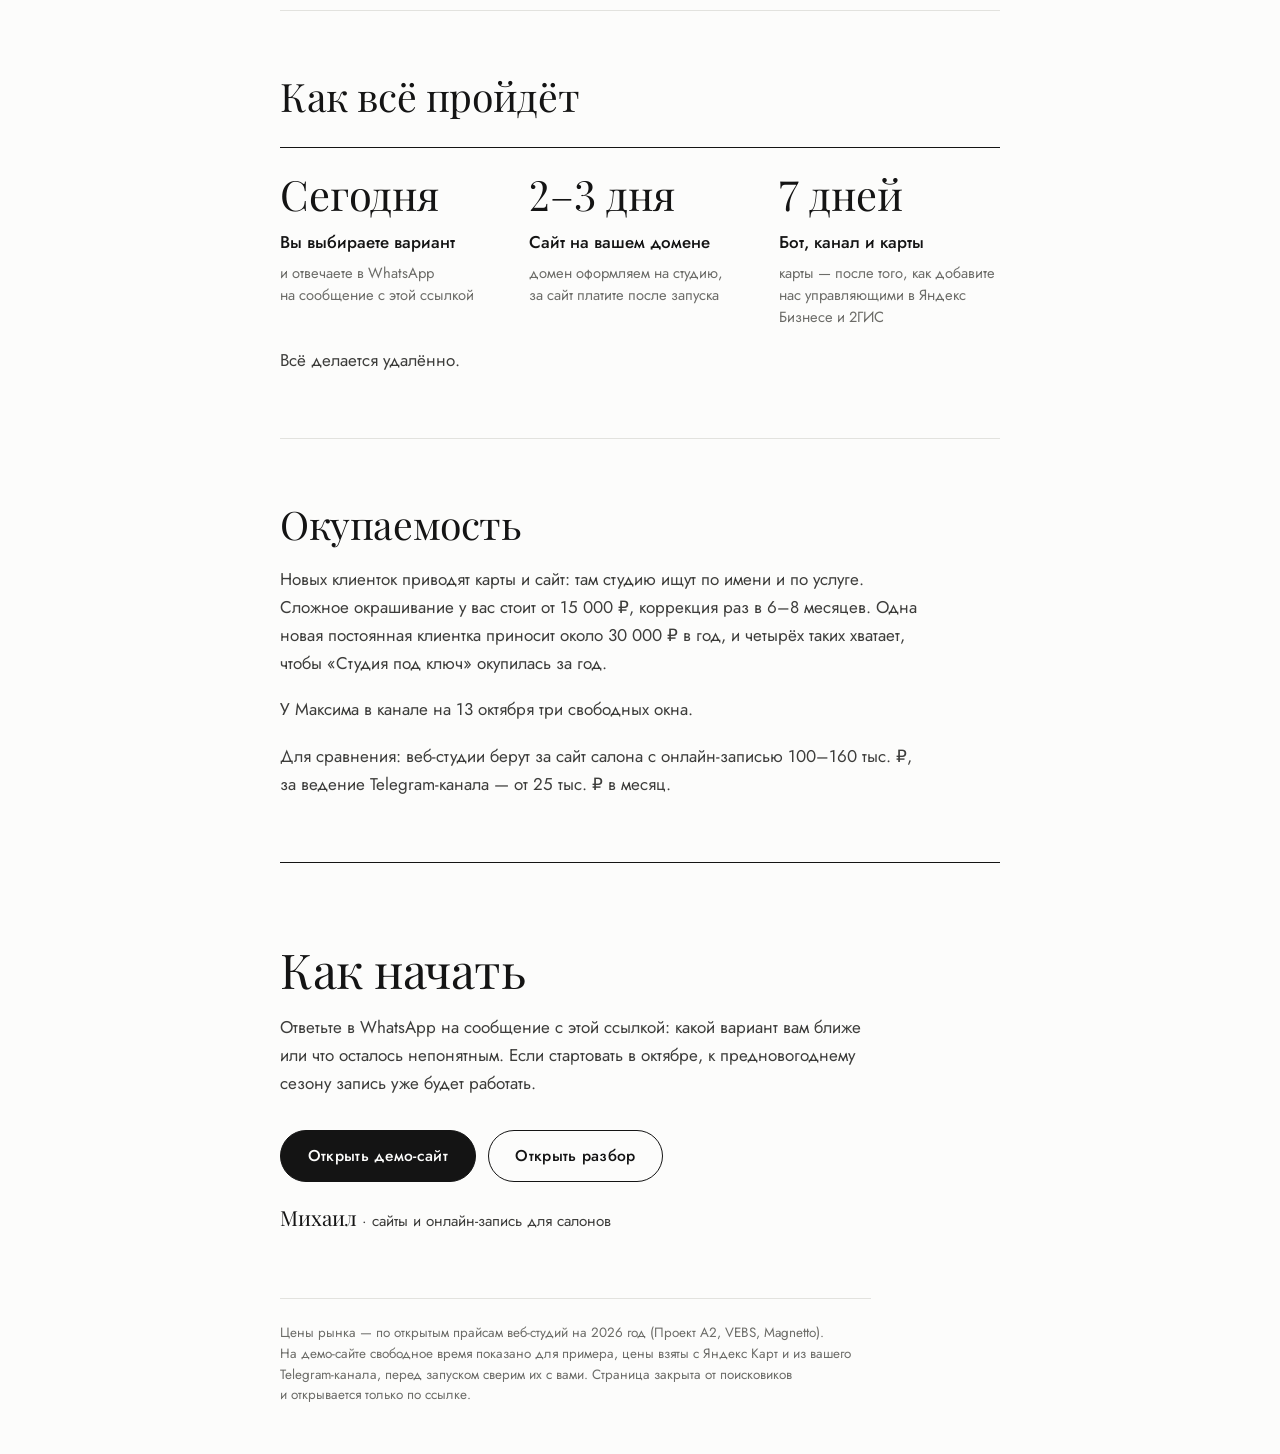
==== commit 4133a9ec: "Сайт 2026-10-08 03:43" ====
--- a/kp/index.html
+++ b/kp/index.html
@@ -41,7 +41,7 @@
 <section class="block change" aria-labelledby="change-h">
   <h2 id="change-h">Что изменится для студии</h2>
   <div class="change-head caps"><span>Сейчас</span><span>После запуска</span></div>
-  <div class="ch"><p class="was">Кнопка «Сайт» на Яндексе ведёт на taplink с ошибками в кнопках.</p><p class="now">Сайт студии: мастера, цены, работы «до и после» и запись на свободное время. Он открыт для поиска в Яндексе и Google.</p></div>
+  <div class="ch"><p class="was">Кнопка «Сайт» на Яндексе ведёт на страницу taplink с одними контактами.</p><p class="now">Сайт студии: мастера, цены, работы «до и после» и запись на свободное время. Он открыт для поиска в Яндексе и Google.</p></div>
   <div class="ch"><p class="was">Свободное время выкладывается картинкой, запись идёт в переписке.</p><p class="now">Клиентка нажимает на окно и выбирает услугу, администратору приходит готовая заявка.</p></div>
   <div class="ch"><p class="was">На Яндексе и в 2ГИС разные цены и адрес, в октябре висит июньская акция.</p><p class="now">Один прайс и один адрес на всех площадках.</p></div>
   <div class="ch"><p class="was">По запросу «Тимин Максим» в 2ГИС под вашими карточками реклама соседей.</p><p class="now">В ваших карточках ссылка на сайт с записью.</p></div>
@@ -54,7 +54,7 @@
     <figure><picture><source type="image/webp" srcset="img/logo-round.webp"><img class="made-logo" src="img/logo-round.png" width="208" height="208" alt="Логотип студии: рукописная надпись «Тимин Максим» в чёрном круге" loading="lazy"></picture><figcaption>Логотип</figcaption></figure>
     <figure><picture><source type="image/webp" srcset="img/wordmark.webp"><img class="made-word" src="img/wordmark.png" width="441" height="101" alt="Та же надпись на сайте: крупно, без круга" loading="lazy"></picture><figcaption>На сайте</figcaption></figure>
   </div>
-  <p>Логотип студии — рукописная надпись в чёрном круге. На стойке администратора он читается, а на аватарке в Telegram круг сжимается до размера ногтя, и надпись уже не разобрать. Мы взяли надпись из логотипа, перевели её в вектор и сделали крупной, при открытии сайта она пишется пером. Круг остался в форме кнопок: всё, на что нажимают, на сайте круглое.</p>
+  <p>Логотип студии — рукописная надпись в чёрном круге. На стойке администратора он читается, а на аватарке в Telegram круг становится совсем маленьким, и надпись не прочитать. Мы взяли надпись из логотипа, перевели её в вектор и сделали крупной, при открытии сайта она пишется пером. Круг остался в форме кнопок: всё, на что нажимают, на сайте круглое.</p>
   <p>Фото студии и мастеров чёрно-белые, цвет только в волосах: взгляд сразу идёт к результату.</p>
   <p>Фото работ взяты из ваших карточек и канала. Мы увеличили их в четыре раза без перекраски и выровняли пары «до и после» по масштабу, чтобы их было честно сравнивать.</p>
 </section>
@@ -64,7 +64,7 @@
   <ul class="nums">
     <li><span class="big">9</span><span>площадок студии проверили: Яндекс, 2ГИС, Telegram, taplink и другие</span></li>
     <li><span class="big">15</span><span>сайтов салонов Краснодара изучили до того, как рисовать свой</span></li>
-    <li><span class="big">916</span><span>салонов города в выгрузке из 2ГИС для сравнения</span></li>
+    <li><span class="big">2</span><span>браузера, Chrome и Safari: сайт проверен на телефонах и компьютерах любого размера</span></li>
     <li><span class="big">3,2 с</span><span>до первого экрана на медленном мобильном интернете</span></li>
   </ul>
   <details class="why">
@@ -76,7 +76,7 @@
       <li>Две студии переключаются одной кнопкой, у каждой свои мастера, телефон и часы работы.</li>
       <li>Цены стоят прямо у мастеров: после «когда» клиентка спрашивает «сколько».</li>
       <li>Максим в центре сайта: к нему записываются лично, а его история уже есть в «Комсомольской правде».</li>
-      <li>Сайт открывается за три секунды на медленном мобильном интернете, а при повторном заходе работает и без сети.</li>
+      <li>При повторном заходе сайт открывается за доли секунды, даже без интернета.</li>
     </ul>
   </details>
 </section>
@@ -160,7 +160,7 @@
 <section class="block">
   <h2>Окупаемость</h2>
   <p>Новых клиенток приводят карты и сайт: там студию ищут по имени и по услуге. Сложное окрашивание у вас стоит от 15 000 ₽, коррекция раз в 6–8 месяцев. Одна новая постоянная клиентка приносит около 30 000 ₽ в год, и четырёх таких хватает, чтобы «Студия под ключ» окупилась за год.</p>
-  <p>Свободные окна есть даже у Максима: в канале на 13 октября их три.</p>
+  <p>У Максима в канале на 13 октября три свободных окна.</p>
   <p>Для сравнения: веб-студии берут за сайт салона с онлайн-записью 100–160 тыс. ₽, за ведение Telegram-канала — от 25 тыс. ₽ в месяц.</p>
 </section>
 
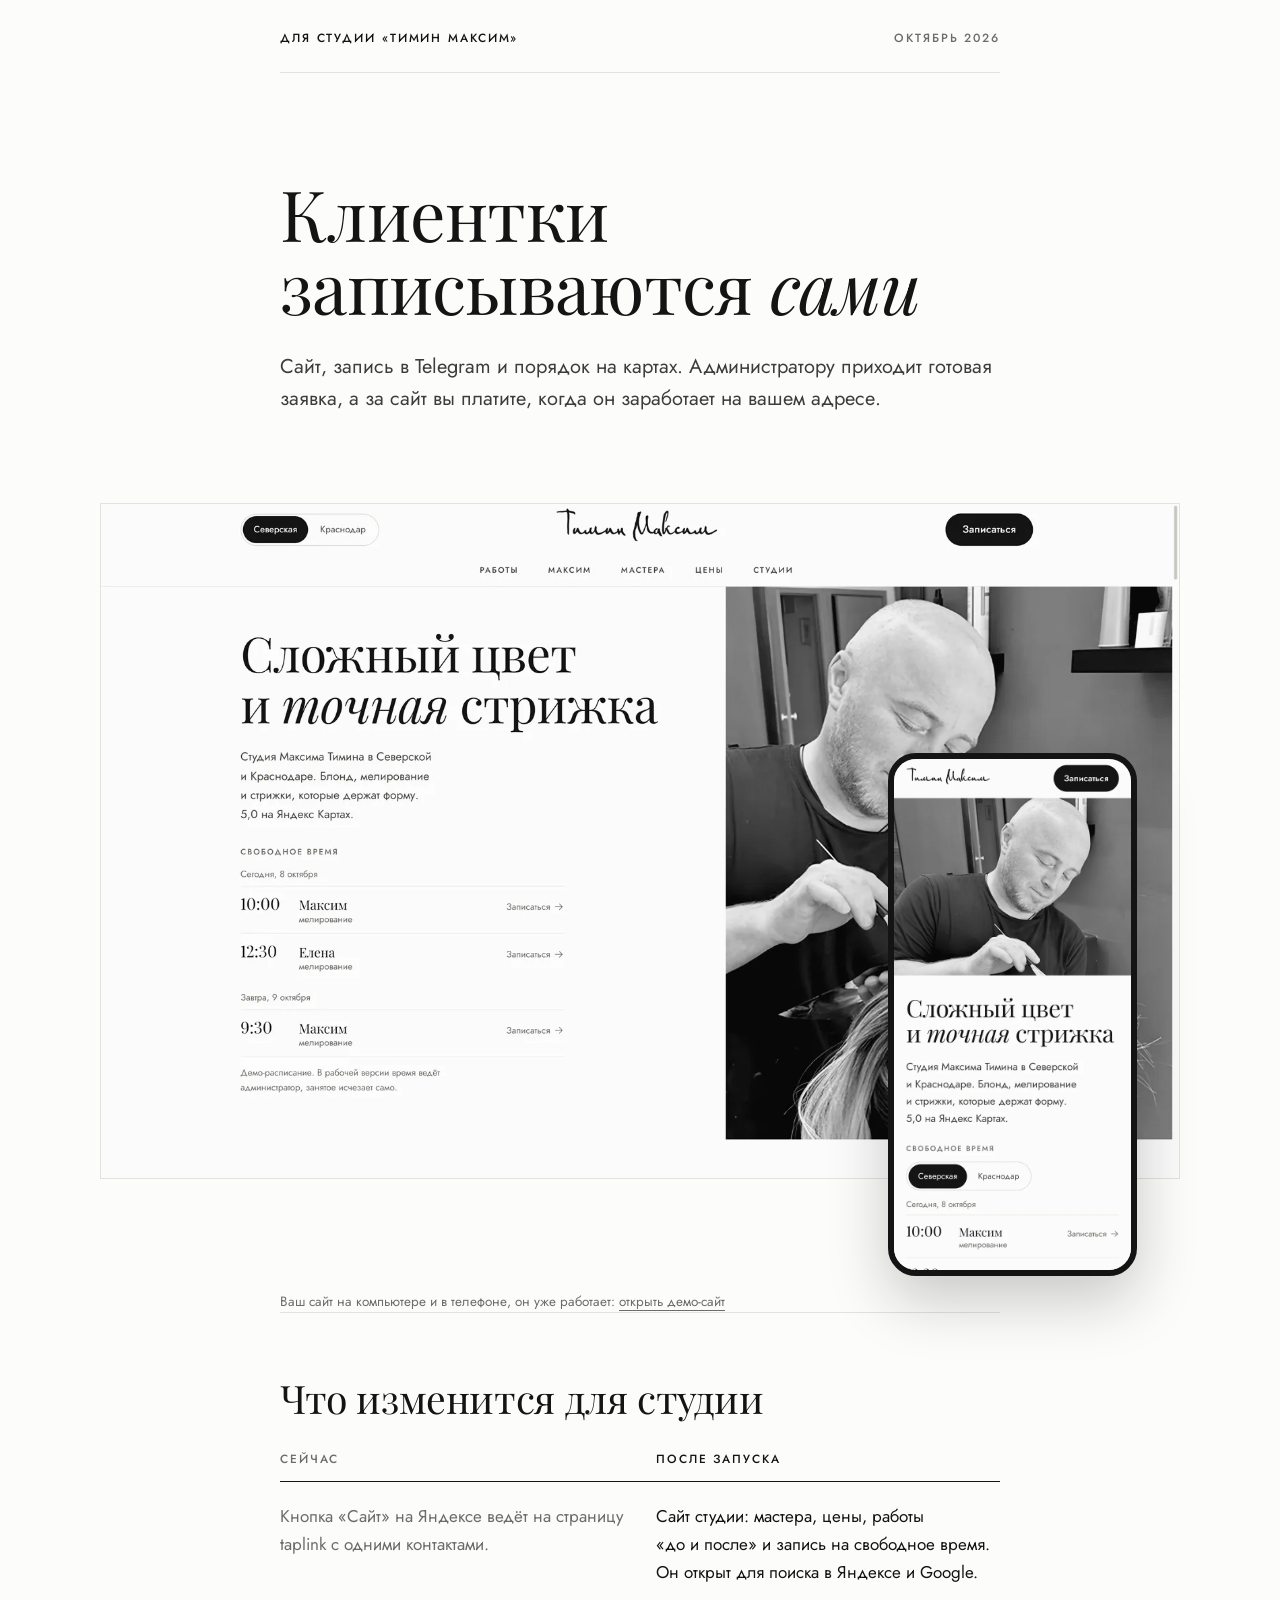
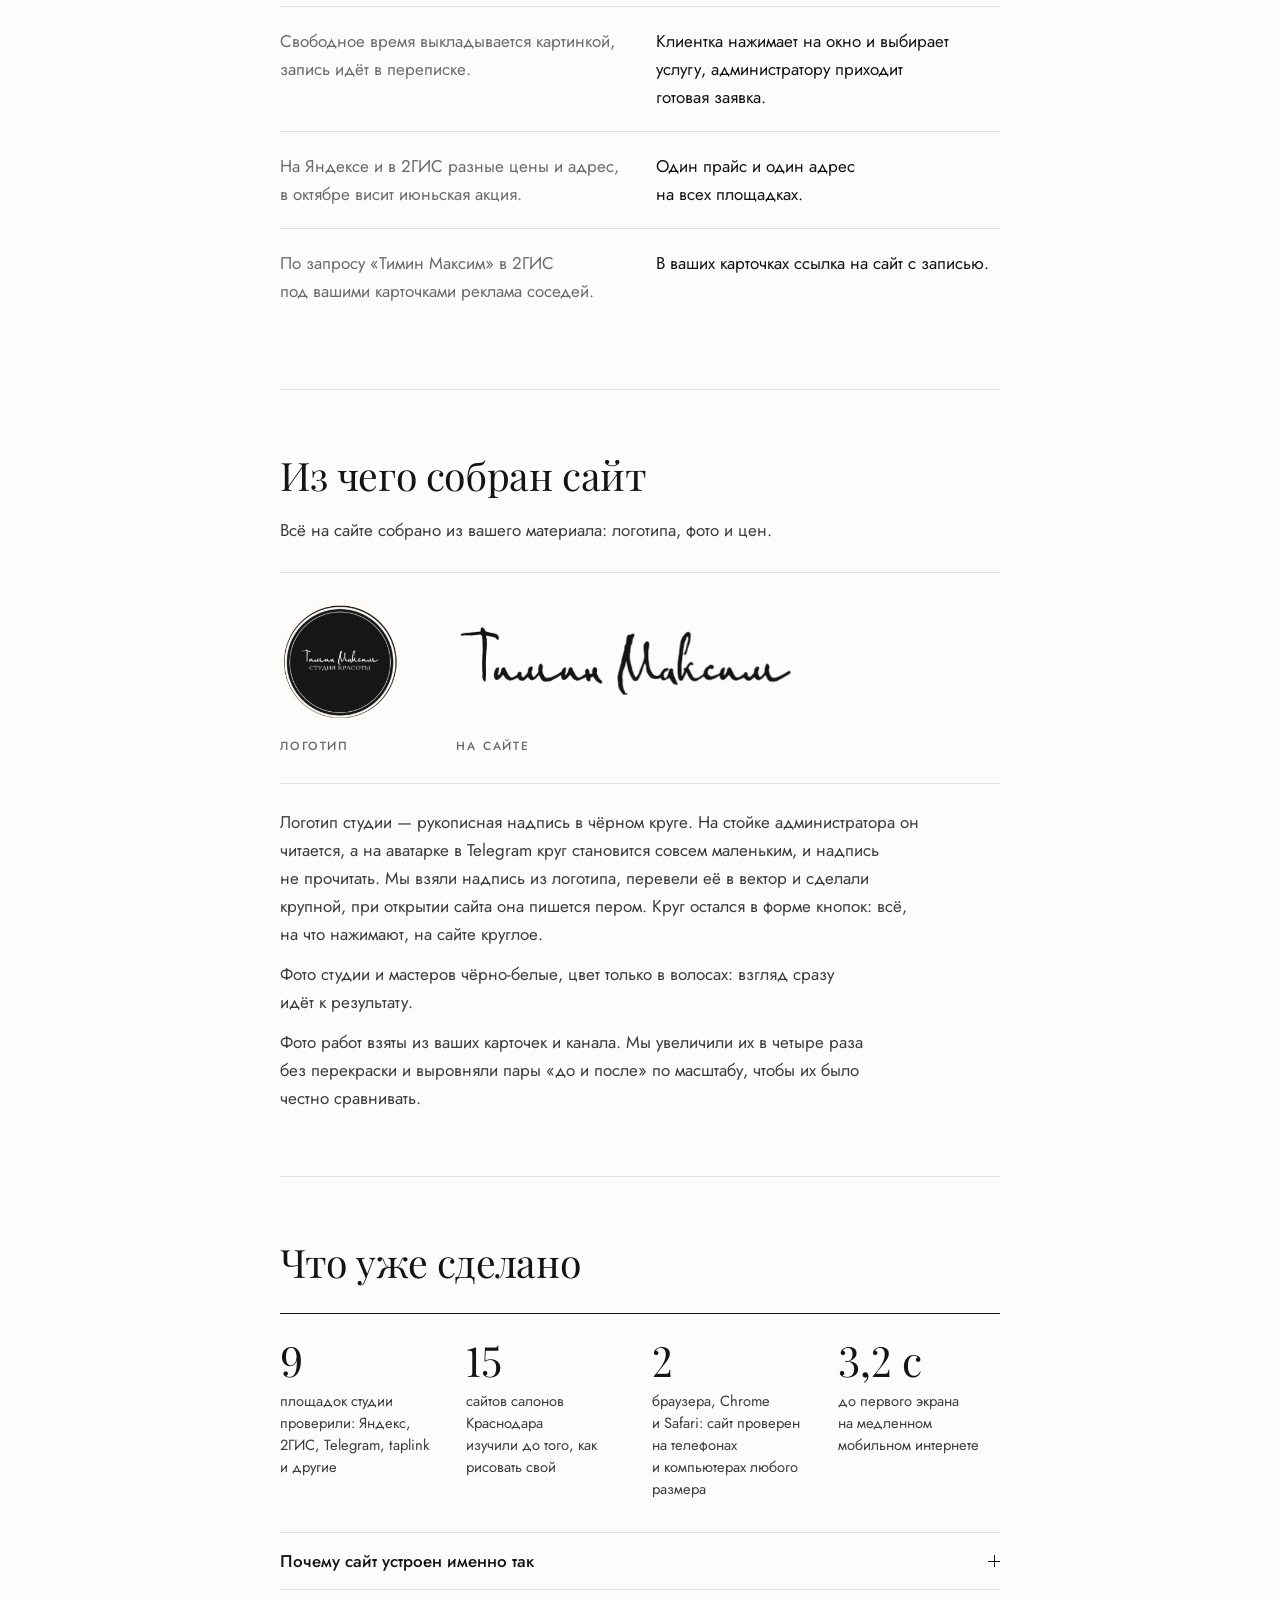
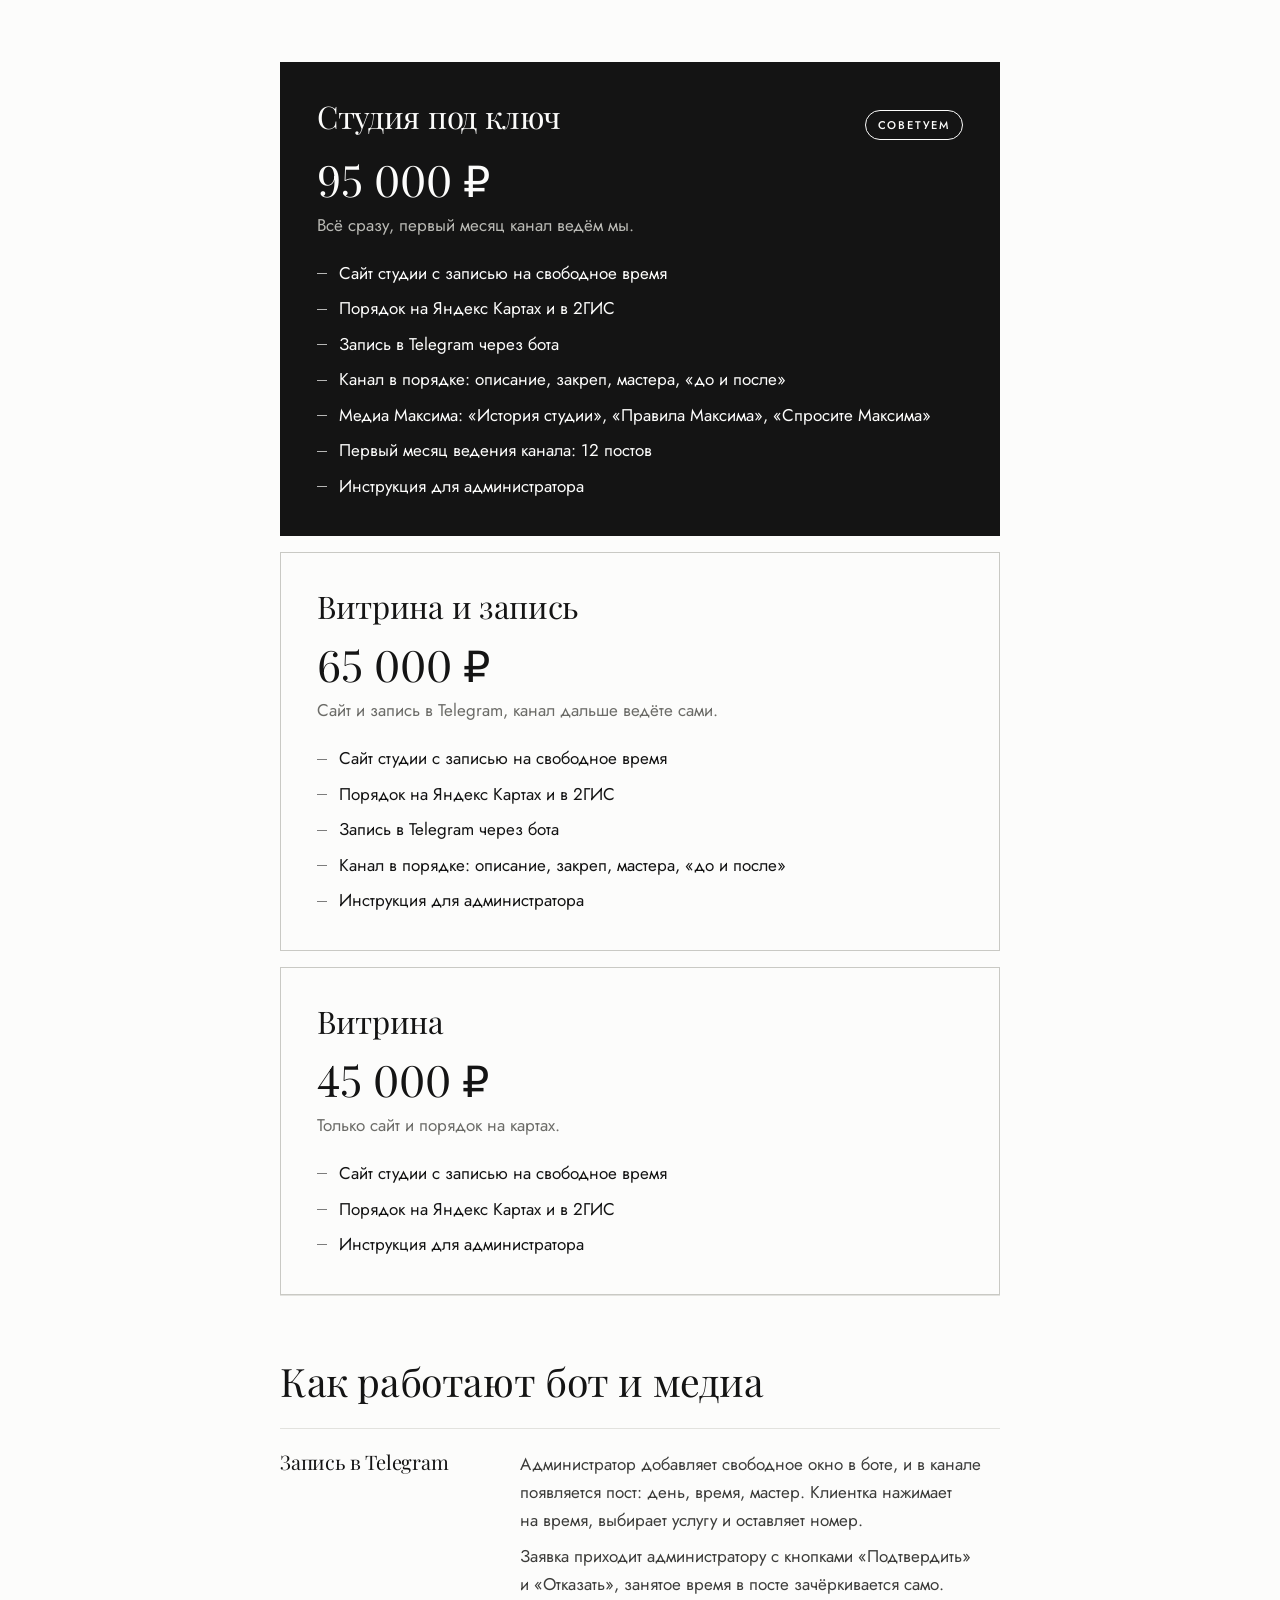
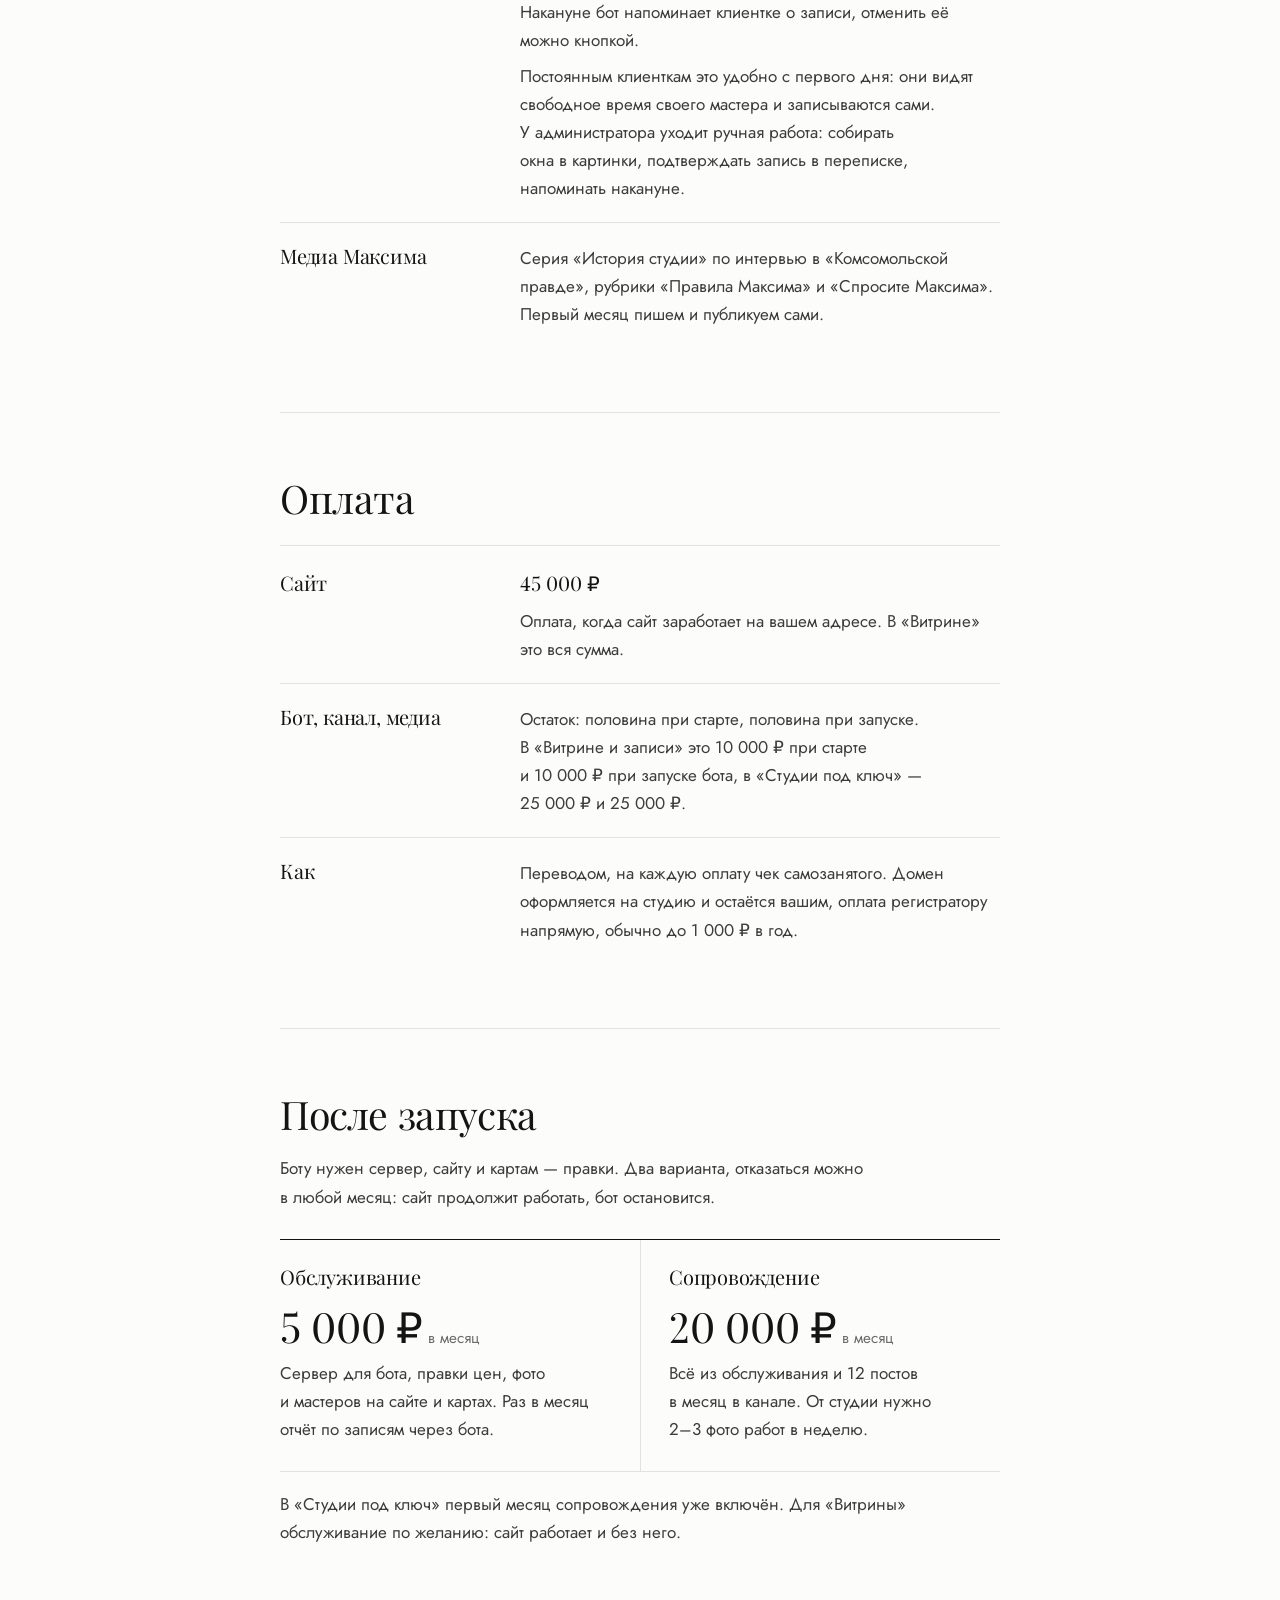
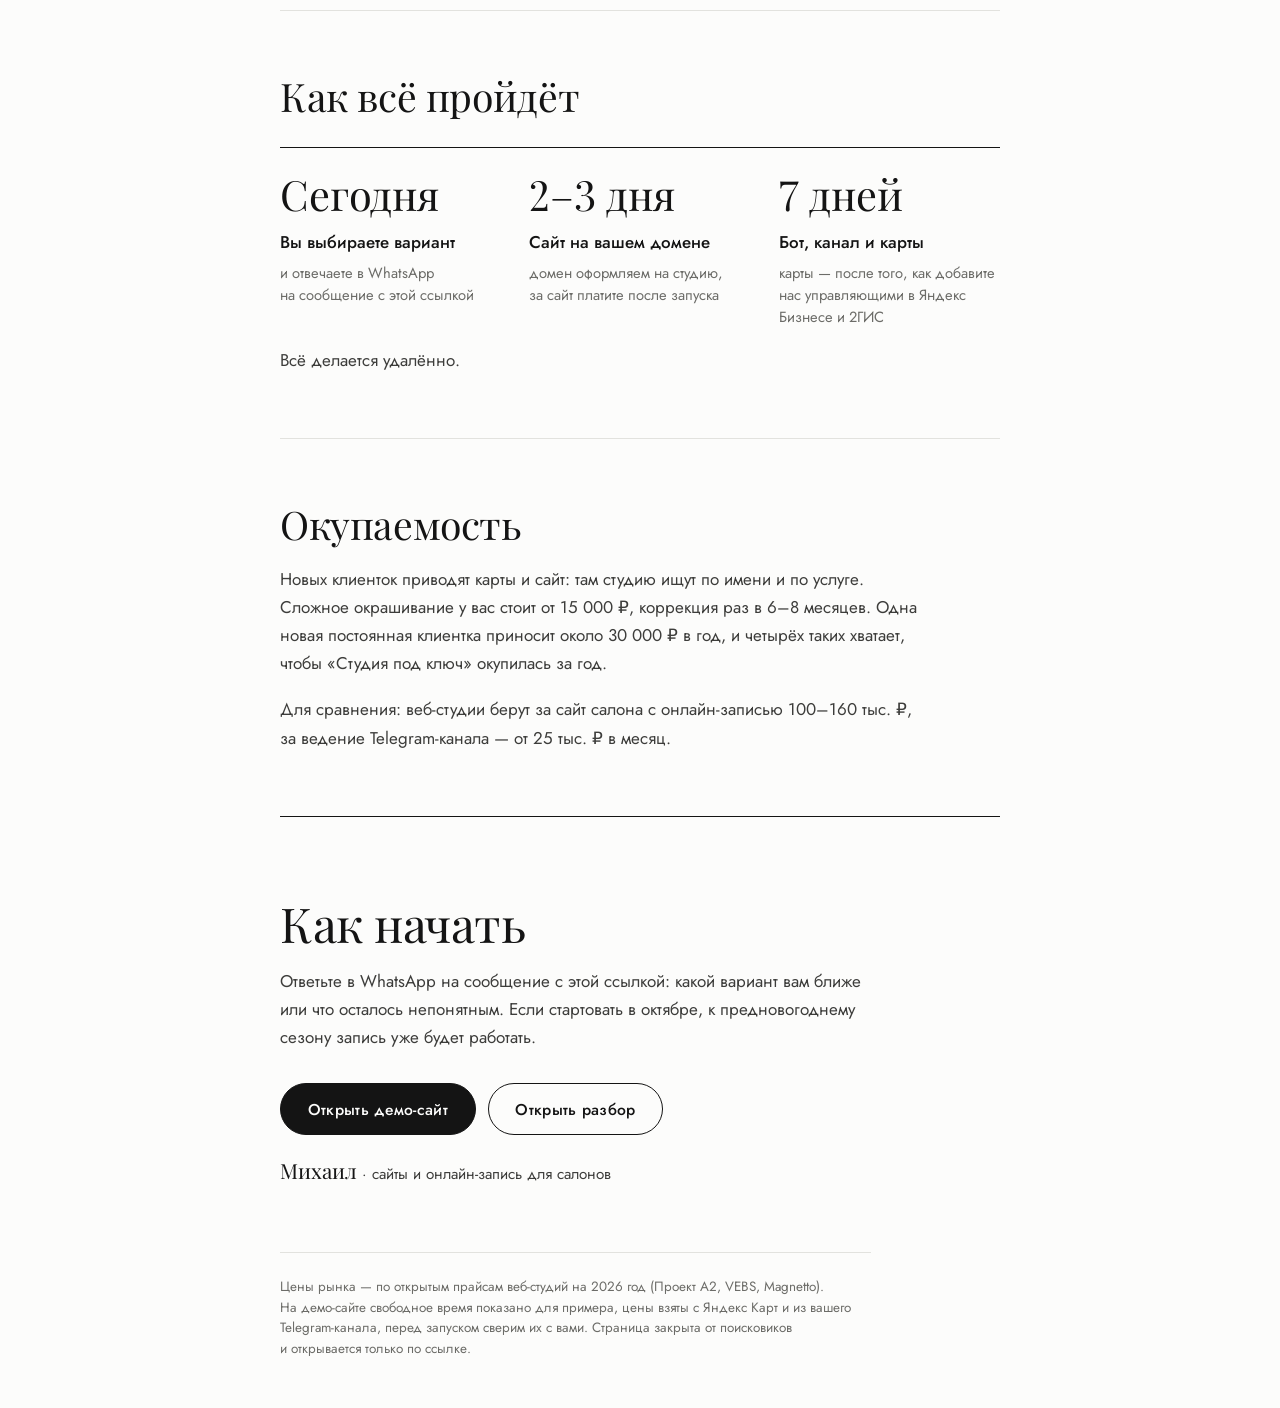
==== commit 890bbac7: "Сайт 2026-10-08 04:34" ====
--- a/kp/index.html
+++ b/kp/index.html
@@ -33,7 +33,7 @@
 <figure class="screens">
   <a class="screens-link" href="../" aria-label="Открыть демо-сайт">
     <picture><source type="image/webp" srcset="img/site-desktop.webp"><img class="desk" src="img/site-desktop.jpg" width="1600" height="1000" alt="Демо-сайт студии на компьютере: «Сложный цвет и точная стрижка», свободное время и запись"></picture>
-    <picture><source type="image/webp" srcset="img/site-phone.webp"><img class="phone" src="img/site-phone.jpg" width="600" height="1108" alt="Тот же сайт на телефоне"></picture>
+    <picture><source type="image/webp" srcset="img/site-phone.webp"><img class="phone" src="img/site-phone.jpg" width="600" height="1298" alt="Тот же сайт на телефоне"></picture>
   </a>
   <figcaption>Ваш сайт на компьютере и в телефоне, он уже работает: <a href="../">открыть демо-сайт</a></figcaption>
 </figure>
@@ -71,12 +71,12 @@
     <summary>Почему сайт устроен именно так</summary>
     <p>Сайт спроектирован под двух клиенток: новую, которая выбирает мастера, и постоянную, которой нужно свободное время своего мастера.</p>
     <ul>
-      <li>Свободное время стоит на первом экране: первым делом клиентка ищет, когда можно прийти. Сейчас окна выкладываются картинками в сторис.</li>
+      <li>Свободное время стоит на первом экране: первым делом клиентка ищет, когда можно прийти. Сейчас окна выкладываются в канал картинкой.</li>
       <li>Запись уходит в ваш WhatsApp готовым сообщением: администратор работает как раньше, но без уточняющей переписки.</li>
       <li>Две студии переключаются одной кнопкой, у каждой свои мастера, телефон и часы работы.</li>
       <li>Цены стоят прямо у мастеров: после «когда» клиентка спрашивает «сколько».</li>
       <li>Максим в центре сайта: к нему записываются лично, а его история уже есть в «Комсомольской правде».</li>
-      <li>При повторном заходе сайт открывается за доли секунды, даже без интернета.</li>
+      <li>При повторном заходе сайт открывается за доли секунды, даже без интернета.</li>
     </ul>
   </details>
 </section>
@@ -141,8 +141,8 @@
   <h2>После запуска</h2>
   <p>Боту нужен сервер, сайту и картам — правки. Два варианта, отказаться можно в любой месяц: сайт продолжит работать, бот остановится.</p>
   <div class="duo">
-    <div class="duo-i"><h3>Обслуживание</h3><p class="big">5 000 ₽<span> в месяц</span></p><p>Сервер для бота, хостинг, правки цен, фото и мастеров на сайте и картах. Раз в месяц отчёт по записям через бота.</p></div>
-    <div class="duo-i"><h3>Сопровождение</h3><p class="big">20 000 ₽<span> в месяц</span></p><p>Всё из обслуживания и 12 постов в месяц в канале. От студии нужно 2–3 фото работ в неделю.</p></div>
+    <div class="duo-i"><h3>Обслуживание</h3><p class="big">5 000 ₽<span> в месяц</span></p><p>Сервер для бота, правки цен, фото и мастеров на сайте и картах. Раз в месяц отчёт по записям через бота.</p></div>
+    <div class="duo-i"><h3>Сопровождение</h3><p class="big">20 000 ₽<span> в месяц</span></p><p>Всё из обслуживания и 12 постов в месяц в канале. От студии нужно <span class="nw">2–3 фото</span> работ в неделю.</p></div>
   </div>
   <p>В «Студии под ключ» первый месяц сопровождения уже включён. Для «Витрины» обслуживание по желанию: сайт работает и без него.</p>
 </section>
@@ -159,9 +159,8 @@
 
 <section class="block">
   <h2>Окупаемость</h2>
-  <p>Новых клиенток приводят карты и сайт: там студию ищут по имени и по услуге. Сложное окрашивание у вас стоит от 15 000 ₽, коррекция раз в 6–8 месяцев. Одна новая постоянная клиентка приносит около 30 000 ₽ в год, и четырёх таких хватает, чтобы «Студия под ключ» окупилась за год.</p>
-  <p>У Максима в канале на 13 октября три свободных окна.</p>
-  <p>Для сравнения: веб-студии берут за сайт салона с онлайн-записью 100–160 тыс. ₽, за ведение Telegram-канала — от 25 тыс. ₽ в месяц.</p>
+  <p>Новых клиенток приводят карты и сайт: там студию ищут по имени и по услуге. Сложное окрашивание у вас стоит от 15 000 ₽, коррекция раз в <span class="nw">6–8 месяцев</span>. Одна новая постоянная клиентка приносит около 30 000 ₽ в год, и четырёх таких хватает, чтобы «Студия под ключ» окупилась за год.</p>
+  <p>Для сравнения: веб-студии берут за сайт салона с онлайн-записью <span class="nw">100–160 тыс. ₽</span>, за ведение Telegram-канала — от 25 тыс. ₽ в месяц.</p>
 </section>
 
 <section class="end">
@@ -171,7 +170,7 @@
     <a class="pill pill--ink" href="../">Открыть демо-сайт</a>
     <a class="pill" href="../razbor/">Открыть разбор</a>
   </div>
-  <p class="sign"><span class="sign-name">Михаил</span> · сайты и онлайн-запись для салонов</p>
+  <p class="sign"><span class="sign-name">Михаил</span> · сайты и <span class="nw">онлайн-запись</span> для салонов</p>
 </section>
 
 <p class="note">Цены рынка — по открытым прайсам веб-студий на 2026 год (Проект А2, VEBS, Magnetto). На демо-сайте свободное время показано для примера, цены взяты с Яндекс Карт и из вашего Telegram-канала, перед запуском сверим их с вами. Страница закрыта от поисковиков и открывается только по ссылке.</p>
--- a/doc.css
+++ b/doc.css
@@ -118,7 +118,7 @@
 .screens figcaption{max-width:var(--col);margin:16px auto 0}
 @media (max-width:560px){
   .screens-link{padding-bottom:18%}
-  .screens .phone{width:36%;right:2%;border-width:4px;border-radius:18px}
+  .screens .phone{width:32%;right:2%;border-width:4px;border-radius:18px}   /* телефон 390×844: при 36% вставал почти во всю высоту скриншота */
   .screens .desk{border-left:0;border-right:0}
   .screens{width:100vw}
   .screens figcaption{padding:0 var(--gutter)}
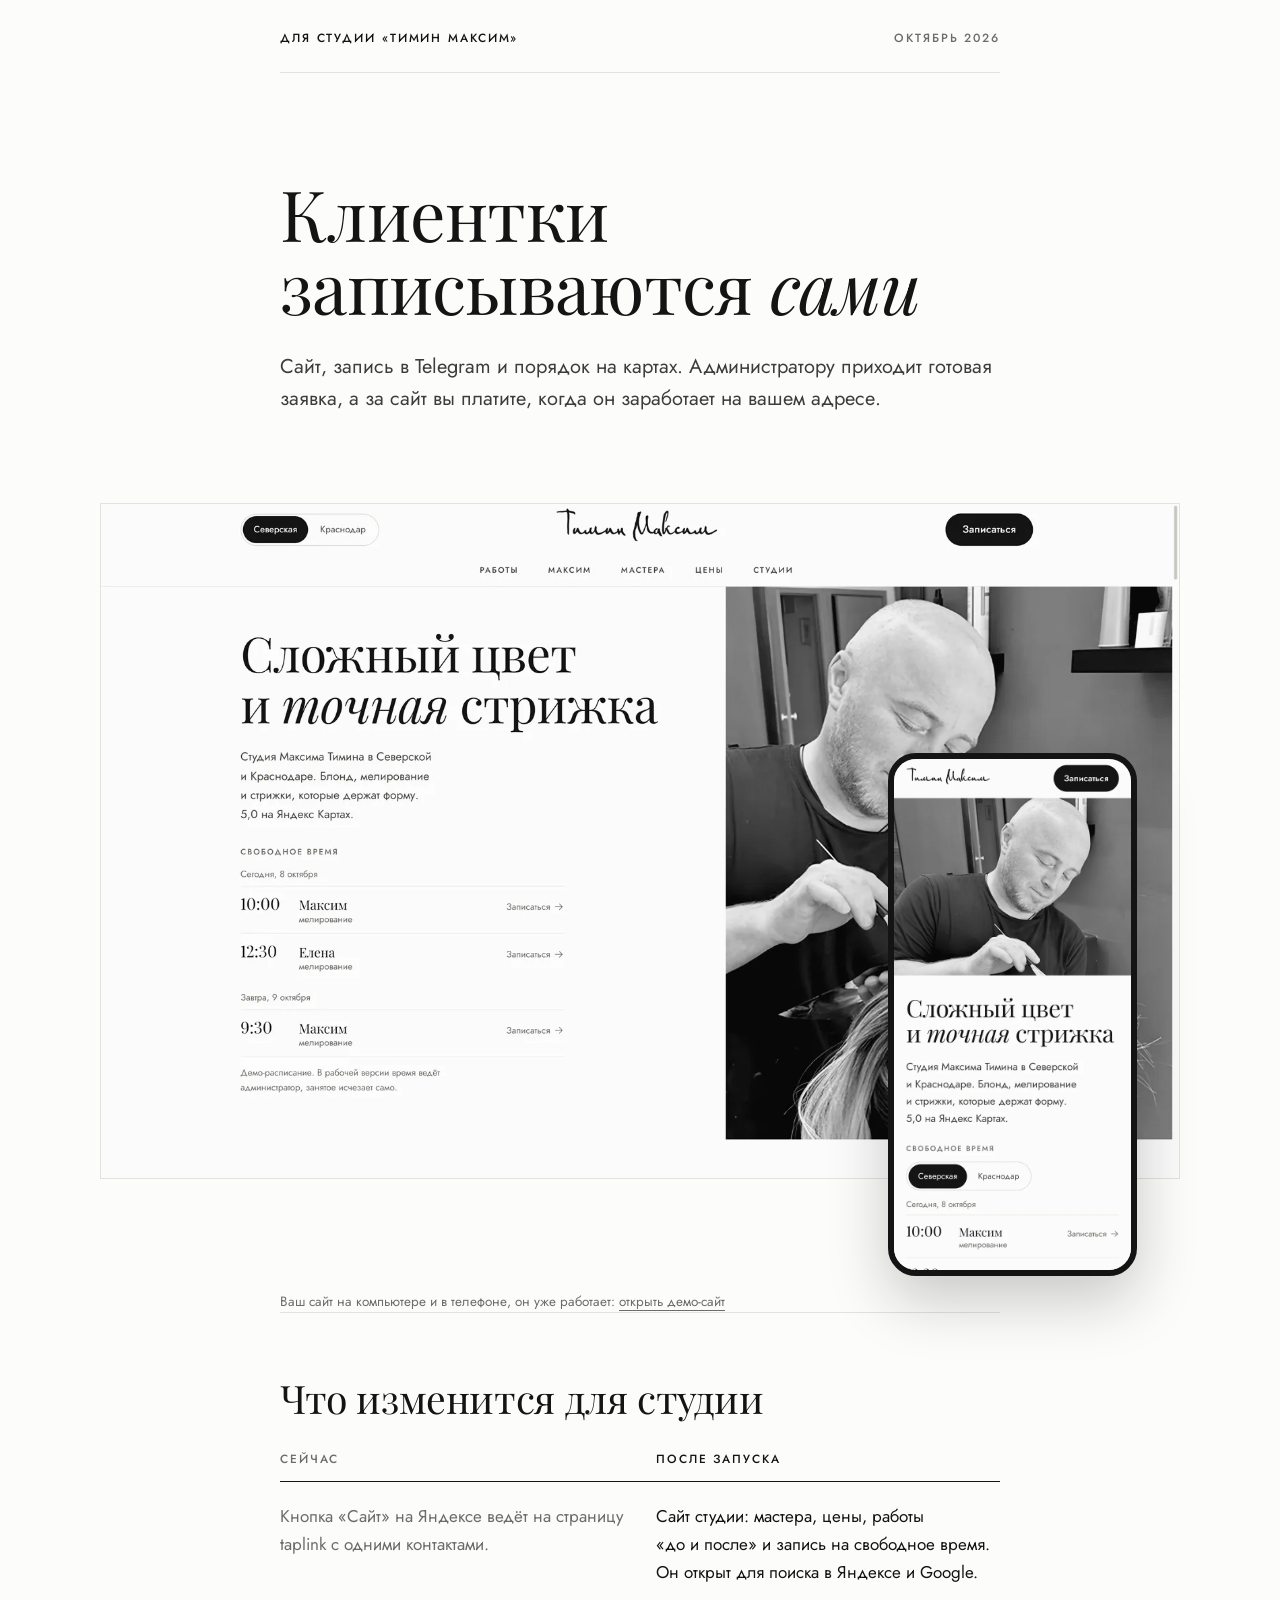
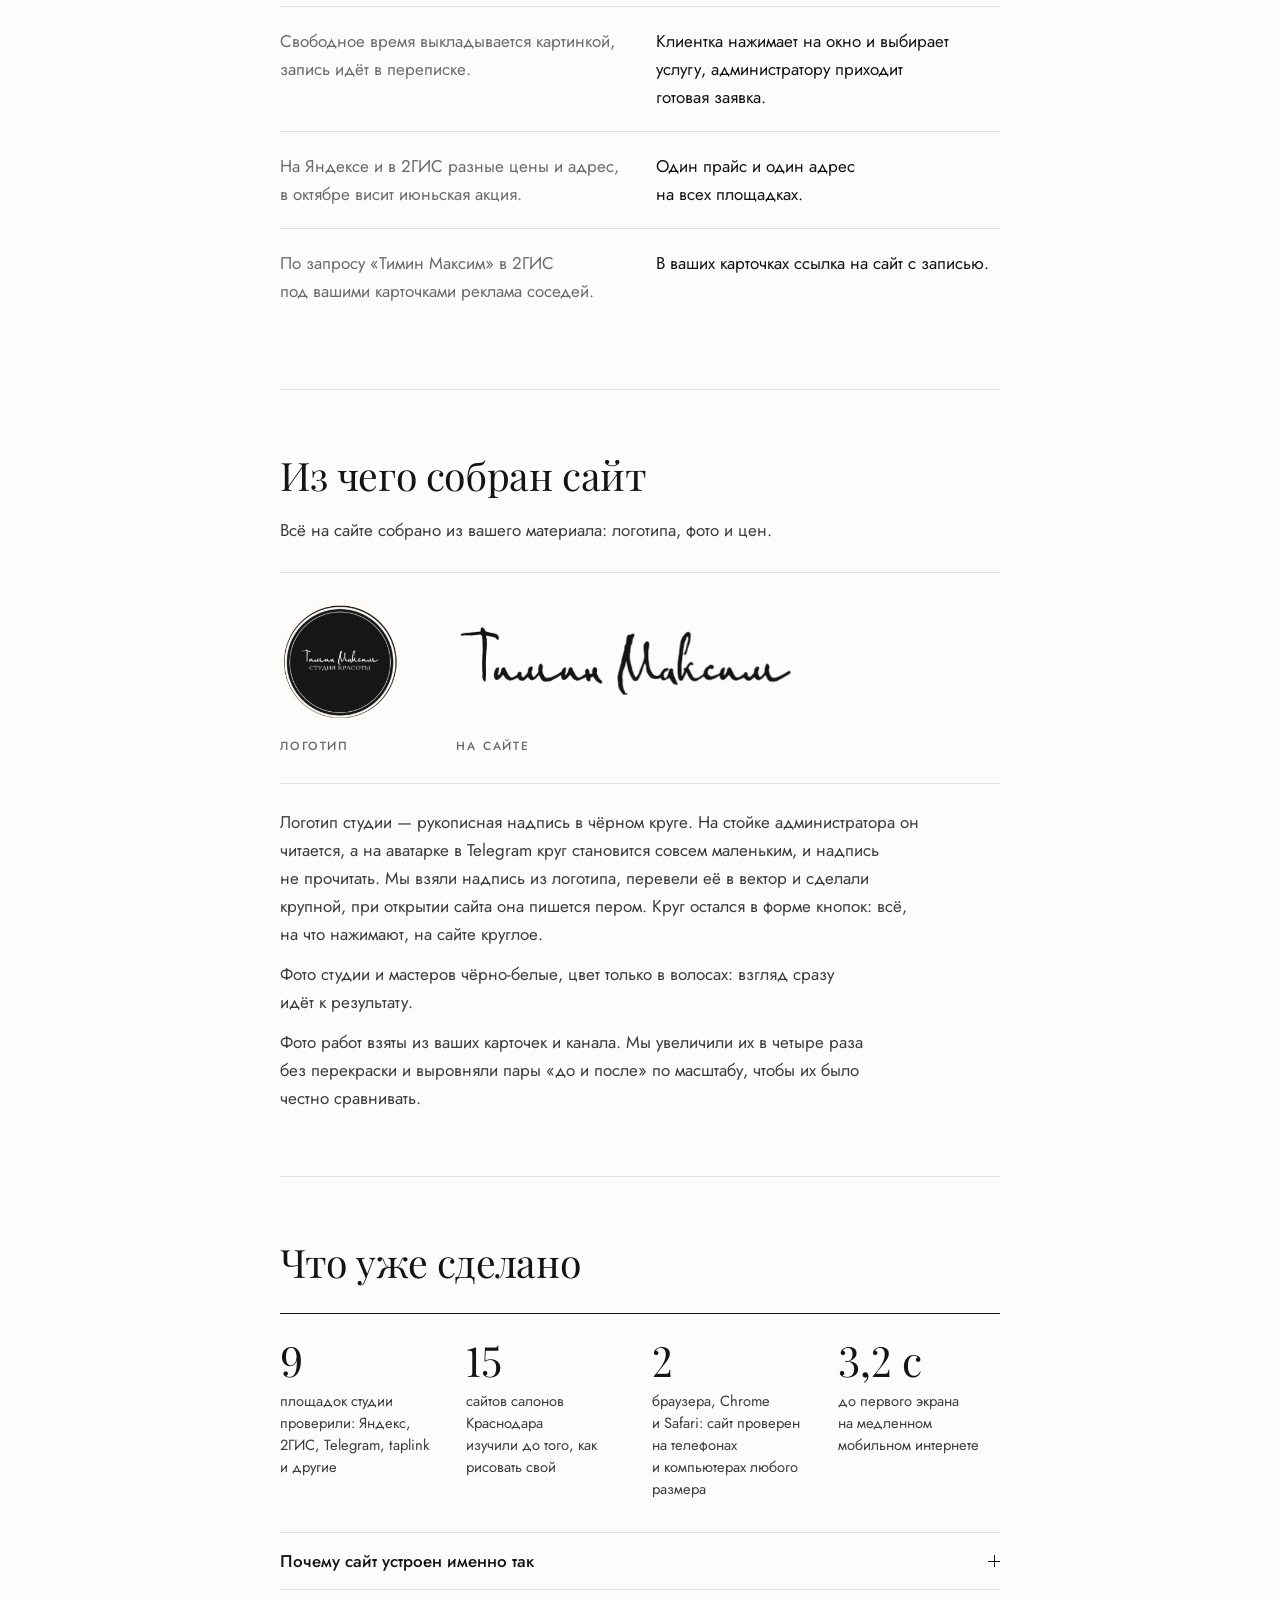
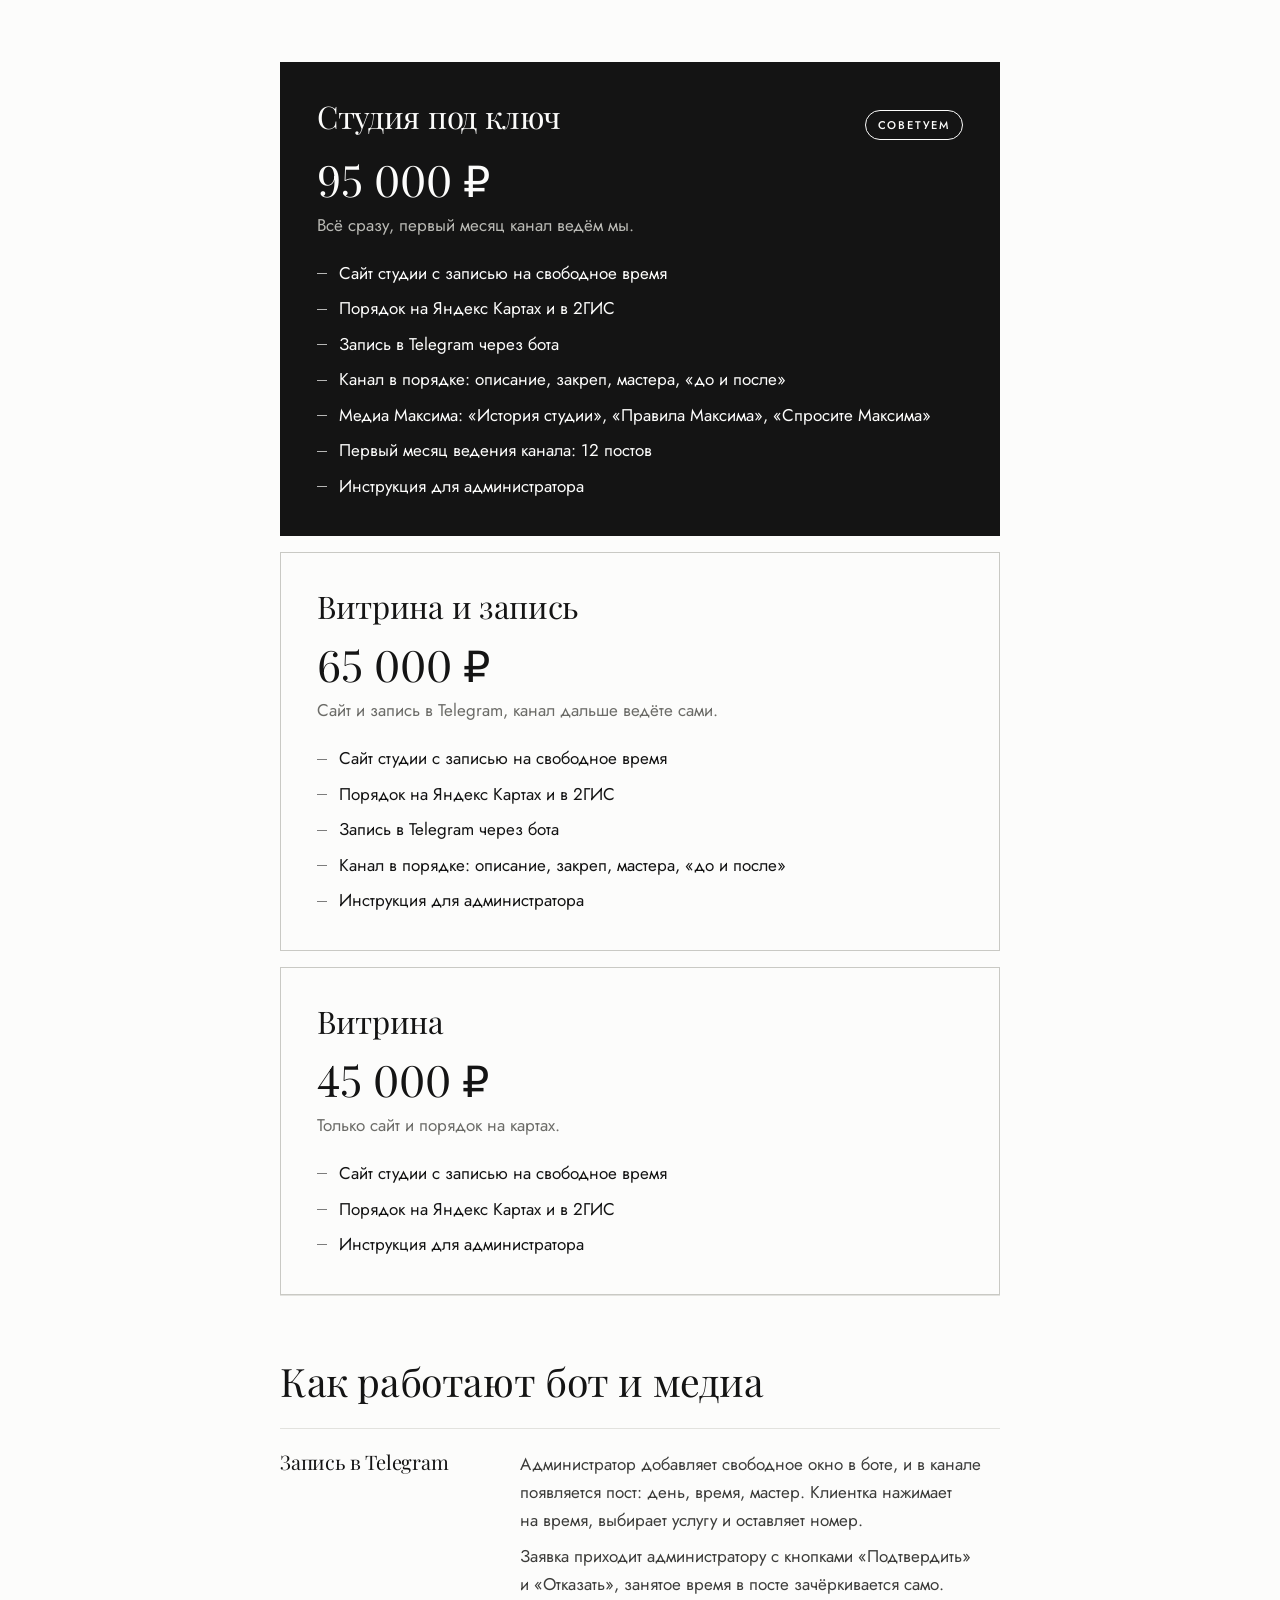
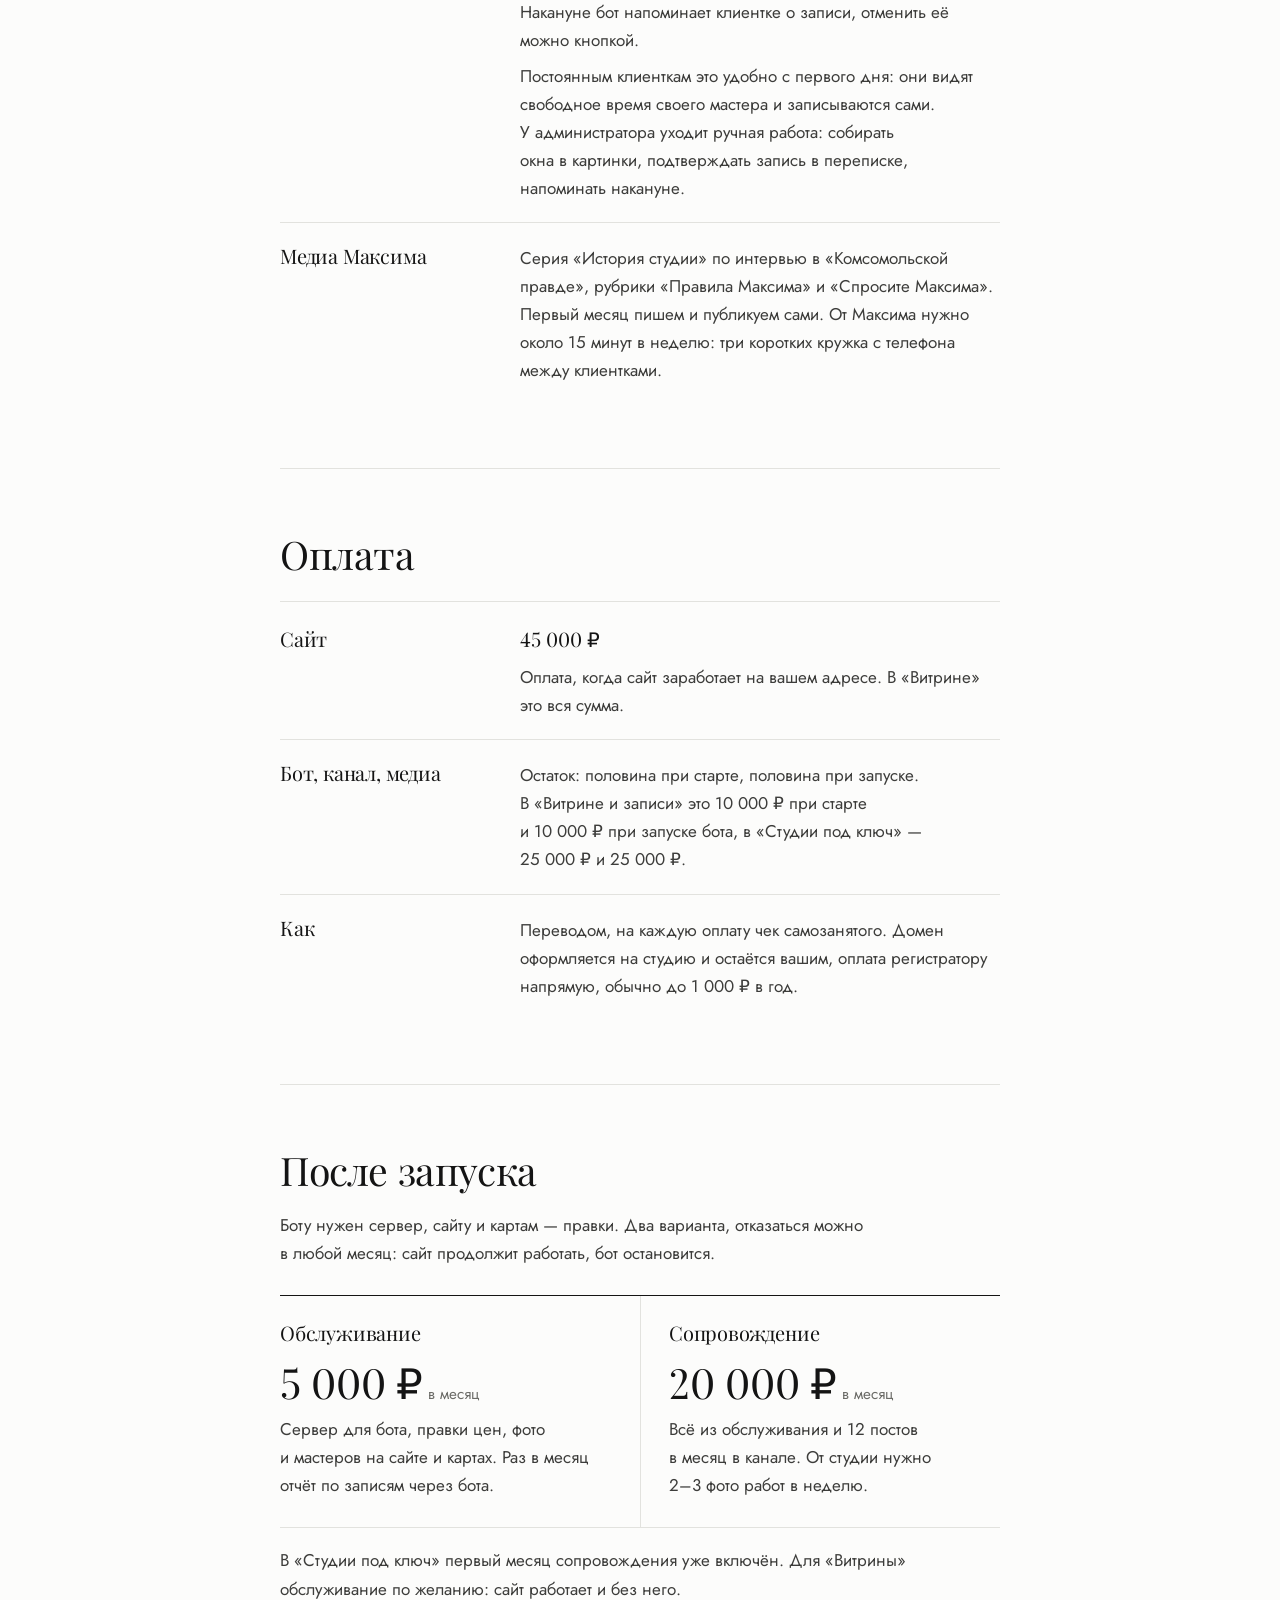
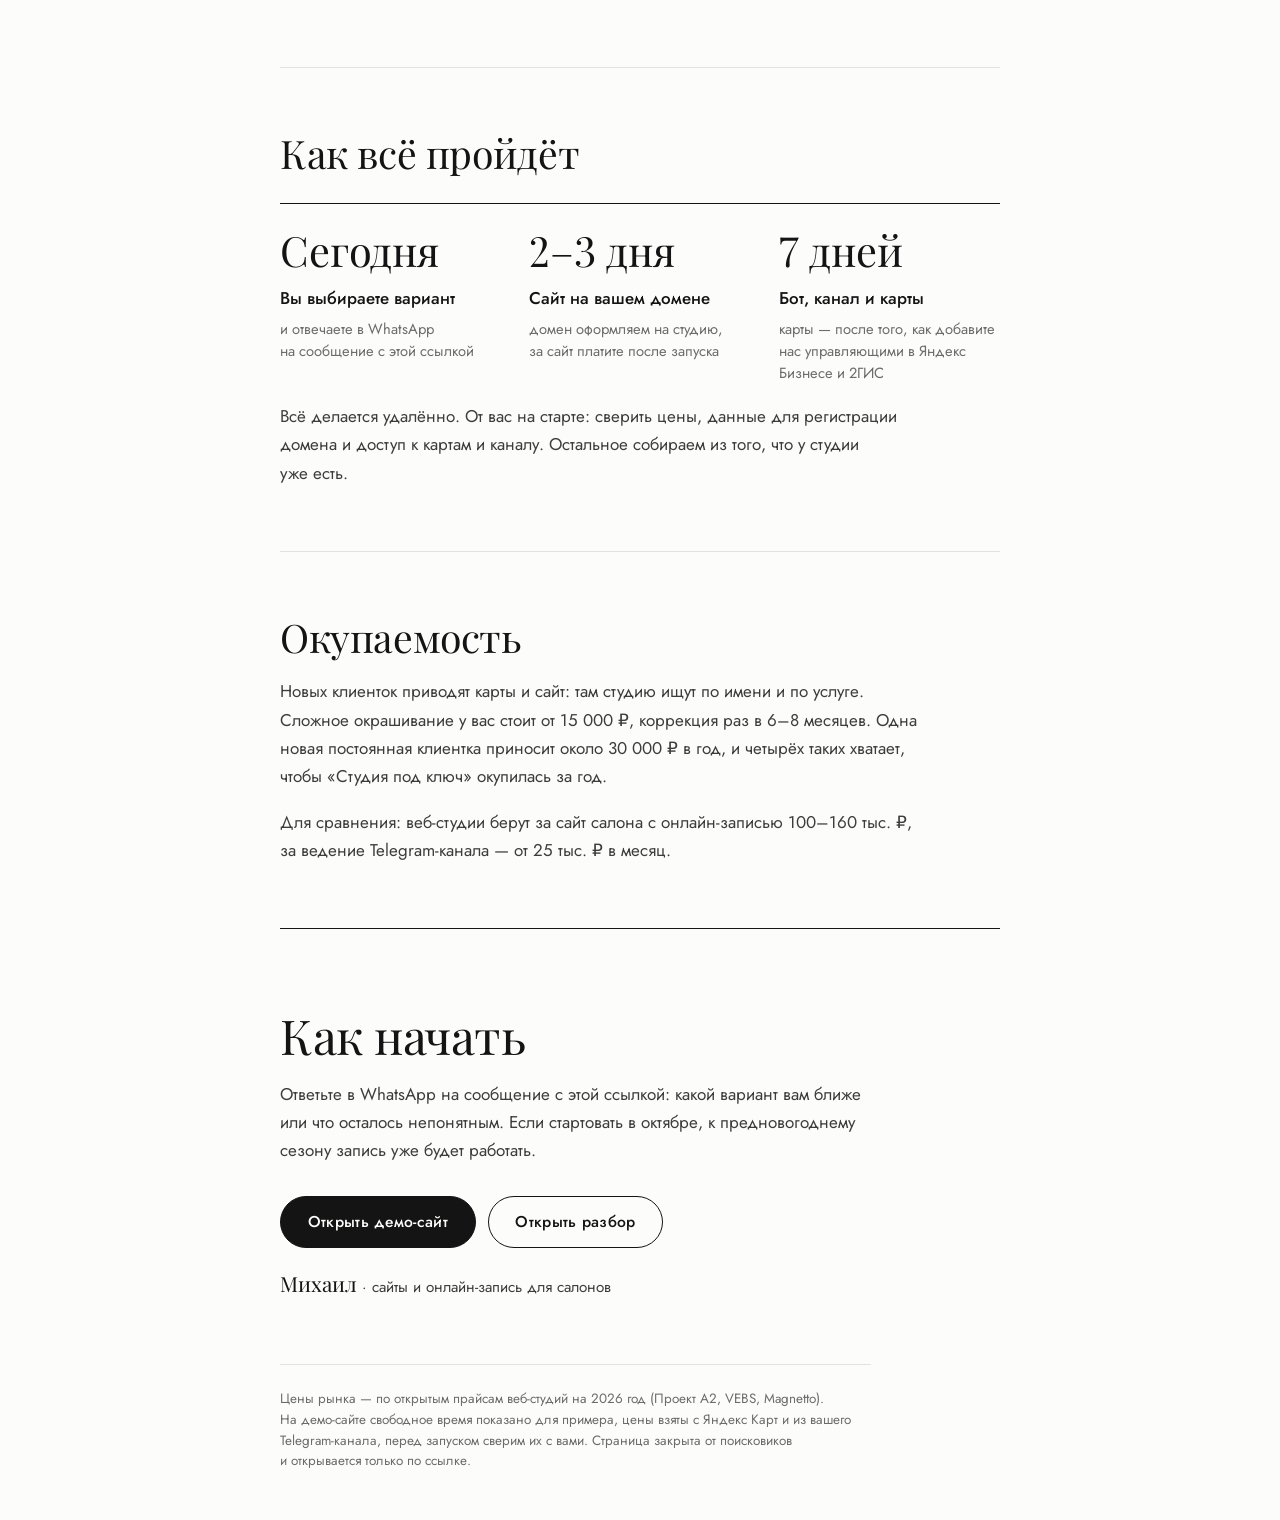
==== commit c55f8e70: "Сайт 2026-10-08 15:36" ====
--- a/kp/index.html
+++ b/kp/index.html
@@ -124,7 +124,7 @@
   <h2>Как работают бот и медиа</h2>
   <div class="rows">
     <div class="row"><h3>Запись в Telegram</h3><div><p>Администратор добавляет свободное окно в боте, и в канале появляется пост: день, время, мастер. Клиентка нажимает на время, выбирает услугу и оставляет номер.</p><p>Заявка приходит администратору с кнопками «Подтвердить» и «Отказать», занятое время в посте зачёркивается само. Накануне бот напоминает клиентке о записи, отменить её можно кнопкой.</p><p>Постоянным клиенткам это удобно с первого дня: они видят свободное время своего мастера и записываются сами. У администратора уходит ручная работа: собирать окна в картинки, подтверждать запись в переписке, напоминать накануне.</p></div></div>
-    <div class="row"><h3>Медиа Максима</h3><div><p>Серия «История студии» по интервью в «Комсомольской правде», рубрики «Правила Максима» и «Спросите Максима». Первый месяц пишем и публикуем сами.</p></div></div>
+    <div class="row"><h3>Медиа Максима</h3><div><p>Серия «История студии» по интервью в «Комсомольской правде», рубрики «Правила Максима» и «Спросите Максима». Первый месяц пишем и публикуем сами. От Максима нужно около 15 минут в неделю: три коротких кружка с телефона между клиентками.</p></div></div>
   </div>
 </section>
 
@@ -154,7 +154,7 @@
     <li><span class="big">2–3 дня</span><span class="what">Сайт на вашем домене</span><span class="cond">домен оформляем на студию, за сайт платите после запуска</span></li>
     <li><span class="big">7 дней</span><span class="what">Бот, канал и карты</span><span class="cond">карты — после того, как добавите нас управляющими в Яндекс Бизнесе и 2ГИС</span></li>
   </ol>
-  <p>Всё делается удалённо.</p>
+  <p>Всё делается удалённо. От вас на старте: сверить цены, данные для регистрации домена и доступ к картам и каналу. Остальное собираем из того, что у студии уже есть.</p>
 </section>
 
 <section class="block">
